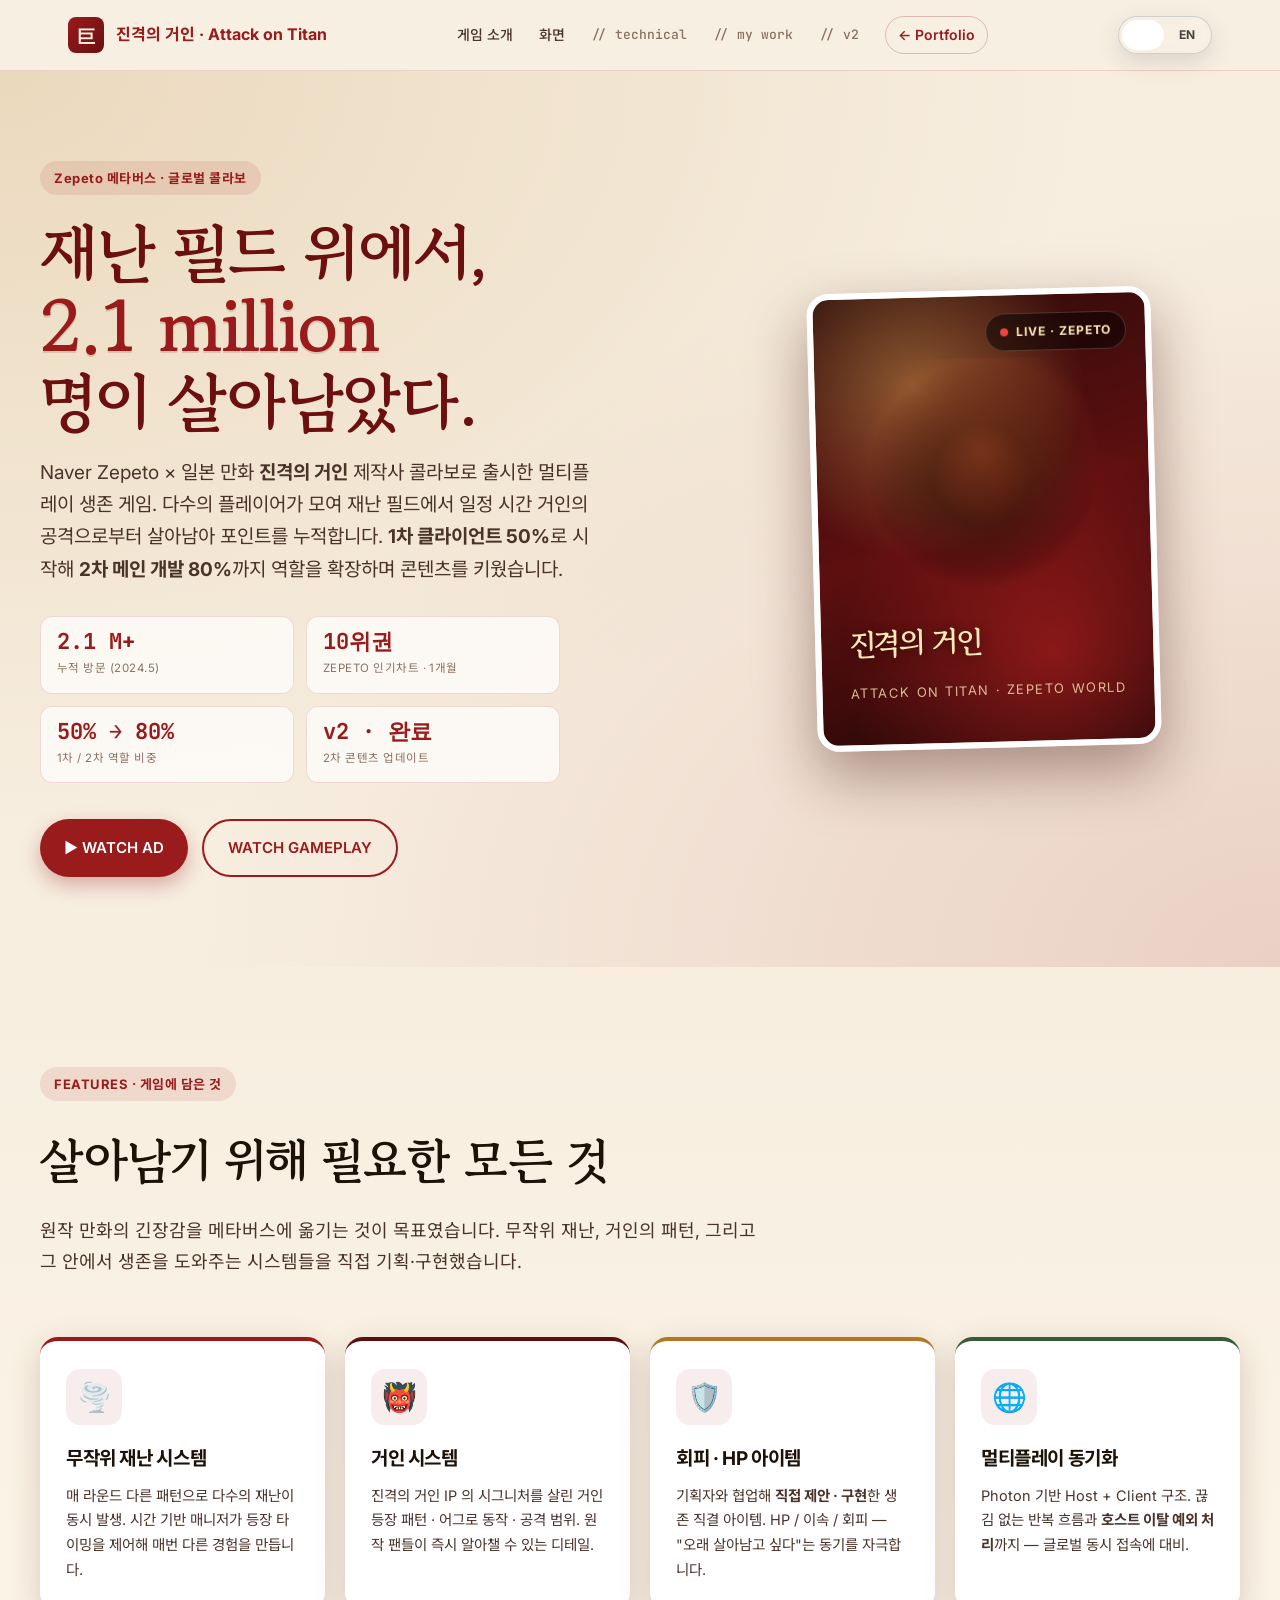
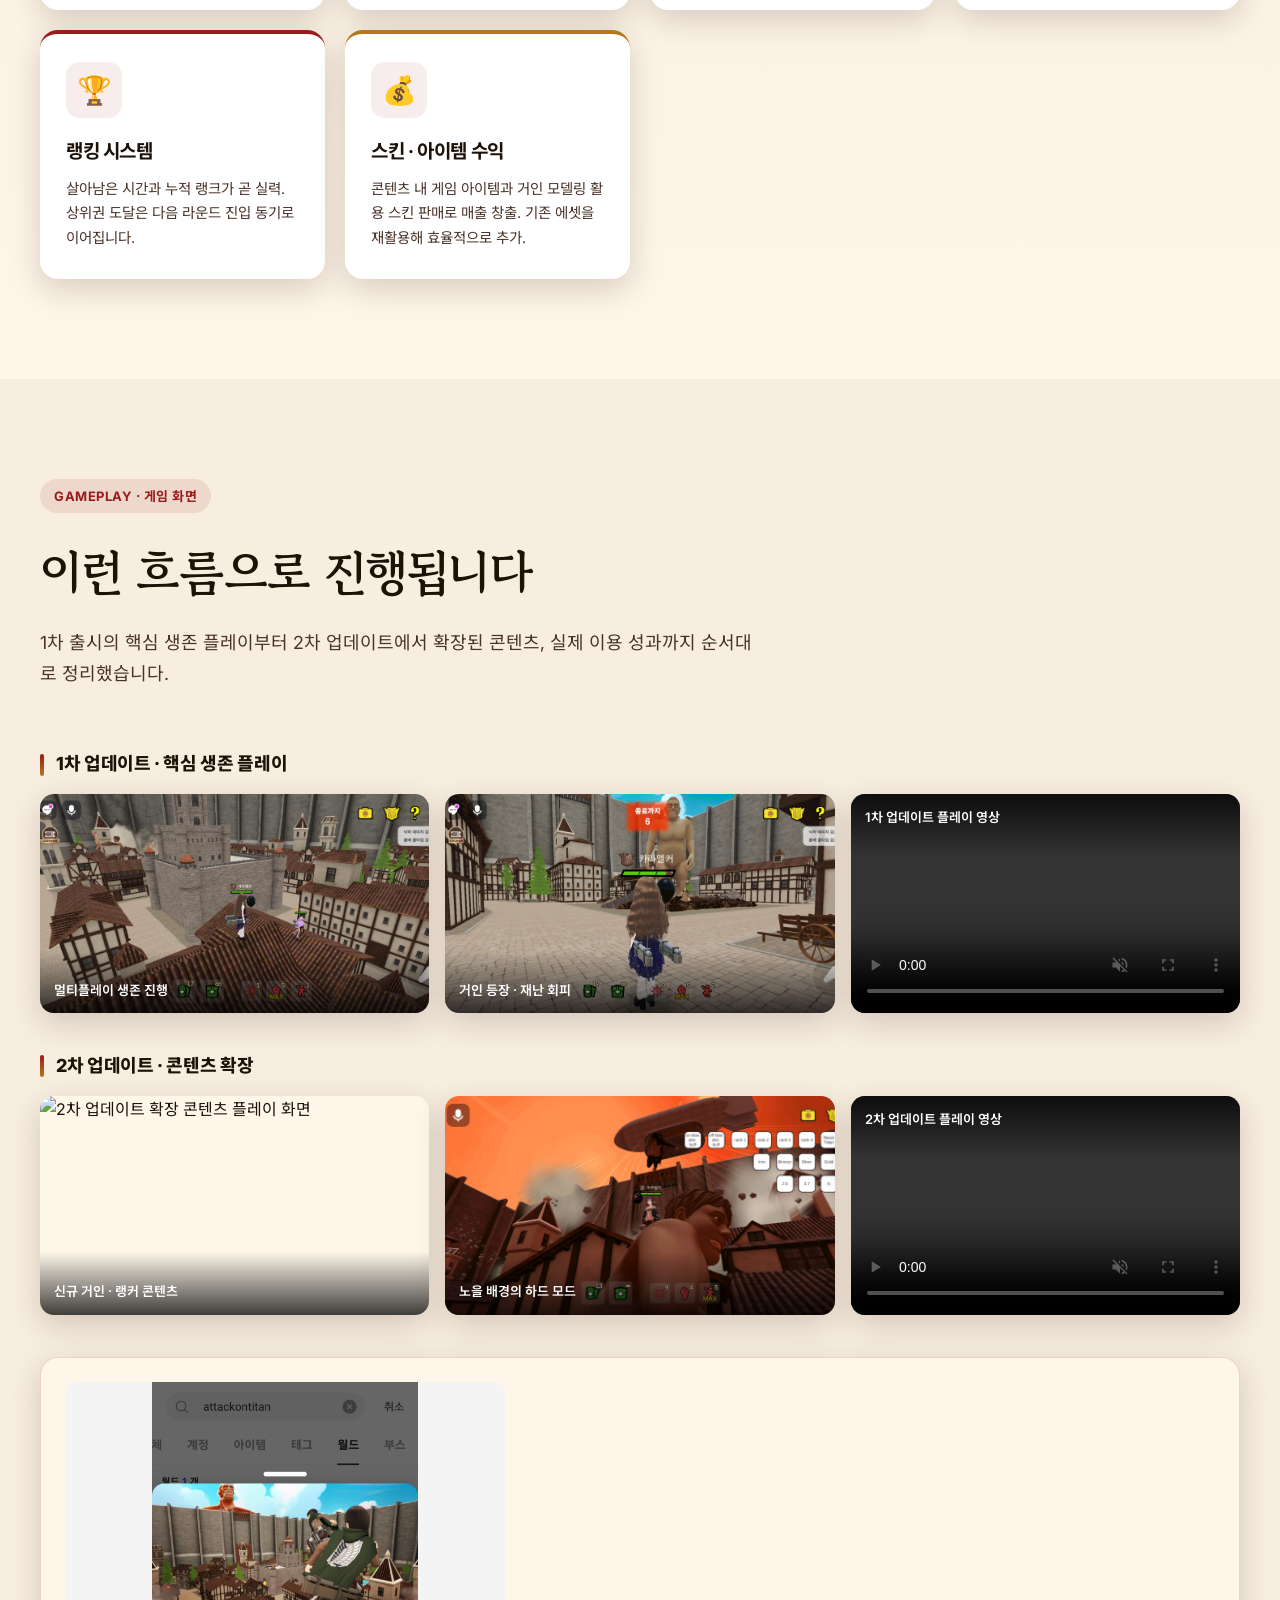
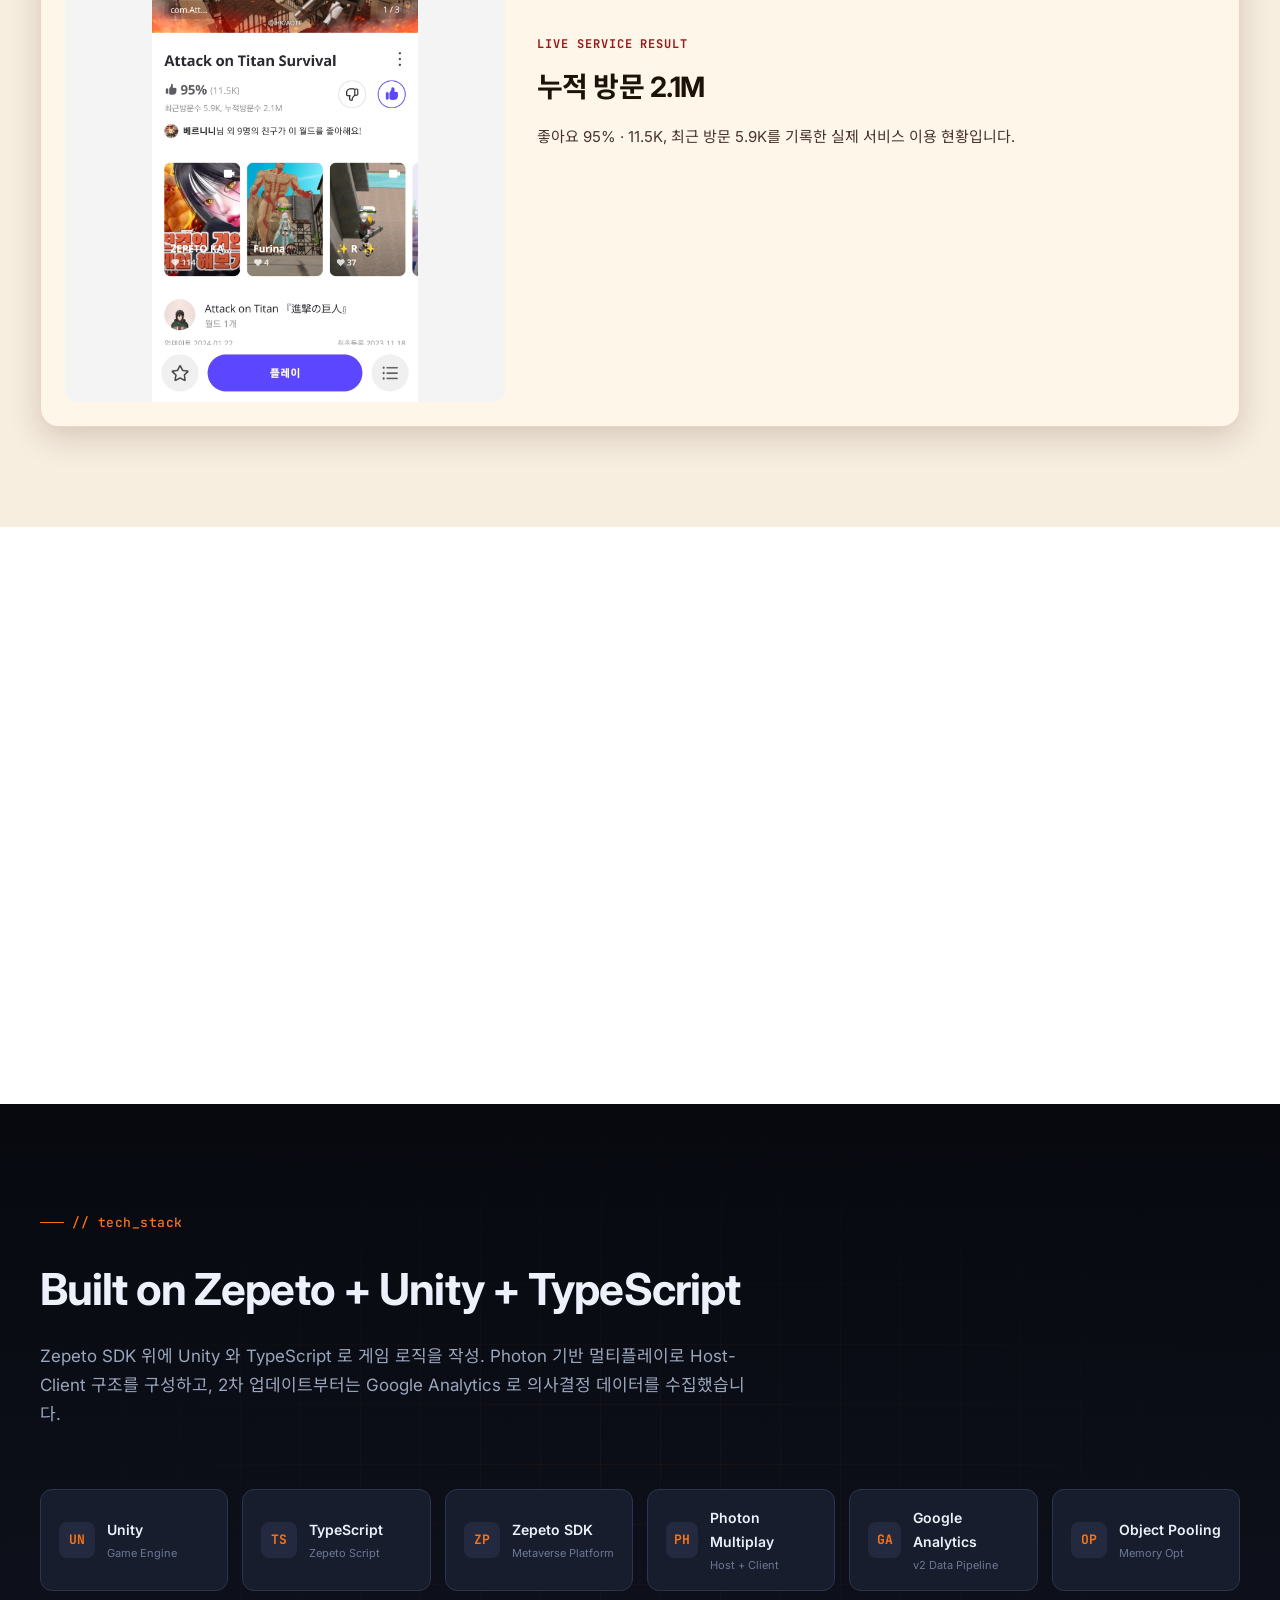
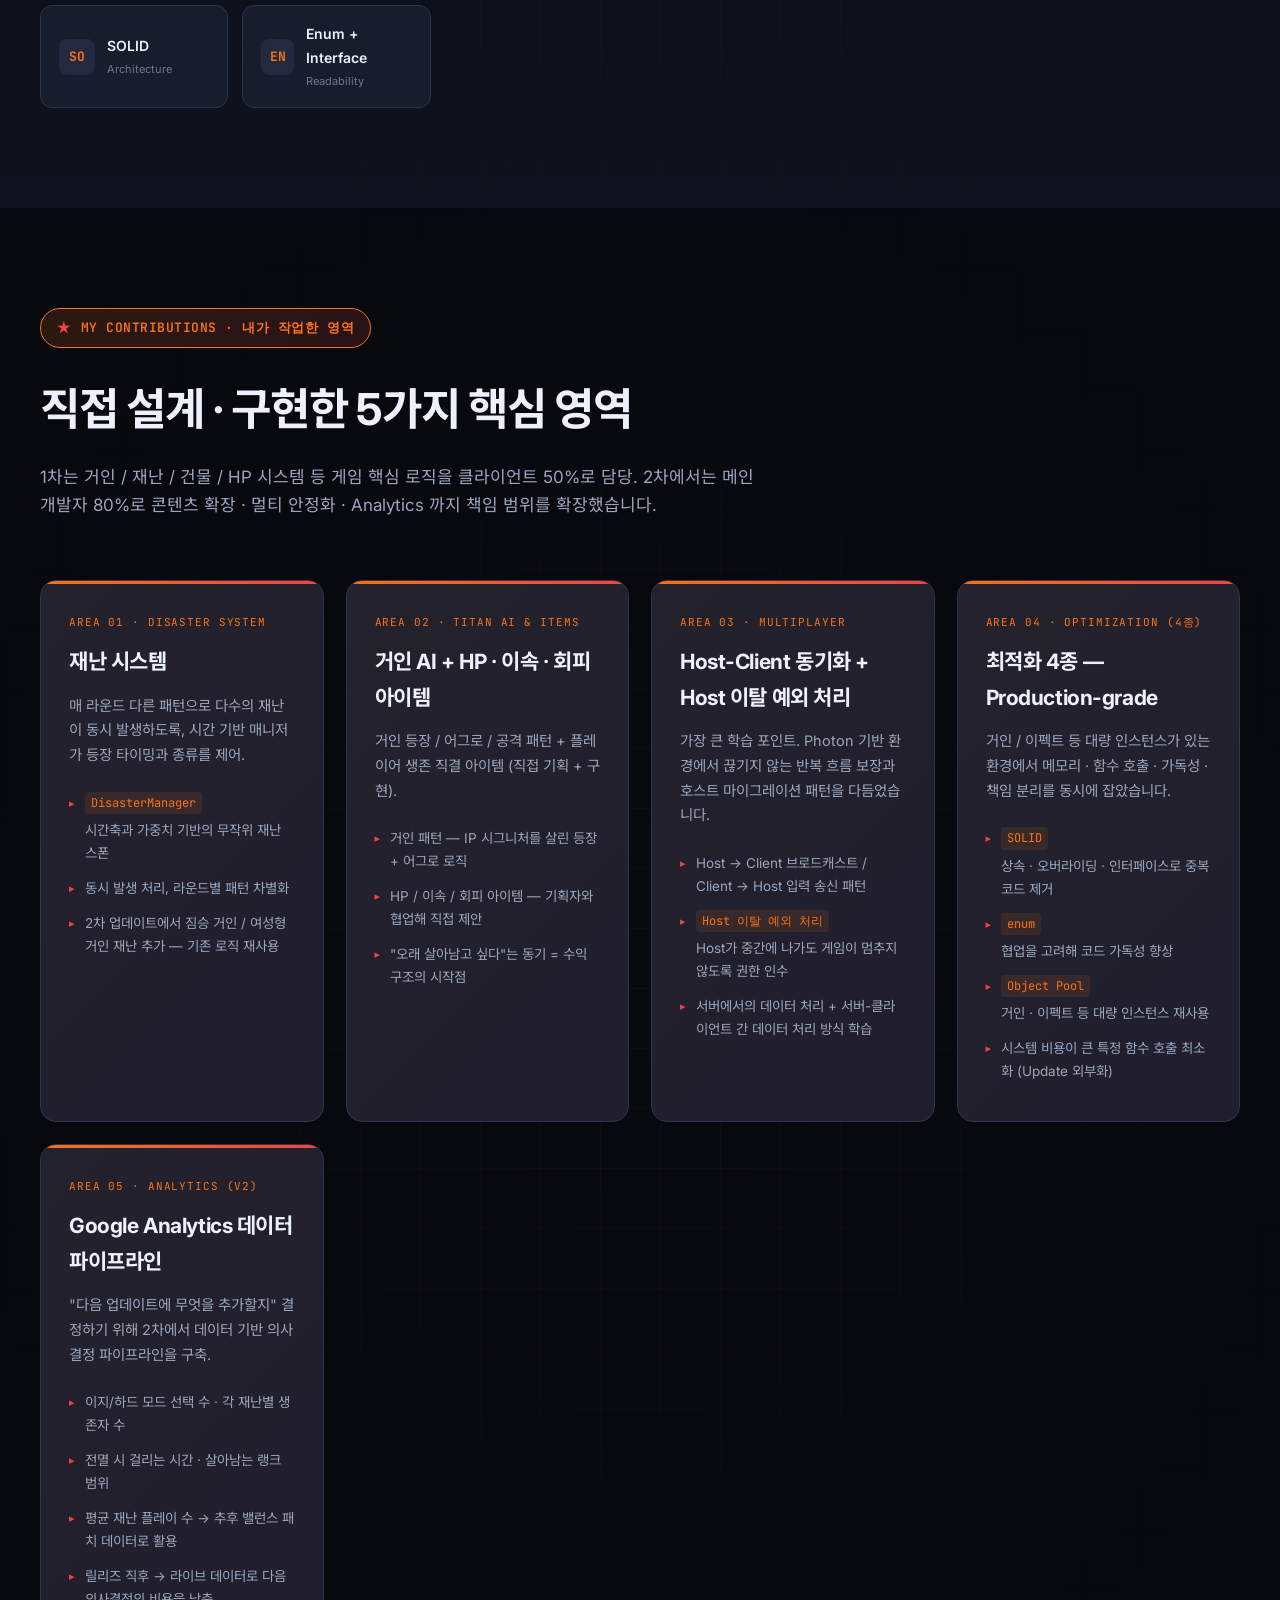
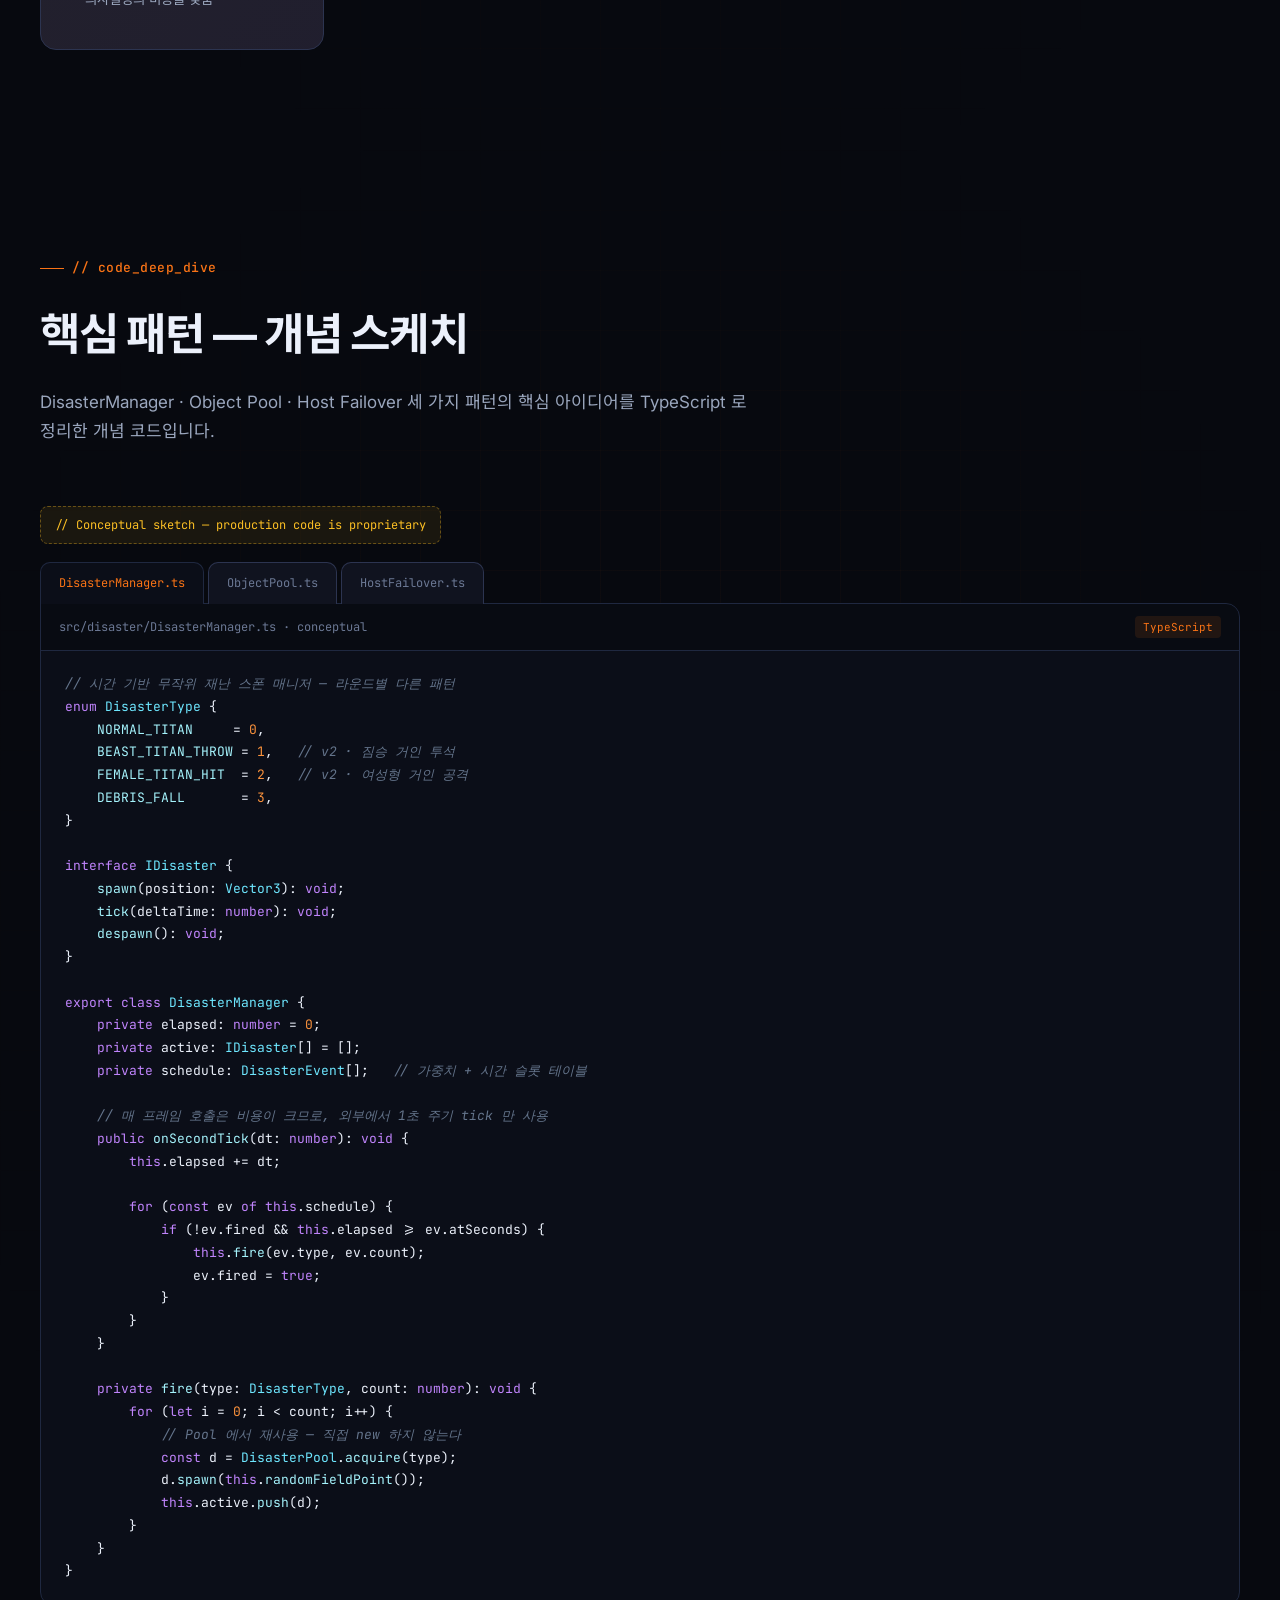
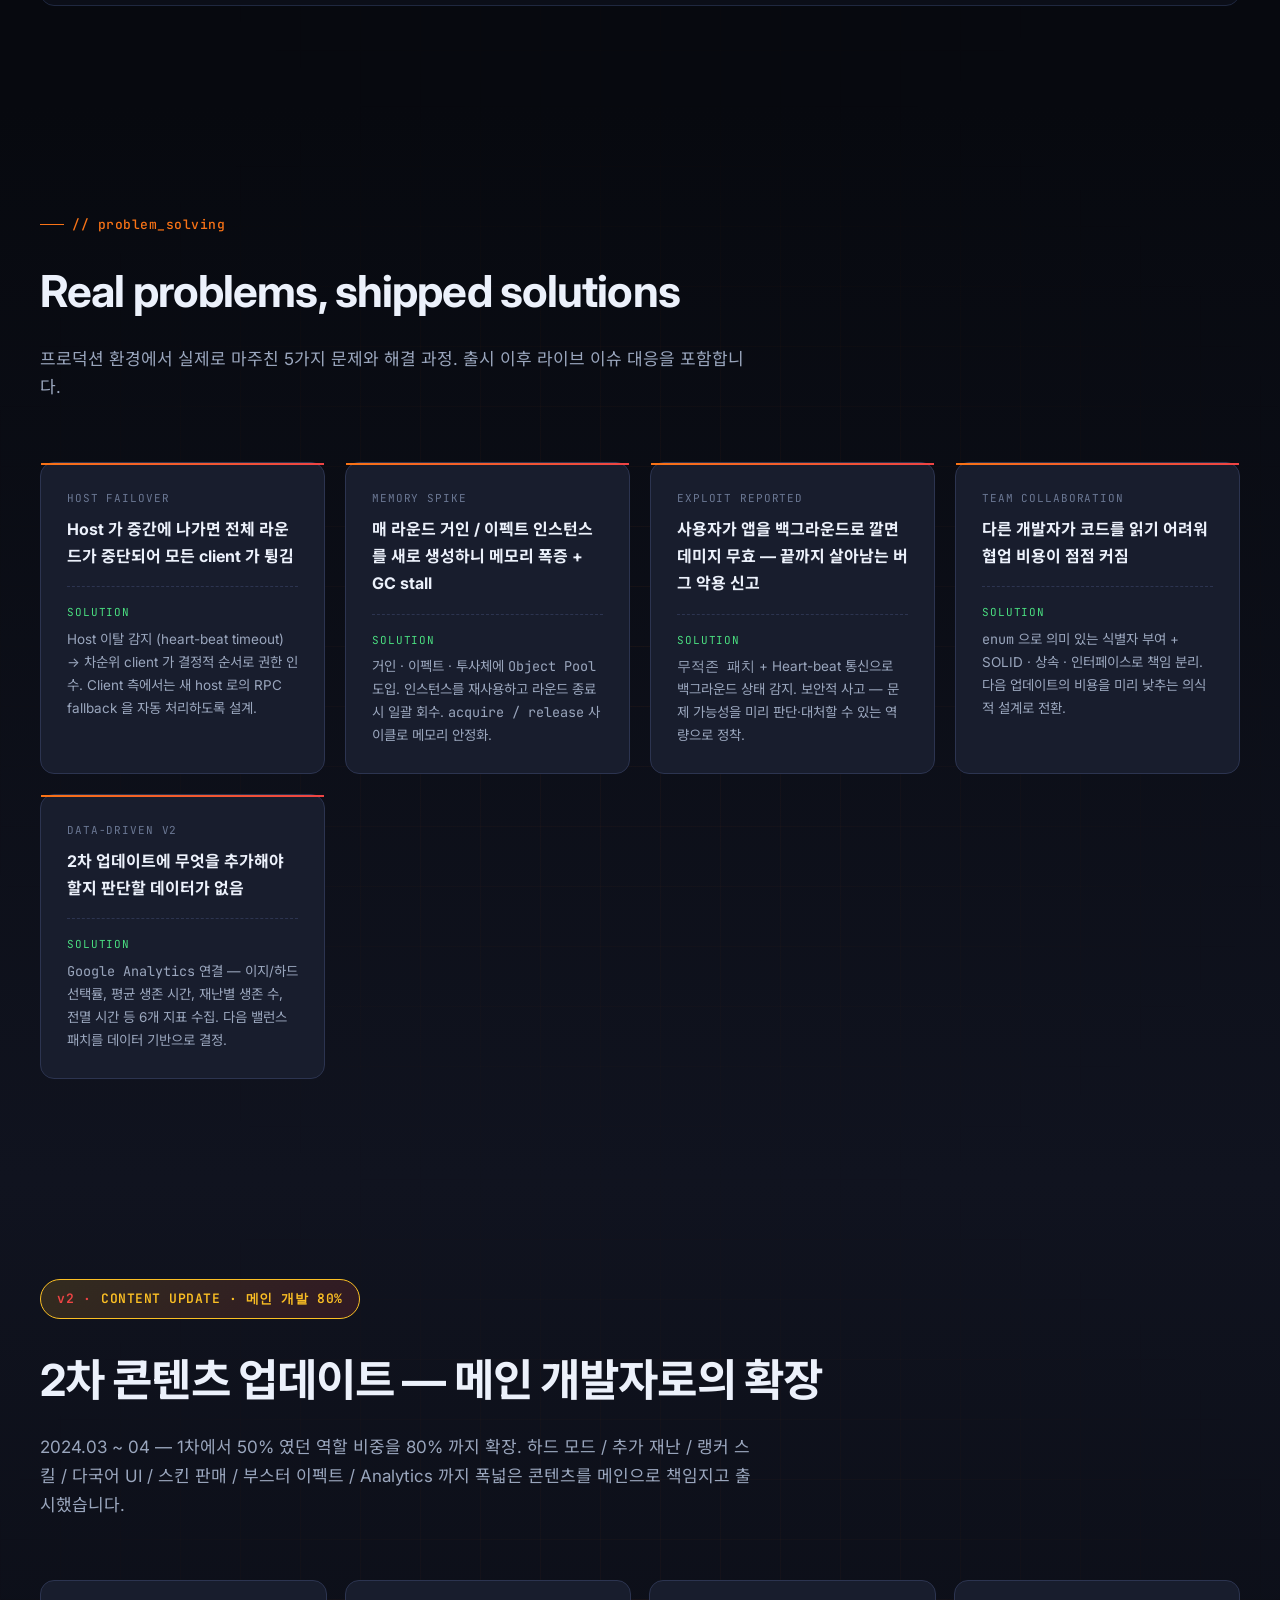
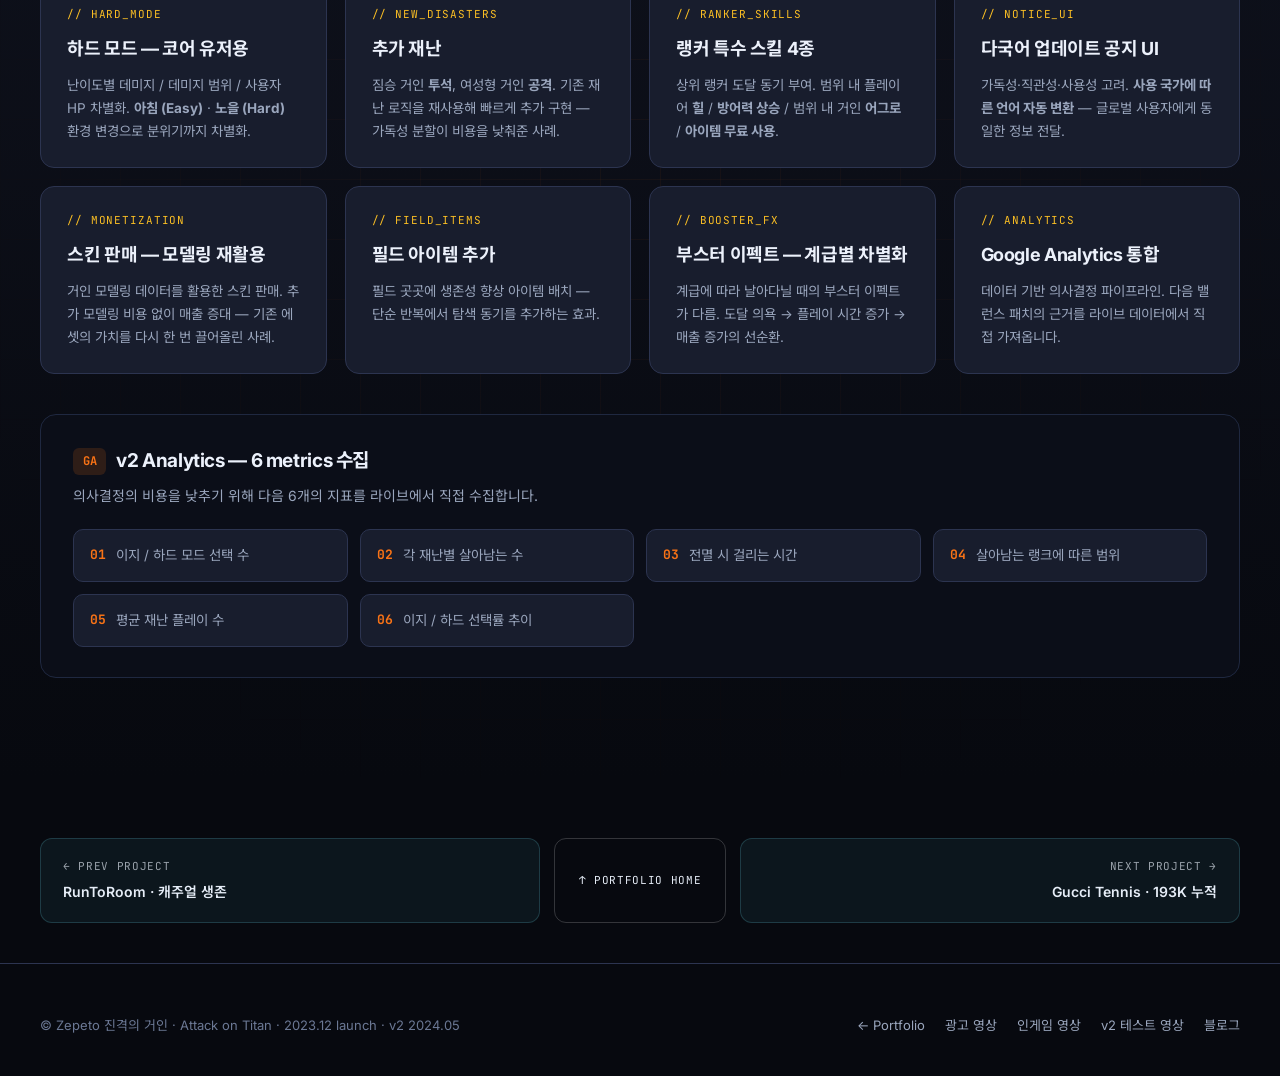
==== attack-on-titan/index.html @ 7024a14c "포트폴리오 프로젝트 페이지 및 미디어 업데이트" ====
<!DOCTYPE html>
<html lang="ko">
<head>
  <meta charset="UTF-8" />
  <meta name="viewport" content="width=device-width, initial-scale=1.0" />
  <title>Zepeto 진격의 거인 · Attack on Titan — Game Showcase &amp; Developer Portfolio</title>
  <meta name="description" content="Naver Zepeto 메타버스 플랫폼 × 진격의 거인 콜라보 멀티 생존 게임. 누적 방문 2.1M, 인기 차트 10위권 1개월. 1차 클라이언트 50% → 2차 메인 80% 개발 포트폴리오." />

  <link rel="preconnect" href="https://fonts.googleapis.com" />
  <link rel="preconnect" href="https://fonts.gstatic.com" crossorigin />
  <link href="https://fonts.googleapis.com/css2?family=Gowun+Batang:wght@400;700&family=Inter:wght@300;400;500;600;700;800&family=JetBrains+Mono:wght@400;500;700&family=Noto+Sans+KR:wght@300;400;500;700;900&display=swap" rel="stylesheet" />

  <style>
    /* ============================================================
       Theme tokens — 두 톤 (warm 게임소개 / dark 기술소개)
       Project accent: 진격의 거인 — 핏빛 크림슨 + 다크는 ember/amber + crimson
       ============================================================ */
    :root {
      /* Warm tone — Game introduction (cream + blood-red) */
      --w-bg: #f7eee0;
      --w-bg-soft: #efe1c8;
      --w-paper: #fdf6e9;
      --w-ink: #1d1208;
      --w-ink-soft: #4a342a;
      --w-ink-muted: #8a7163;
      --w-accent: #991b1b;
      --w-accent-deep: #6b0f0f;
      --w-gold: #b3781f;
      --w-gold-soft: #e6b96a;
      --w-shadow: 0 10px 32px rgba(60, 18, 10, 0.18);

      /* Dark tone — Technical (navy + ember/amber + crimson) */
      --d-bg-0: #07090f;
      --d-bg-1: #10131f;
      --d-bg-2: #181d2d;
      --d-bg-3: #232a3f;
      --d-line: #2c3450;
      --d-text: #ecf1fb;
      --d-text-dim: #9aa6bd;
      --d-text-muted: #6b7894;
      --d-accent: #f97316;       /* ember orange */
      --d-accent-2: #ef4444;     /* crimson */
      --d-accent-3: #fbbf24;     /* amber */
      --d-green: #4ade80;
      --d-amber: #fbbf24;
      --d-crimson: #dc2626;
      --d-code-bg: #0b0e18;
      --d-code-border: #1f2840;
      --d-shadow: 0 12px 40px rgba(0, 0, 0, 0.55);
    }

    * { box-sizing: border-box; }
    html { scroll-behavior: smooth; }
    body {
      margin: 0;
      font-family: "Inter", "Noto Sans KR", system-ui, sans-serif;
      line-height: 1.7;
      -webkit-font-smoothing: antialiased;
    }
    h1, h2, h3, h4 { letter-spacing: -0.02em; font-weight: 700; }
    code, pre { font-family: "JetBrains Mono", ui-monospace, monospace; }

    section { padding: 100px 28px; position: relative; }
    .container { max-width: 1200px; margin: 0 auto; }

    /* ============================================================
       WARM theme
       ============================================================ */
    .warm { background: var(--w-bg); color: var(--w-ink); }
    .warm .section-eyebrow {
      display: inline-block;
      padding: 6px 14px;
      background: rgba(153, 27, 27, 0.10);
      color: var(--w-accent);
      border-radius: 999px;
      font-size: 13px; font-weight: 700;
      margin-bottom: 18px;
      letter-spacing: 0.04em;
    }
    .warm h2.section-title {
      font-family: "Gowun Batang", "Noto Sans KR", serif;
      font-size: clamp(32px, 4vw, 48px);
      margin: 0 0 16px;
      color: var(--w-ink);
    }
    .warm .section-sub {
      font-size: 18px; color: var(--w-ink-soft);
      max-width: 720px;
      margin: 0 0 60px;
    }

    /* ============================================================
       DARK theme
       ============================================================ */
    .dark { background: var(--d-bg-0); color: var(--d-text); }
    .dark .section-eyebrow {
      display: inline-flex; align-items: center; gap: 8px;
      color: var(--d-accent);
      font-family: "JetBrains Mono", monospace;
      font-size: 13px; font-weight: 500;
      margin-bottom: 18px;
      letter-spacing: 0.04em;
    }
    .dark .section-eyebrow::before {
      content: ""; width: 24px; height: 1px; background: var(--d-accent);
    }
    .dark h2.section-title {
      font-size: clamp(28px, 3.5vw, 44px);
      margin: 0 0 16px;
      color: var(--d-text);
    }
    .dark .section-sub {
      font-size: 17px; color: var(--d-text-dim);
      max-width: 720px;
      margin: 0 0 60px;
    }

    /* Dark grid background */
    .dark::before {
      content: ""; position: absolute; inset: 0;
      background-image:
        linear-gradient(rgba(249, 115, 22, 0.05) 1px, transparent 1px),
        linear-gradient(90deg, rgba(249, 115, 22, 0.05) 1px, transparent 1px);
      background-size: 60px 60px;
      mask-image: radial-gradient(ellipse at center, black 0%, transparent 80%);
      pointer-events: none;
      z-index: 0;
    }
    .dark .container { position: relative; z-index: 1; }

    /* ============================================================
       NAV
       ============================================================ */
    header.nav {
      position: sticky; top: 0; z-index: 50;
      background: rgba(247, 238, 224, 0.92);
      backdrop-filter: blur(12px);
      border-bottom: 1px solid rgba(153, 27, 27, 0.14);
    }
    .nav-inner {
      max-width: 1200px; margin: 0 auto;
      padding: 16px 28px;
      display: flex; align-items: center; justify-content: space-between;
    }
    .brand {
      display: flex; align-items: center; gap: 12px;
      font-weight: 700; font-size: 16px;
      color: var(--w-accent); text-decoration: none;
    }
    .brand .logo-mark {
      width: 36px; height: 36px; border-radius: 8px;
      background: linear-gradient(135deg, var(--w-accent), var(--w-accent-deep));
      color: #fff7e8;
      display: flex; align-items: center; justify-content: center;
      font-family: "Gowun Batang", serif; font-weight: 700; font-size: 18px;
      letter-spacing: -0.04em;
    }
    .nav-links { display: flex; gap: 26px; align-items: center; }
    .nav-links a {
      color: var(--w-ink-soft); text-decoration: none;
      font-size: 14px; font-weight: 500;
      transition: color .15s;
    }
    .nav-links a:hover { color: var(--w-accent); }
    .nav-links a.tech { color: var(--w-ink-muted); font-family: "JetBrains Mono", monospace; font-size: 13px; }
    .nav-links a.back {
      color: var(--w-accent);
      font-weight: 600;
      padding: 6px 12px;
      border: 1px solid rgba(153, 27, 27, 0.25);
      border-radius: 999px;
    }
    .nav-links a.back:hover {
      background: var(--w-accent); color: white; border-color: var(--w-accent);
    }

    /* ============================================================
       HERO — warm
       ============================================================ */
    .hero {
      padding: 90px 28px 90px;
      background:
        radial-gradient(ellipse at top left, rgba(179, 120, 31, 0.18), transparent 60%),
        radial-gradient(ellipse at bottom right, rgba(153, 27, 27, 0.14), transparent 60%),
        var(--w-bg);
      overflow: hidden;
    }
    .hero-inner {
      max-width: 1200px; margin: 0 auto;
      display: grid; grid-template-columns: 1.1fr 0.9fr; gap: 60px; align-items: center;
    }
    .hero-eyebrow {
      display: inline-flex; align-items: center; gap: 8px;
      padding: 6px 14px;
      background: rgba(153, 27, 27, 0.10);
      color: var(--w-accent);
      border-radius: 999px;
      font-size: 13px; font-weight: 700;
      margin-bottom: 22px;
      letter-spacing: 0.04em;
    }
    .hero h1 {
      font-family: "Gowun Batang", serif;
      font-size: clamp(36px, 5.8vw, 64px);
      line-height: 1.08;
      margin: 0 0 22px;
      color: var(--w-accent-deep);
    }
    .hero h1 .accent { color: var(--w-gold); }
    .hero h1 .big {
      display: inline-block;
      font-size: 1.15em;
      color: var(--w-accent);
      text-shadow: 0 2px 0 rgba(107, 15, 15, 0.15);
    }
    .hero .lead {
      font-size: 19px; color: var(--w-ink-soft);
      max-width: 560px; margin: 0 0 30px;
    }
    .hero-metrics-inline {
      display: grid;
      grid-template-columns: repeat(2, 1fr);
      gap: 12px;
      max-width: 520px;
      margin: 0 0 36px;
    }
    .h-metric {
      background: rgba(255, 255, 255, 0.7);
      border: 1px solid rgba(153, 27, 27, 0.14);
      border-radius: 12px;
      padding: 14px 16px;
    }
    .h-metric .v {
      font-family: "JetBrains Mono", monospace;
      font-size: 22px; font-weight: 700;
      color: var(--w-accent);
      line-height: 1;
    }
    .h-metric .l {
      font-size: 11.5px;
      color: var(--w-ink-muted);
      margin-top: 6px;
      letter-spacing: 0.04em;
      text-transform: uppercase;
    }
    .hero-cta { display: flex; gap: 14px; flex-wrap: wrap; }
    .btn {
      display: inline-flex; align-items: center; gap: 8px;
      padding: 14px 24px;
      border-radius: 999px;
      font-size: 15px; font-weight: 600;
      text-decoration: none; cursor: pointer;
      transition: transform .15s, box-shadow .2s;
      border: none;
    }
    .btn-primary {
      background: var(--w-accent); color: white;
      box-shadow: 0 8px 20px rgba(153, 27, 27, 0.32);
    }
    .btn-primary:hover { transform: translateY(-2px); box-shadow: 0 12px 28px rgba(153, 27, 27, 0.42); }
    .btn-ghost {
      background: transparent; color: var(--w-accent);
      border: 2px solid var(--w-accent);
    }
    .btn-ghost:hover { background: var(--w-accent); color: white; }

    .hero-visual {
      max-width: 480px; margin: 0 auto;
      position: relative;
    }
    .hero-key {
      position: relative;
      aspect-ratio: 3 / 4;
      border-radius: 22px;
      overflow: hidden;
      box-shadow: 0 24px 60px rgba(60, 18, 10, 0.4);
      border: 6px solid white;
      transform: rotate(-1.5deg);
      background:
        radial-gradient(circle at 30% 20%, rgba(255, 200, 100, 0.4), transparent 40%),
        radial-gradient(circle at 70% 80%, rgba(220, 38, 38, 0.5), transparent 50%),
        linear-gradient(160deg, #2a0a0a, #5d0f0f 50%, #1a0606);
      transition: transform .3s;
      display: flex; align-items: flex-end;
      padding: 28px;
    }
    .hero-key:hover { transform: rotate(0); }
    .hero-key .key-overlay {
      color: #fdf2c8;
      font-family: "Gowun Batang", serif;
    }
    .hero-key .key-overlay .ko {
      font-size: 30px; font-weight: 700;
      letter-spacing: -0.04em;
      margin: 0 0 6px;
      color: #ffe9b8;
      text-shadow: 0 2px 12px rgba(0,0,0,0.6);
    }
    .hero-key .key-overlay .en {
      font-family: "Inter", sans-serif;
      font-size: 13px;
      color: rgba(255, 233, 184, 0.78);
      letter-spacing: 0.12em;
      text-transform: uppercase;
    }
    .hero-key .titan-silhouette {
      position: absolute;
      top: 14%; left: 50%;
      transform: translateX(-50%);
      width: 70%;
      aspect-ratio: 1;
      background:
        radial-gradient(circle at 50% 40%, rgba(255, 110, 50, 0.35), transparent 65%),
        radial-gradient(circle at 50% 50%, rgba(0, 0, 0, 0.6) 30%, transparent 70%);
      filter: blur(0.5px);
    }
    .hero-key .badge {
      position: absolute; top: 18px; right: 18px;
      background: rgba(0, 0, 0, 0.5);
      backdrop-filter: blur(6px);
      padding: 8px 14px; border-radius: 999px;
      display: flex; align-items: center; gap: 8px;
      font-weight: 700; font-size: 12px;
      color: #ffe9b8;
      letter-spacing: 0.08em;
      border: 1px solid rgba(255, 233, 184, 0.2);
    }
    .hero-key .badge .dot {
      width: 8px; height: 8px; border-radius: 50%;
      background: #ef4444;
      animation: pulse 1.6s infinite;
    }
    @keyframes pulse {
      0%, 100% { box-shadow: 0 0 0 3px rgba(239, 68, 68, 0.35); }
      50% { box-shadow: 0 0 0 10px rgba(239, 68, 68, 0); }
    }

    /* ============================================================
       FEATURES — warm
       ============================================================ */
    .features { background: linear-gradient(180deg, var(--w-bg), var(--w-paper)); }
    .feat-grid {
      display: grid;
      grid-template-columns: repeat(auto-fit, minmax(260px, 1fr));
      gap: 20px;
    }
    .feat-card {
      background: white;
      border-radius: 18px;
      padding: 28px 26px;
      box-shadow: var(--w-shadow);
      border-top: 4px solid var(--w-accent);
      transition: transform .2s;
    }
    .feat-card:nth-child(2) { border-top-color: #5d0f0f; }
    .feat-card:nth-child(3) { border-top-color: var(--w-gold); }
    .feat-card:nth-child(4) { border-top-color: #3a5b3a; }
    .feat-card:nth-child(5) { border-top-color: var(--w-accent); }
    .feat-card:nth-child(6) { border-top-color: var(--w-gold); }
    .feat-card:hover { transform: translateY(-4px); }
    .feat-icon {
      width: 56px; height: 56px; border-radius: 14px;
      background: rgba(153, 27, 27, 0.08);
      display: flex; align-items: center; justify-content: center;
      font-size: 28px;
      margin-bottom: 18px;
    }
    .feat-card h3 { margin: 0 0 8px; font-size: 19px; color: var(--w-ink); }
    .feat-card p { margin: 0; color: var(--w-ink-soft); font-size: 14.5px; }

    /* ============================================================
       GALLERY — warm
       ============================================================ */
    .gallery { background: var(--w-bg); }
    .gallery-grid {
      display: grid;
      grid-template-columns: repeat(3, 1fr);
      gap: 16px;
    }
    .gallery-phase + .gallery-phase { margin-top: 38px; }
    .gallery-phase-head {
      display: flex;
      align-items: center;
      gap: 12px;
      margin: 0 0 14px;
      color: var(--w-ink);
      font-size: 18px;
      font-weight: 800;
    }
    .gallery-phase-head::before {
      content: "";
      width: 4px;
      height: 22px;
      border-radius: 999px;
      background: linear-gradient(180deg, #991b1b, #b3781f);
    }
    .shot {
      margin: 0;
      border-radius: 14px;
      overflow: hidden;
      background: var(--w-paper);
      box-shadow: var(--w-shadow);
      position: relative;
      transition: transform .2s;
      aspect-ratio: 16 / 9;
    }
    .shot:hover { transform: translateY(-4px); }
    .shot img,
    .shot video {
      display: block;
      width: 100%;
      height: 100%;
      object-fit: cover;
    }
    .usage-result {
      display: grid;
      grid-template-columns: minmax(260px, 440px) 1fr;
      align-items: center;
      gap: 32px;
      margin-top: 42px;
      padding: 24px;
      border: 1px solid rgba(153, 27, 27, 0.16);
      border-radius: 18px;
      background: var(--w-paper);
      box-shadow: var(--w-shadow);
    }
    .usage-result img {
      display: block;
      width: 100%;
      max-height: 620px;
      object-fit: contain;
      border-radius: 12px;
      background: #f4f4f5;
    }
    .usage-result .result-label {
      margin-bottom: 10px;
      color: #991b1b;
      font-family: "JetBrains Mono", monospace;
      font-size: 12px;
      font-weight: 700;
      letter-spacing: .08em;
    }
    .usage-result h3 { margin: 0 0 12px; color: var(--w-ink); font-size: 28px; }
    .usage-result p { margin: 0; color: var(--w-ink-soft); font-size: 15px; }
    .placeholder {
      width: 100%; height: 100%;
      background:
        repeating-linear-gradient(45deg, rgba(153, 27, 27, 0.06) 0 10px, transparent 10px 20px),
        linear-gradient(135deg, #2a0a0a 0%, #5d0f0f 60%, #b3781f 100%);
      display: flex; align-items: center; justify-content: center;
      color: rgba(255, 233, 184, 0.55);
      font-family: "JetBrains Mono", monospace;
      font-size: 12px;
      letter-spacing: 0.06em;
      text-transform: uppercase;
    }
    .shot:nth-child(2) .placeholder { background:
        repeating-linear-gradient(45deg, rgba(0,0,0,0.06) 0 10px, transparent 10px 20px),
        linear-gradient(135deg, #5d0f0f 0%, #991b1b 50%, #b3781f 100%); }
    .shot:nth-child(3) .placeholder { background:
        repeating-linear-gradient(45deg, rgba(0,0,0,0.08) 0 10px, transparent 10px 20px),
        linear-gradient(160deg, #0a0606 0%, #2a0a0a 50%, #6b0f0f 100%); }
    .shot:nth-child(4) .placeholder { background:
        linear-gradient(135deg, #2a1a0a 0%, #5d2a0f 50%, #b3781f 100%); }
    .shot:nth-child(5) .placeholder { background:
        linear-gradient(160deg, #2a0a14 0%, #6b0f1f 40%, #ef4444 100%); }
    .shot:nth-child(6) .placeholder { background:
        radial-gradient(circle at 30% 30%, rgba(251, 191, 36, 0.4), transparent 50%),
        linear-gradient(135deg, #0a0a14 0%, #2a1a40 70%, #5d0f0f 100%); }
    .shot figcaption {
      position: absolute;
      bottom: 0; left: 0; right: 0;
      padding: 28px 14px 12px;
      background: linear-gradient(0deg, rgba(0, 0, 0, 0.75), transparent);
      color: white;
      font-size: 13px;
      font-weight: 600;
    }
    .shot.video-shot figcaption {
      top: 0;
      bottom: auto;
      padding: 12px 14px 28px;
      background: linear-gradient(180deg, rgba(0, 0, 0, 0.75), transparent);
      pointer-events: none;
    }

    /* ============================================================
       DIVIDER
       ============================================================ */
    .divider {
      background: linear-gradient(180deg, var(--w-paper) 0%, var(--d-bg-0) 100%);
      padding: 80px 28px;
      text-align: center;
      position: relative;
    }
    .divider .badge {
      display: inline-flex; align-items: center; gap: 12px;
      padding: 12px 24px;
      background: var(--d-bg-1);
      border: 1px solid var(--d-line);
      border-radius: 999px;
      color: var(--d-accent);
      font-family: "JetBrains Mono", monospace;
      font-size: 13px;
      font-weight: 500;
      letter-spacing: 0.05em;
      margin-bottom: 24px;
      box-shadow: 0 10px 30px rgba(0, 0, 0, 0.3);
    }
    .divider .badge::before {
      content: "▼"; color: var(--d-accent-2);
    }
    .divider h2 {
      font-size: clamp(32px, 4.5vw, 52px);
      margin: 0 0 12px;
      color: var(--d-text);
    }
    .divider h2 .gradient {
      background: linear-gradient(135deg, var(--d-accent), var(--d-accent-2));
      -webkit-background-clip: text;
      background-clip: text;
      -webkit-text-fill-color: transparent;
    }
    .divider p {
      color: var(--d-text-dim);
      font-size: 16px;
      max-width: 620px;
      margin: 0 auto;
    }

    /* ============================================================
       METRICS — dark
       ============================================================ */
    .metrics-bar {
      background: var(--d-bg-0);
      padding: 60px 28px 30px;
    }
    .hero-metrics {
      max-width: 1200px; margin: 0 auto;
      display: grid;
      grid-template-columns: repeat(6, 1fr);
      gap: 14px;
    }
    .metric {
      background: var(--d-bg-1);
      border: 1px solid var(--d-line);
      border-radius: 12px;
      padding: 22px 20px;
    }
    .metric .val {
      font-family: "JetBrains Mono", monospace;
      font-size: 24px; font-weight: 700;
      color: var(--d-accent);
      line-height: 1;
    }
    .metric.hero-val .val { color: var(--d-accent-2); font-size: 28px; }
    .metric .label {
      font-size: 11px;
      color: var(--d-text-muted);
      margin-top: 8px;
      text-transform: uppercase;
      letter-spacing: 0.06em;
    }

    /* ============================================================
       STACK — dark
       ============================================================ */
    .stack { background: linear-gradient(180deg, var(--d-bg-0), var(--d-bg-1)); }
    .stack-grid {
      display: grid;
      grid-template-columns: repeat(auto-fit, minmax(180px, 1fr));
      gap: 14px;
    }
    .stack-badge {
      display: flex; align-items: center; gap: 12px;
      padding: 16px 18px;
      background: var(--d-bg-2);
      border: 1px solid var(--d-line);
      border-radius: 12px;
      transition: border-color .15s, transform .15s;
    }
    .stack-badge:hover { border-color: var(--d-accent); transform: translateY(-2px); }
    .stack-badge .icon {
      width: 36px; height: 36px; border-radius: 8px;
      background: var(--d-bg-3);
      display: flex; align-items: center; justify-content: center;
      font-family: "JetBrains Mono", monospace;
      font-weight: 700; color: var(--d-accent);
      font-size: 13px;
    }
    .stack-badge .name { font-weight: 600; font-size: 14px; color: var(--d-text); }
    .stack-badge .role { font-size: 11px; color: var(--d-text-muted); margin-top: 2px; }

    /* ============================================================
       ARCHITECTURE / MY_WORK — dark (mine-style cards)
       ============================================================ */
    .arch { background: var(--d-bg-0); }
    .mine-banner {
      display: inline-flex; align-items: center; gap: 10px;
      padding: 8px 16px;
      background: linear-gradient(135deg, rgba(249, 115, 22, 0.15), rgba(239, 68, 68, 0.15));
      border: 1px solid var(--d-accent);
      border-radius: 999px;
      color: var(--d-accent);
      font-family: "JetBrains Mono", monospace;
      font-size: 13px; font-weight: 600;
      margin-bottom: 24px;
      letter-spacing: 0.04em;
    }
    .mine-banner::before { content: "★"; color: var(--d-accent-2); }
    .mine-grid {
      display: grid;
      grid-template-columns: repeat(auto-fit, minmax(280px, 1fr));
      gap: 22px;
    }
    .mine-card {
      background:
        linear-gradient(135deg, rgba(249, 115, 22, 0.05), rgba(239, 68, 68, 0.04)),
        var(--d-bg-2);
      border: 1px solid var(--d-line);
      border-radius: 16px;
      padding: 32px 28px;
      position: relative;
      overflow: hidden;
      transition: transform .2s, border-color .2s;
    }
    .mine-card:hover { transform: translateY(-6px); border-color: var(--d-accent); }
    .mine-card::before {
      content: "";
      position: absolute;
      top: 0; left: 0; right: 0;
      height: 3px;
      background: linear-gradient(90deg, var(--d-accent), var(--d-accent-2));
    }
    .mine-card .area-tag {
      font-family: "JetBrains Mono", monospace;
      font-size: 11px;
      color: var(--d-accent);
      letter-spacing: 0.08em;
      text-transform: uppercase;
      margin-bottom: 12px;
    }
    .mine-card h3 { margin: 0 0 14px; font-size: 21px; color: var(--d-text); }
    .mine-card .desc { margin: 0 0 18px; color: var(--d-text-dim); font-size: 14.5px; }
    .mine-card ul { list-style: none; padding: 0; margin: 0; }
    .mine-card ul li {
      padding: 6px 0;
      color: var(--d-text-dim);
      font-size: 13.5px;
      display: flex; gap: 10px; align-items: flex-start;
    }
    .mine-card ul li::before {
      content: "▸";
      color: var(--d-accent-2);
      flex-shrink: 0; margin-top: 2px;
      font-size: 11px;
    }
    .mine-card ul li code {
      color: var(--d-accent);
      background: rgba(249, 115, 22, 0.10);
      padding: 1px 6px;
      border-radius: 4px;
      font-size: 12px;
    }
    .mine-card .stacked-copy {
      display: flex;
      min-width: 0;
      flex-direction: column;
      align-items: flex-start;
      gap: 5px;
    }

    /* ============================================================
       CODE SHOWCASE — dark
       ============================================================ */
    .codeshow { background: var(--d-bg-0); }
    .code-disclaimer {
      display: inline-block;
      margin-bottom: 18px;
      padding: 8px 14px;
      background: rgba(251, 191, 36, 0.08);
      border: 1px dashed rgba(251, 191, 36, 0.35);
      border-radius: 8px;
      color: var(--d-amber);
      font-family: "JetBrains Mono", monospace;
      font-size: 12px;
    }
    .code-tabs {
      display: flex; gap: 4px;
      margin-bottom: -1px;
      flex-wrap: wrap;
    }
    .code-tab {
      padding: 10px 18px;
      background: var(--d-bg-1);
      border: 1px solid var(--d-line);
      border-bottom: none;
      border-radius: 10px 10px 0 0;
      font-family: "JetBrains Mono", monospace;
      font-size: 12px;
      color: var(--d-text-muted);
      cursor: pointer;
    }
    .code-tab.active {
      background: var(--d-code-bg);
      color: var(--d-accent);
      border-color: var(--d-code-border);
    }
    .code-block {
      background: var(--d-code-bg);
      border: 1px solid var(--d-code-border);
      border-radius: 0 14px 14px 14px;
      overflow: hidden;
    }
    .code-header {
      display: flex; align-items: center; justify-content: space-between;
      padding: 12px 18px;
      border-bottom: 1px solid var(--d-code-border);
      background: rgba(0, 0, 0, 0.25);
    }
    .code-header .file { font-family: "JetBrains Mono", monospace; font-size: 12px; color: var(--d-text-muted); }
    .code-header .lang {
      font-family: "JetBrains Mono", monospace; font-size: 11px;
      color: var(--d-accent); padding: 2px 8px;
      background: rgba(249, 115, 22, 0.10); border-radius: 4px;
    }
    pre.code {
      margin: 0; padding: 22px 24px;
      font-size: 13px; line-height: 1.75;
      overflow-x: auto;
      color: var(--d-text);
    }
    pre.code .kw { color: #c084fc; }
    pre.code .ty { color: #6ee7ff; }
    pre.code .st { color: #fbbf24; }
    pre.code .cm { color: #64748b; font-style: italic; }
    pre.code .fn { color: #a5f3fc; }
    pre.code .nu { color: #fb923c; }
    .code-pane { display: none; }
    .code-pane.active { display: block; }

    /* ============================================================
       CHALLENGES — dark
       ============================================================ */
    .challenges { background: linear-gradient(180deg, var(--d-bg-0), var(--d-bg-1)); }
    .chall-grid {
      display: grid;
      grid-template-columns: repeat(auto-fit, minmax(280px, 1fr));
      gap: 20px;
    }
    .chall {
      background: var(--d-bg-2);
      border: 1px solid var(--d-line);
      border-radius: 14px;
      padding: 26px;
      position: relative;
    }
    .chall::before {
      content: ""; position: absolute;
      top: 0; left: 0; right: 0; height: 2px;
      background: linear-gradient(90deg, var(--d-accent), var(--d-accent-2));
    }
    .chall .label { font-family: "JetBrains Mono", monospace; font-size: 11px; color: var(--d-text-muted); letter-spacing: 0.08em; text-transform: uppercase; }
    .chall .problem { font-weight: 700; font-size: 16px; margin: 8px 0 16px; color: var(--d-text); }
    .chall .solution { font-size: 13.5px; color: var(--d-text-dim); padding-top: 16px; border-top: 1px dashed var(--d-line); }
    .chall .solution-label { font-family: "JetBrains Mono", monospace; font-size: 11px; color: var(--d-green); letter-spacing: 0.08em; text-transform: uppercase; margin-bottom: 6px; }

    /* ============================================================
       V2 UPDATE SECTION — dark
       ============================================================ */
    .v2 {
      background: linear-gradient(180deg, var(--d-bg-1), var(--d-bg-0));
      position: relative;
    }
    .v2-banner {
      display: inline-flex; align-items: center; gap: 10px;
      padding: 8px 16px;
      background: linear-gradient(135deg, rgba(251, 191, 36, 0.15), rgba(239, 68, 68, 0.15));
      border: 1px solid var(--d-accent-3);
      border-radius: 999px;
      color: var(--d-accent-3);
      font-family: "JetBrains Mono", monospace;
      font-size: 13px; font-weight: 600;
      margin-bottom: 24px;
      letter-spacing: 0.04em;
    }
    .v2-banner::before { content: "v2 ·"; color: var(--d-accent-2); }
    .v2-grid {
      display: grid;
      grid-template-columns: repeat(auto-fit, minmax(280px, 1fr));
      gap: 18px;
    }
    .v2-card {
      background: var(--d-bg-2);
      border: 1px solid var(--d-line);
      border-radius: 14px;
      padding: 24px 26px;
      transition: transform .2s, border-color .2s;
    }
    .v2-card:hover { transform: translateY(-4px); border-color: var(--d-accent-3); }
    .v2-card .v2-tag {
      font-family: "JetBrains Mono", monospace;
      font-size: 11px;
      color: var(--d-accent-3);
      letter-spacing: 0.08em;
      text-transform: uppercase;
      margin-bottom: 10px;
    }
    .v2-card h3 { margin: 0 0 10px; font-size: 18px; color: var(--d-text); }
    .v2-card p { margin: 0; font-size: 13.5px; color: var(--d-text-dim); }

    .ga-block {
      margin-top: 40px;
      background: var(--d-code-bg);
      border: 1px solid var(--d-code-border);
      border-radius: 16px;
      padding: 30px 32px;
    }
    .ga-block h3 {
      margin: 0 0 6px;
      font-size: 19px;
      color: var(--d-text);
      display: flex; align-items: center; gap: 10px;
    }
    .ga-block h3::before {
      content: "GA"; font-family: "JetBrains Mono", monospace;
      font-size: 12px; padding: 3px 10px;
      background: rgba(249, 115, 22, 0.15);
      color: var(--d-accent);
      border-radius: 6px;
    }
    .ga-block .ga-sub {
      color: var(--d-text-dim); font-size: 14px;
      margin: 0 0 22px;
    }
    .ga-list {
      display: grid;
      grid-template-columns: repeat(auto-fit, minmax(220px, 1fr));
      gap: 12px;
      list-style: none; padding: 0; margin: 0;
    }
    .ga-list li {
      background: var(--d-bg-2);
      border: 1px solid var(--d-line);
      border-radius: 10px;
      padding: 14px 16px;
      font-size: 13.5px;
      color: var(--d-text-dim);
      display: flex; align-items: flex-start; gap: 10px;
    }
    .ga-list li .num {
      font-family: "JetBrains Mono", monospace;
      color: var(--d-accent);
      font-weight: 700;
      font-size: 13px;
    }

    /* ============================================================
       FOOTER
       ============================================================ */
    footer {
      background: var(--d-bg-0);
      border-top: 1px solid var(--d-line);
      padding: 50px 28px 40px;
    }
    .foot-inner {
      max-width: 1200px; margin: 0 auto;
      display: flex; justify-content: space-between; align-items: center;
      flex-wrap: wrap; gap: 20px;
    }
    .foot-inner p { margin: 0; font-size: 13px; color: var(--d-text-muted); }
    .foot-links { display: flex; gap: 20px; flex-wrap: wrap; }
    .foot-links a { color: var(--d-text-dim); text-decoration: none; font-size: 13px; }
    .foot-links a:hover { color: var(--d-accent); }

    /* ============================================================
       Reveal
       ============================================================ */
    .reveal { opacity: 0; transform: translateY(20px); transition: opacity .7s, transform .7s; }
    .reveal.visible { opacity: 1; transform: none; }

    /* ============================================================
       Responsive
       ============================================================ */
    @media (max-width: 1000px) {
      .hero-metrics { grid-template-columns: repeat(3, 1fr); }
    }
    @media (max-width: 900px) {
      .nav-links { gap: 14px; }
      .nav-links a:not(.back) { display: none; }
      .hero-inner { grid-template-columns: 1fr; gap: 40px; }
      .hero-visual { max-width: 360px; }
      .hero-metrics-inline { grid-template-columns: 1fr 1fr; }
      .hero-metrics { grid-template-columns: repeat(2, 1fr); }
      .gallery-grid { grid-template-columns: 1fr 1fr; }
      .usage-result { grid-template-columns: 1fr; }
      section { padding: 70px 22px; }
    }
    @media (max-width: 560px) {
      .gallery-grid { grid-template-columns: 1fr; }
      .hero-metrics { grid-template-columns: 1fr; }
    }
  </style>
  <link rel="stylesheet" href="../assets/language-toggle.css" />
</head>
<body>

  <!-- ============================================================
       NAV
       ============================================================ -->
  <header class="nav">
    <div class="nav-inner">
      <a href="#top" class="brand">
        <span class="logo-mark">巨</span>
        진격의 거인 · Attack on Titan
      </a>
      <nav class="nav-links">
        <a href="#features">게임 소개</a>
        <a href="#gallery">화면</a>
        <a href="#technical" class="tech">// technical</a>
        <a href="#mine" class="tech">// my work</a>
        <a href="#v2" class="tech">// v2</a>
        <a href="../index.html" class="back">← Portfolio</a>
      </nav>
    </div>
  </header>


  <!-- ════════════════════════════════════════════════════════════
       PART 1 — GAME INTRODUCTION (warm theme)
       ════════════════════════════════════════════════════════════ -->

  <!-- ============================================================
       HERO
       ============================================================ -->
  <section class="warm hero" id="top">
    <div class="hero-inner">
      <div>
        <span class="hero-eyebrow">Zepeto 메타버스 · 글로벌 콜라보</span>
        <h1>재난 필드 위에서,<br /><span class="big">2.1 million</span><br />명이 살아남았다.</h1>
        <p class="lead">
          Naver Zepeto × 일본 만화 <strong>진격의 거인</strong> 제작사 콜라보로 출시한
          멀티플레이 생존 게임. 다수의 플레이어가 모여 재난 필드에서 일정 시간 거인의
          공격으로부터 살아남아 포인트를 누적합니다. <strong>1차 클라이언트 50%</strong>로 시작해
          <strong>2차 메인 개발 80%</strong>까지 역할을 확장하며 콘텐츠를 키웠습니다.
        </p>

        <div class="hero-metrics-inline">
          <div class="h-metric"><div class="v">2.1 M+</div><div class="l">누적 방문 (2024.5)</div></div>
          <div class="h-metric"><div class="v">10위권</div><div class="l">Zepeto 인기차트 · 1개월</div></div>
          <div class="h-metric"><div class="v">50% → 80%</div><div class="l">1차 / 2차 역할 비중</div></div>
          <div class="h-metric"><div class="v">v2 · 완료</div><div class="l">2차 콘텐츠 업데이트</div></div>
        </div>

        <div class="hero-cta">
          <a class="btn btn-primary" href="https://tv.kakao.com/v/443091340" target="_blank" rel="noopener">▶ WATCH AD</a>
          <a class="btn btn-ghost" href="https://tv.kakao.com/v/446597577" target="_blank" rel="noopener">WATCH GAMEPLAY</a>
        </div>
      </div>
      <div class="hero-visual">
        <div class="hero-key">
          <div class="titan-silhouette"></div>
          <div class="badge"><span class="dot"></span> LIVE · ZEPETO</div>
          <div class="key-overlay">
            <p class="ko">진격의 거인</p>
            <p class="en">Attack on Titan · Zepeto World</p>
          </div>
        </div>
      </div>
    </div>
  </section>

  <!-- ============================================================
       FEATURES — 1차 콘텐츠 중심
       ============================================================ -->
  <section class="warm features reveal" id="features">
    <div class="container">
      <span class="section-eyebrow">FEATURES · 게임에 담은 것</span>
      <h2 class="section-title">살아남기 위해 필요한 모든 것</h2>
      <p class="section-sub">
        원작 만화의 긴장감을 메타버스에 옮기는 것이 목표였습니다.
        무작위 재난, 거인의 패턴, 그리고 그 안에서 생존을 도와주는 시스템들을 직접 기획·구현했습니다.
      </p>

      <div class="feat-grid">
        <div class="feat-card">
          <div class="feat-icon">🌪️</div>
          <h3>무작위 재난 시스템</h3>
          <p>매 라운드 다른 패턴으로 다수의 재난이 동시 발생. 시간 기반 매니저가 등장 타이밍을 제어해 매번 다른 경험을 만듭니다.</p>
        </div>
        <div class="feat-card">
          <div class="feat-icon">👹</div>
          <h3>거인 시스템</h3>
          <p>진격의 거인 IP 의 시그니처를 살린 거인 등장 패턴 · 어그로 동작 · 공격 범위. 원작 팬들이 즉시 알아챌 수 있는 디테일.</p>
        </div>
        <div class="feat-card">
          <div class="feat-icon">🛡️</div>
          <h3>회피 · HP 아이템</h3>
          <p>기획자와 협업해 <strong>직접 제안 · 구현</strong>한 생존 직결 아이템. HP / 이속 / 회피 — "오래 살아남고 싶다"는 동기를 자극합니다.</p>
        </div>
        <div class="feat-card">
          <div class="feat-icon">🌐</div>
          <h3>멀티플레이 동기화</h3>
          <p>Photon 기반 Host + Client 구조. 끊김 없는 반복 흐름과 <strong>호스트 이탈 예외 처리</strong>까지 — 글로벌 동시 접속에 대비.</p>
        </div>
        <div class="feat-card">
          <div class="feat-icon">🏆</div>
          <h3>랭킹 시스템</h3>
          <p>살아남은 시간과 누적 랭크가 곧 실력. 상위권 도달은 다음 라운드 진입 동기로 이어집니다.</p>
        </div>
        <div class="feat-card">
          <div class="feat-icon">💰</div>
          <h3>스킨 · 아이템 수익</h3>
          <p>콘텐츠 내 게임 아이템과 거인 모델링 활용 스킨 판매로 매출 창출. 기존 에셋을 재활용해 효율적으로 추가.</p>
        </div>
      </div>
    </div>
  </section>

  <!-- ============================================================
       GALLERY — 게임 화면
       ============================================================ -->
  <section class="warm gallery reveal" id="gallery">
    <div class="container">
      <span class="section-eyebrow">GAMEPLAY · 게임 화면</span>
      <h2 class="section-title">이런 흐름으로 진행됩니다</h2>
      <p class="section-sub">
        1차 출시의 핵심 생존 플레이부터 2차 업데이트에서 확장된 콘텐츠, 실제 이용 성과까지 순서대로 정리했습니다.
      </p>

      <div class="gallery-phase">
        <h3 class="gallery-phase-head">1차 업데이트 · 핵심 생존 플레이</h3>
        <div class="gallery-grid">
          <figure class="shot">
            <img src="assets/attack-update1-1.jpg" alt="1차 업데이트 멀티플레이 생존 화면" loading="lazy" />
            <figcaption>멀티플레이 생존 진행</figcaption>
          </figure>
          <figure class="shot">
            <img src="assets/attack-update1-2.jpg" alt="1차 업데이트 거인 조우 화면" loading="lazy" />
            <figcaption>거인 등장 · 재난 회피</figcaption>
          </figure>
          <figure class="shot video-shot">
            <video src="assets/attack-update1-3.mp4" controls muted playsinline preload="metadata" aria-label="1차 업데이트 플레이 영상"></video>
            <figcaption>1차 업데이트 플레이 영상</figcaption>
          </figure>
        </div>
      </div>

      <div class="gallery-phase">
        <h3 class="gallery-phase-head">2차 업데이트 · 콘텐츠 확장</h3>
        <div class="gallery-grid">
          <figure class="shot">
            <img src="assets/attack-update2-1.png" alt="2차 업데이트 확장 콘텐츠 플레이 화면" loading="lazy" />
            <figcaption>신규 거인 · 랭커 콘텐츠</figcaption>
          </figure>
          <figure class="shot">
            <img src="assets/attack-update2-2.png" alt="2차 업데이트 하드 모드 화면" loading="lazy" />
            <figcaption>노을 배경의 하드 모드</figcaption>
          </figure>
          <figure class="shot video-shot">
            <video src="assets/attack-update2-3.mp4" controls muted playsinline preload="metadata" aria-label="2차 업데이트 플레이 영상"></video>
            <figcaption>2차 업데이트 플레이 영상</figcaption>
          </figure>
        </div>
      </div>

      <article class="usage-result">
        <img src="assets/attack-usage.png" alt="ZEPETO 진격의 거인 서바이벌 이용 현황 페이지" loading="lazy" />
        <div>
          <div class="result-label">LIVE SERVICE RESULT</div>
          <h3>누적 방문 2.1M</h3>
          <p>좋아요 95% · 11.5K, 최근 방문 5.9K를 기록한 실제 서비스 이용 현황입니다.</p>
        </div>
      </article>
    </div>
  </section>


  <!-- ════════════════════════════════════════════════════════════
       DIVIDER — perspective shift
       ════════════════════════════════════════════════════════════ -->
  <section class="divider reveal" id="technical">
    <div class="badge">PERSPECTIVE · TECHNICAL DEEP-DIVE</div>
    <h2>이제 <span class="gradient">기술 관점</span>에서 살펴봅니다</h2>
    <p>여기서부터는 개발자 관점의 기술 스택, 직접 구현한 영역, 그리고 멀티플레이 환경에서 마주친 문제와 해결 과정을 소개합니다.</p>
  </section>


  <!-- ════════════════════════════════════════════════════════════
       PART 2 — TECHNICAL (dark theme)
       ════════════════════════════════════════════════════════════ -->

  <!-- ============================================================
       METRICS BAR
       ============================================================ -->
  <section class="dark metrics-bar reveal">
    <div class="hero-metrics">
      <div class="metric hero-val"><div class="val">2.1 M+</div><div class="label">누적 방문 (2024.5)</div></div>
      <div class="metric hero-val"><div class="val">10위권</div><div class="label">Zepeto 차트 · 1개월</div></div>
      <div class="metric"><div class="val">Unity · TS</div><div class="label">엔진 + 언어</div></div>
      <div class="metric"><div class="val">Zepeto SDK</div><div class="label">메타버스 플랫폼</div></div>
      <div class="metric"><div class="val">50% / 80%</div><div class="label">1차 클라이언트 / 2차 메인</div></div>
      <div class="metric"><div class="val">GA · v2</div><div class="label">Analytics 통합</div></div>
    </div>
  </section>

  <!-- ============================================================
       STACK
       ============================================================ -->
  <section class="dark stack reveal">
    <div class="container">
      <span class="section-eyebrow">// tech_stack</span>
      <h2 class="section-title">Built on Zepeto + Unity + TypeScript</h2>
      <p class="section-sub">
        Zepeto SDK 위에 Unity 와 TypeScript 로 게임 로직을 작성. Photon 기반 멀티플레이로
        Host-Client 구조를 구성하고, 2차 업데이트부터는 Google Analytics 로 의사결정 데이터를 수집했습니다.
      </p>

      <div class="stack-grid">
        <div class="stack-badge"><div class="icon">UN</div><div><div class="name">Unity</div><div class="role">Game Engine</div></div></div>
        <div class="stack-badge"><div class="icon">TS</div><div><div class="name">TypeScript</div><div class="role">Zepeto Script</div></div></div>
        <div class="stack-badge"><div class="icon">ZP</div><div><div class="name">Zepeto SDK</div><div class="role">Metaverse Platform</div></div></div>
        <div class="stack-badge"><div class="icon">PH</div><div><div class="name">Photon Multiplay</div><div class="role">Host + Client</div></div></div>
        <div class="stack-badge"><div class="icon">GA</div><div><div class="name">Google Analytics</div><div class="role">v2 Data Pipeline</div></div></div>
        <div class="stack-badge"><div class="icon">OP</div><div><div class="name">Object Pooling</div><div class="role">Memory Opt</div></div></div>
        <div class="stack-badge"><div class="icon">SO</div><div><div class="name">SOLID</div><div class="role">Architecture</div></div></div>
        <div class="stack-badge"><div class="icon">EN</div><div><div class="name">Enum + Interface</div><div class="role">Readability</div></div></div>
      </div>
    </div>
  </section>

  <!-- ============================================================
       ARCHITECTURE / MY_WORK
       ============================================================ -->
  <section class="dark arch reveal" id="mine">
    <div class="container">
      <div class="mine-banner">MY CONTRIBUTIONS · 내가 작업한 영역</div>
      <h2 class="section-title">직접 설계 · 구현한 5가지 핵심 영역</h2>
      <p class="section-sub">
        1차는 거인 / 재난 / 건물 / HP 시스템 등 게임 핵심 로직을 클라이언트 50%로 담당.
        2차에서는 메인 개발자 80%로 콘텐츠 확장 · 멀티 안정화 · Analytics 까지 책임 범위를 확장했습니다.
      </p>

      <div class="mine-grid">

        <div class="mine-card">
          <div class="area-tag">AREA 01 · DISASTER SYSTEM</div>
          <h3>재난 시스템</h3>
          <p class="desc">
            매 라운드 다른 패턴으로 다수의 재난이 동시 발생하도록, 시간 기반 매니저가 등장 타이밍과 종류를 제어.
          </p>
          <ul>
            <li><span class="stacked-copy"><code>DisasterManager</code><span>시간축과 가중치 기반의 무작위 재난 스폰</span></span></li>
            <li>동시 발생 처리, 라운드별 패턴 차별화</li>
            <li>2차 업데이트에서 짐승 거인 / 여성형 거인 재난 추가 — 기존 로직 재사용</li>
          </ul>
        </div>

        <div class="mine-card">
          <div class="area-tag">AREA 02 · TITAN AI &amp; ITEMS</div>
          <h3>거인 AI + HP · 이속 · 회피 아이템</h3>
          <p class="desc">
            거인 등장 / 어그로 / 공격 패턴 + 플레이어 생존 직결 아이템 (직접 기획 + 구현).
          </p>
          <ul>
            <li>거인 패턴 — IP 시그니처를 살린 등장 + 어그로 로직</li>
            <li>HP / 이속 / 회피 아이템 — 기획자와 협업해 직접 제안</li>
            <li>"오래 살아남고 싶다"는 동기 = 수익 구조의 시작점</li>
          </ul>
        </div>

        <div class="mine-card">
          <div class="area-tag">AREA 03 · MULTIPLAYER</div>
          <h3>Host-Client 동기화 + Host 이탈 예외 처리</h3>
          <p class="desc">
            가장 큰 학습 포인트. Photon 기반 환경에서 끊기지 않는 반복 흐름 보장과 호스트 마이그레이션 패턴을 다듬었습니다.
          </p>
          <ul>
            <li>Host → Client 브로드캐스트 / Client → Host 입력 송신 패턴</li>
            <li><span class="stacked-copy"><code>Host 이탈 예외 처리</code><span>Host가 중간에 나가도 게임이 멈추지 않도록 권한 인수</span></span></li>
            <li>서버에서의 데이터 처리 + 서버-클라이언트 간 데이터 처리 방식 학습</li>
          </ul>
        </div>

        <div class="mine-card">
          <div class="area-tag">AREA 04 · OPTIMIZATION (4종)</div>
          <h3>최적화 4종 — Production-grade</h3>
          <p class="desc">
            거인 / 이펙트 등 대량 인스턴스가 있는 환경에서 메모리 · 함수 호출 · 가독성 · 책임 분리를 동시에 잡았습니다.
          </p>
          <ul>
            <li><span class="stacked-copy"><code>SOLID</code><span>상속 · 오버라이딩 · 인터페이스로 중복 코드 제거</span></span></li>
            <li><span class="stacked-copy"><code>enum</code><span>협업을 고려해 코드 가독성 향상</span></span></li>
            <li><span class="stacked-copy"><code>Object Pool</code><span>거인 · 이펙트 등 대량 인스턴스 재사용</span></span></li>
            <li>시스템 비용이 큰 특정 함수 호출 최소화 (Update 외부화)</li>
          </ul>
        </div>

        <div class="mine-card">
          <div class="area-tag">AREA 05 · ANALYTICS (v2)</div>
          <h3>Google Analytics 데이터 파이프라인</h3>
          <p class="desc">
            "다음 업데이트에 무엇을 추가할지" 결정하기 위해 2차에서 데이터 기반 의사결정 파이프라인을 구축.
          </p>
          <ul>
            <li>이지/하드 모드 선택 수 · 각 재난별 생존자 수</li>
            <li>전멸 시 걸리는 시간 · 살아남는 랭크 범위</li>
            <li>평균 재난 플레이 수 → 추후 밸런스 패치 데이터로 활용</li>
            <li>릴리즈 직후 → 라이브 데이터로 다음 의사결정의 비용을 낮춤</li>
          </ul>
        </div>

      </div>
    </div>
  </section>

  <!-- ============================================================
       CODE DEEP DIVE
       ============================================================ -->
  <section class="dark codeshow reveal" id="code">
    <div class="container">
      <span class="section-eyebrow">// code_deep_dive</span>
      <h2 class="section-title">핵심 패턴 — 개념 스케치</h2>
      <p class="section-sub">
        DisasterManager · Object Pool · Host Failover 세 가지 패턴의 핵심 아이디어를 TypeScript 로 정리한 개념 코드입니다.
      </p>
      <div class="code-disclaimer">// Conceptual sketch — production code is proprietary</div>

      <div class="code-tabs">
        <div class="code-tab active" data-tab="0">DisasterManager.ts</div>
        <div class="code-tab" data-tab="1">ObjectPool.ts</div>
        <div class="code-tab" data-tab="2">HostFailover.ts</div>
      </div>

      <div class="code-pane active">
        <div class="code-block">
          <div class="code-header">
            <span class="file">src/disaster/DisasterManager.ts · conceptual</span>
            <span class="lang">TypeScript</span>
          </div>
<pre class="code"><span class="cm">// 시간 기반 무작위 재난 스폰 매니저 — 라운드별 다른 패턴</span>
<span class="kw">enum</span> <span class="ty">DisasterType</span> {
    <span class="fn">NORMAL_TITAN</span>     = <span class="nu">0</span>,
    <span class="fn">BEAST_TITAN_THROW</span> = <span class="nu">1</span>,   <span class="cm">// v2 · 짐승 거인 투석</span>
    <span class="fn">FEMALE_TITAN_HIT</span>  = <span class="nu">2</span>,   <span class="cm">// v2 · 여성형 거인 공격</span>
    <span class="fn">DEBRIS_FALL</span>       = <span class="nu">3</span>,
}

<span class="kw">interface</span> <span class="ty">IDisaster</span> {
    <span class="fn">spawn</span>(position: <span class="ty">Vector3</span>): <span class="kw">void</span>;
    <span class="fn">tick</span>(deltaTime: <span class="kw">number</span>): <span class="kw">void</span>;
    <span class="fn">despawn</span>(): <span class="kw">void</span>;
}

<span class="kw">export class</span> <span class="ty">DisasterManager</span> {
    <span class="kw">private</span> elapsed: <span class="kw">number</span> = <span class="nu">0</span>;
    <span class="kw">private</span> active: <span class="ty">IDisaster</span>[] = [];
    <span class="kw">private</span> schedule: <span class="ty">DisasterEvent</span>[];   <span class="cm">// 가중치 + 시간 슬롯 테이블</span>

    <span class="cm">// 매 프레임 호출은 비용이 크므로, 외부에서 1초 주기 tick 만 사용</span>
    <span class="kw">public</span> <span class="fn">onSecondTick</span>(dt: <span class="kw">number</span>): <span class="kw">void</span> {
        <span class="kw">this</span>.elapsed += dt;

        <span class="kw">for</span> (<span class="kw">const</span> ev <span class="kw">of</span> <span class="kw">this</span>.schedule) {
            <span class="kw">if</span> (!ev.fired &amp;&amp; <span class="kw">this</span>.elapsed &gt;= ev.atSeconds) {
                <span class="kw">this</span>.<span class="fn">fire</span>(ev.type, ev.count);
                ev.fired = <span class="kw">true</span>;
            }
        }
    }

    <span class="kw">private</span> <span class="fn">fire</span>(type: <span class="ty">DisasterType</span>, count: <span class="kw">number</span>): <span class="kw">void</span> {
        <span class="kw">for</span> (<span class="kw">let</span> i = <span class="nu">0</span>; i &lt; count; i++) {
            <span class="cm">// Pool 에서 재사용 — 직접 new 하지 않는다</span>
            <span class="kw">const</span> d = <span class="ty">DisasterPool</span>.<span class="fn">acquire</span>(type);
            d.<span class="fn">spawn</span>(<span class="kw">this</span>.<span class="fn">randomFieldPoint</span>());
            <span class="kw">this</span>.active.<span class="fn">push</span>(d);
        }
    }
}</pre>
        </div>
      </div>

      <div class="code-pane">
        <div class="code-block">
          <div class="code-header">
            <span class="file">src/pool/ObjectPool.ts · conceptual</span>
            <span class="lang">TypeScript</span>
          </div>
<pre class="code"><span class="cm">// 거인 / 이펙트 등 대량 인스턴스 — Pool 로 메모리 폭증 방지</span>
<span class="kw">export class</span> <span class="ty">ObjectPool</span>&lt;<span class="ty">T</span> <span class="kw">extends</span> <span class="ty">IPoolable</span>&gt; {

    <span class="kw">private</span> available: <span class="ty">T</span>[] = [];
    <span class="kw">private</span> inUse: <span class="ty">Set</span>&lt;<span class="ty">T</span>&gt; = <span class="kw">new</span> <span class="ty">Set</span>();

    <span class="kw">constructor</span>(
        <span class="kw">private</span> factory: () =&gt; <span class="ty">T</span>,
        <span class="kw">private</span> initial: <span class="kw">number</span> = <span class="nu">16</span>
    ) {
        <span class="kw">for</span> (<span class="kw">let</span> i = <span class="nu">0</span>; i &lt; initial; i++) {
            <span class="kw">this</span>.available.<span class="fn">push</span>(factory());
        }
    }

    <span class="kw">public</span> <span class="fn">acquire</span>(): <span class="ty">T</span> {
        <span class="kw">const</span> obj = <span class="kw">this</span>.available.<span class="fn">pop</span>() ?? <span class="kw">this</span>.factory();
        obj.<span class="fn">onAcquire</span>();          <span class="cm">// 상태 초기화 — Awake 가 아니라 reuse</span>
        <span class="kw">this</span>.inUse.<span class="fn">add</span>(obj);
        <span class="kw">return</span> obj;
    }

    <span class="kw">public</span> <span class="fn">release</span>(obj: <span class="ty">T</span>): <span class="kw">void</span> {
        <span class="kw">if</span> (!<span class="kw">this</span>.inUse.<span class="fn">has</span>(obj)) <span class="kw">return</span>;   <span class="cm">// 중복 release 차단</span>
        obj.<span class="fn">onRelease</span>();          <span class="cm">// 비활성화 — Destroy 가 아니라 disable</span>
        <span class="kw">this</span>.inUse.<span class="fn">delete</span>(obj);
        <span class="kw">this</span>.available.<span class="fn">push</span>(obj);
    }

    <span class="cm">// 라운드 종료 시 일괄 회수 — 거인 / 이펙트 / 투사체 모두 한 번에</span>
    <span class="kw">public</span> <span class="fn">releaseAll</span>(): <span class="kw">void</span> {
        <span class="kw">this</span>.inUse.<span class="fn">forEach</span>(obj =&gt; <span class="kw">this</span>.<span class="fn">release</span>(obj));
    }
}</pre>
        </div>
      </div>

      <div class="code-pane">
        <div class="code-block">
          <div class="code-header">
            <span class="file">src/multiplay/HostFailover.ts · conceptual</span>
            <span class="lang">TypeScript</span>
          </div>
<pre class="code"><span class="cm">// Host 가 중간에 이탈하면 다른 client 가 권한을 인수해 게임을 이어간다</span>
<span class="kw">enum</span> <span class="ty">PeerRole</span> { <span class="fn">HOST</span> = <span class="nu">0</span>, <span class="fn">CLIENT</span> = <span class="nu">1</span> }

<span class="kw">export class</span> <span class="ty">HostFailover</span> {

    <span class="kw">private</span> role: <span class="ty">PeerRole</span> = <span class="ty">PeerRole</span>.CLIENT;
    <span class="kw">private</span> peers: <span class="ty">Map</span>&lt;<span class="kw">string</span>, <span class="ty">PeerInfo</span>&gt; = <span class="kw">new</span> <span class="ty">Map</span>();
    <span class="kw">private</span> lastHeartbeat: <span class="kw">number</span> = <span class="ty">Date</span>.<span class="fn">now</span>();

    <span class="kw">public</span> <span class="fn">onHeartbeat</span>(peerId: <span class="kw">string</span>, ts: <span class="kw">number</span>): <span class="kw">void</span> {
        <span class="kw">const</span> p = <span class="kw">this</span>.peers.<span class="fn">get</span>(peerId);
        <span class="kw">if</span> (p) p.lastSeen = ts;
        <span class="kw">if</span> (peerId === <span class="kw">this</span>.<span class="fn">getHostId</span>()) <span class="kw">this</span>.lastHeartbeat = ts;
    }

    <span class="cm">// Host 가 N 초 동안 응답 없으면 이탈로 간주, 차순위 client 가 인수</span>
    <span class="kw">public</span> <span class="fn">tick</span>(): <span class="kw">void</span> {
        <span class="kw">const</span> now = <span class="ty">Date</span>.<span class="fn">now</span>();
        <span class="kw">if</span> (now - <span class="kw">this</span>.lastHeartbeat &gt; <span class="nu">5000</span>) {
            <span class="kw">this</span>.<span class="fn">electNewHost</span>();
        }
    }

    <span class="kw">private</span> <span class="fn">electNewHost</span>(): <span class="kw">void</span> {
        <span class="cm">// peer.id 사전순 최소 = 차순위 host — 모든 client 가 같은 결과 도출</span>
        <span class="kw">const</span> sorted = [...<span class="kw">this</span>.peers.<span class="fn">keys</span>()].<span class="fn">sort</span>();
        <span class="kw">const</span> next = sorted[<span class="nu">0</span>];

        <span class="kw">if</span> (next === <span class="kw">this</span>.<span class="fn">myId</span>()) {
            <span class="kw">this</span>.role = <span class="ty">PeerRole</span>.HOST;
            <span class="ty">GameState</span>.<span class="fn">resumeAsHost</span>();   <span class="cm">// 라운드 상태 복원 후 진행</span>
        } <span class="kw">else</span> {
            <span class="ty">RPC</span>.<span class="fn">listenTo</span>(next);              <span class="cm">// client 는 새 host 구독</span>
        }
    }
}</pre>
        </div>
      </div>
    </div>
  </section>

  <!-- ============================================================
       CHALLENGES
       ============================================================ -->
  <section class="dark challenges reveal" id="challenges">
    <div class="container">
      <span class="section-eyebrow">// problem_solving</span>
      <h2 class="section-title">Real problems, shipped solutions</h2>
      <p class="section-sub">
        프로덕션 환경에서 실제로 마주친 5가지 문제와 해결 과정. 출시 이후 라이브 이슈 대응을 포함합니다.
      </p>

      <div class="chall-grid">
        <div class="chall">
          <div class="label">Host Failover</div>
          <div class="problem">Host 가 중간에 나가면 전체 라운드가 중단되어 모든 client 가 튕김</div>
          <div class="solution">
            <div class="solution-label">solution</div>
            Host 이탈 감지 (heart-beat timeout) → 차순위 client 가 결정적 순서로 권한 인수. Client 측에서는 새 host 로의 RPC fallback 을 자동 처리하도록 설계.
          </div>
        </div>

        <div class="chall">
          <div class="label">Memory Spike</div>
          <div class="problem">매 라운드 거인 / 이펙트 인스턴스를 새로 생성하니 메모리 폭증 + GC stall</div>
          <div class="solution">
            <div class="solution-label">solution</div>
            거인 · 이펙트 · 투사체에 <code>Object Pool</code> 도입. 인스턴스를 재사용하고 라운드 종료 시 일괄 회수. <code>acquire / release</code> 사이클로 메모리 안정화.
          </div>
        </div>

        <div class="chall">
          <div class="label">Exploit Reported</div>
          <div class="problem">사용자가 앱을 백그라운드로 깔면 데미지 무효 — 끝까지 살아남는 버그 악용 신고</div>
          <div class="solution">
            <div class="solution-label">solution</div>
            <code>무적존 패치</code> + Heart-beat 통신으로 백그라운드 상태 감지. 보안적 사고 — 문제 가능성을 미리 판단·대처할 수 있는 역량으로 정착.
          </div>
        </div>

        <div class="chall">
          <div class="label">Team Collaboration</div>
          <div class="problem">다른 개발자가 코드를 읽기 어려워 협업 비용이 점점 커짐</div>
          <div class="solution">
            <div class="solution-label">solution</div>
            <code>enum</code> 으로 의미 있는 식별자 부여 + SOLID · 상속 · 인터페이스로 책임 분리. 다음 업데이트의 비용을 미리 낮추는 의식적 설계로 전환.
          </div>
        </div>

        <div class="chall">
          <div class="label">Data-Driven v2</div>
          <div class="problem">2차 업데이트에 무엇을 추가해야 할지 판단할 데이터가 없음</div>
          <div class="solution">
            <div class="solution-label">solution</div>
            <code>Google Analytics</code> 연결 — 이지/하드 선택률, 평균 생존 시간, 재난별 생존 수, 전멸 시간 등 6개 지표 수집. 다음 밸런스 패치를 데이터 기반으로 결정.
          </div>
        </div>
      </div>
    </div>
  </section>

  <!-- ============================================================
       V2 UPDATE — 2차 콘텐츠 (메인 80%)
       ============================================================ -->
  <section class="dark v2 reveal" id="v2">
    <div class="container">
      <div class="v2-banner">CONTENT UPDATE · 메인 개발 80%</div>
      <h2 class="section-title">2차 콘텐츠 업데이트 — 메인 개발자로의 확장</h2>
      <p class="section-sub">
        2024.03 ~ 04 — 1차에서 50% 였던 역할 비중을 80% 까지 확장. 하드 모드 / 추가 재난 / 랭커 스킬 / 다국어 UI /
        스킨 판매 / 부스터 이펙트 / Analytics 까지 폭넓은 콘텐츠를 메인으로 책임지고 출시했습니다.
      </p>

      <div class="v2-grid">
        <div class="v2-card">
          <div class="v2-tag">// hard_mode</div>
          <h3>하드 모드 — 코어 유저용</h3>
          <p>난이도별 데미지 / 데미지 범위 / 사용자 HP 차별화. <strong>아침 (Easy)</strong> · <strong>노을 (Hard)</strong> 환경 변경으로 분위기까지 차별화.</p>
        </div>
        <div class="v2-card">
          <div class="v2-tag">// new_disasters</div>
          <h3>추가 재난</h3>
          <p>짐승 거인 <strong>투석</strong>, 여성형 거인 <strong>공격</strong>. 기존 재난 로직을 재사용해 빠르게 추가 구현 — 가독성 분할이 비용을 낮춰준 사례.</p>
        </div>
        <div class="v2-card">
          <div class="v2-tag">// ranker_skills</div>
          <h3>랭커 특수 스킬 4종</h3>
          <p>상위 랭커 도달 동기 부여. 범위 내 플레이어 <strong>힐</strong> / <strong>방어력 상승</strong> / 범위 내 거인 <strong>어그로</strong> / <strong>아이템 무료 사용</strong>.</p>
        </div>
        <div class="v2-card">
          <div class="v2-tag">// notice_ui</div>
          <h3>다국어 업데이트 공지 UI</h3>
          <p>가독성·직관성·사용성 고려. <strong>사용 국가에 따른 언어 자동 변환</strong> — 글로벌 사용자에게 동일한 정보 전달.</p>
        </div>
        <div class="v2-card">
          <div class="v2-tag">// monetization</div>
          <h3>스킨 판매 — 모델링 재활용</h3>
          <p>거인 모델링 데이터를 활용한 스킨 판매. 추가 모델링 비용 없이 매출 증대 — 기존 에셋의 가치를 다시 한 번 끌어올린 사례.</p>
        </div>
        <div class="v2-card">
          <div class="v2-tag">// field_items</div>
          <h3>필드 아이템 추가</h3>
          <p>필드 곳곳에 생존성 향상 아이템 배치 — 단순 반복에서 탐색 동기를 추가하는 효과.</p>
        </div>
        <div class="v2-card">
          <div class="v2-tag">// booster_fx</div>
          <h3>부스터 이펙트 — 계급별 차별화</h3>
          <p>계급에 따라 날아다닐 때의 부스터 이펙트가 다름. 도달 의욕 → 플레이 시간 증가 → 매출 증가의 선순환.</p>
        </div>
        <div class="v2-card">
          <div class="v2-tag">// analytics</div>
          <h3>Google Analytics 통합</h3>
          <p>데이터 기반 의사결정 파이프라인. 다음 밸런스 패치의 근거를 라이브 데이터에서 직접 가져옵니다.</p>
        </div>
      </div>

      <div class="ga-block">
        <h3>v2 Analytics — 6 metrics 수집</h3>
        <p class="ga-sub">의사결정의 비용을 낮추기 위해 다음 6개의 지표를 라이브에서 직접 수집합니다.</p>
        <ul class="ga-list">
          <li><span class="num">01</span>이지 / 하드 모드 선택 수</li>
          <li><span class="num">02</span>각 재난별 살아남는 수</li>
          <li><span class="num">03</span>전멸 시 걸리는 시간</li>
          <li><span class="num">04</span>살아남는 랭크에 따른 범위</li>
          <li><span class="num">05</span>평균 재난 플레이 수</li>
          <li><span class="num">06</span>이지 / 하드 선택률 추이</li>
        </ul>
      </div>
    </div>
  </section>

  <!-- ===== Project Navigation (prev / home / next) ===== -->
<nav style="width:100%;margin:0;padding:60px max(28px,calc((100% - 1200px)/2)) 40px;display:grid;grid-template-columns:1fr auto 1fr;gap:14px;font-family:'Inter','Noto Sans KR',sans-serif;background:var(--d-bg-0);" aria-label="Project navigation">
    <a href="../run-to-room/" style="display:flex;flex-direction:column;gap:4px;padding:18px 22px;border-radius:12px;text-decoration:none;color:#e6edf7;background:rgba(110,231,255,0.06);border:1px solid rgba(110,231,255,0.18);transition:all .2s;">
      <span style="font-family:'JetBrains Mono',monospace;font-size:11px;opacity:0.65;letter-spacing:0.06em;text-transform:uppercase;">← PREV PROJECT</span>
      <span style="font-size:14px;font-weight:600;">RunToRoom · 캐주얼 생존</span>
    </a>
    <a href="../index.html" style="display:flex;justify-content:center;align-items:center;padding:18px 24px;border-radius:12px;text-decoration:none;color:#e6edf7;background:transparent;border:1px solid rgba(255,255,255,0.18);transition:all .2s;">
      <span style="font-family:'JetBrains Mono',monospace;font-size:11px;letter-spacing:0.06em;text-transform:uppercase;">↑ PORTFOLIO HOME</span>
    </a>
    <a href="../gucci-tennis/" style="display:flex;flex-direction:column;gap:4px;padding:18px 22px;border-radius:12px;text-decoration:none;color:#e6edf7;background:rgba(110,231,255,0.06);border:1px solid rgba(110,231,255,0.18);transition:all .2s;text-align:right;align-items:flex-end;">
      <span style="font-family:'JetBrains Mono',monospace;font-size:11px;opacity:0.65;letter-spacing:0.06em;text-transform:uppercase;">NEXT PROJECT →</span>
      <span style="font-size:14px;font-weight:600;">Gucci Tennis · 193K 누적</span>
    </a>
  </nav>

  <!-- ============================================================
       FOOTER
       ============================================================ -->
  <footer>
    <div class="foot-inner">
      <p>© Zepeto 진격의 거인 · Attack on Titan · 2023.12 launch · v2 2024.05</p>
      <div class="foot-links">
        <a href="../index.html">← Portfolio</a>
        <a href="https://tv.kakao.com/v/443091340" target="_blank" rel="noopener">광고 영상</a>
        <a href="https://tv.kakao.com/v/446597577" target="_blank" rel="noopener">인게임 영상</a>
        <a href="https://tv.kakao.com/v/446597125" target="_blank" rel="noopener">v2 테스트 영상</a>
        <a href="https://88-it.tistory.com/378" target="_blank" rel="noopener">블로그</a>
      </div>
    </div>
  </footer>

  <script>
    // Reveal on scroll
    const io = new IntersectionObserver((entries) => {
      entries.forEach(e => {
        if (e.isIntersecting) { e.target.classList.add('visible'); io.unobserve(e.target); }
      });
    }, { threshold: 0.1 });
    document.querySelectorAll('.reveal').forEach(el => io.observe(el));

    // Code tabs
    const tabs = document.querySelectorAll('.code-tab');
    const panes = document.querySelectorAll('.code-pane');
    tabs.forEach(t => t.addEventListener('click', () => {
      const i = +t.dataset.tab;
      tabs.forEach(x => x.classList.toggle('active', +x.dataset.tab === i));
      panes.forEach((p, idx) => p.classList.toggle('active', idx === i));
    }));
  </script>
  <script src="../assets/language-toggle.js" defer></script>
</body>
</html>
---- assets/language-toggle.css ----
.language-toggle {
  display: inline-flex;
  align-items: center;
  gap: 2px;
  padding: 3px;
  border: 1px solid rgba(127, 140, 160, 0.34);
  border-radius: 999px;
  background: rgba(255, 255, 255, 0.1);
  box-shadow: 0 8px 24px rgba(0, 0, 0, 0.12);
  backdrop-filter: blur(12px);
  flex: 0 0 auto;
}

.language-toggle button {
  min-width: 42px;
  height: 30px;
  padding: 0 10px;
  border: 0;
  border-radius: 999px;
  background: transparent;
  color: currentColor;
  cursor: pointer;
  font: 700 12px/1 "Inter", "Noto Sans KR", system-ui, sans-serif;
  letter-spacing: 0;
  opacity: 0.72;
  transition: background-color 0.18s ease, color 0.18s ease, opacity 0.18s ease, transform 0.18s ease;
}

.language-toggle button:hover {
  opacity: 1;
  transform: translateY(-1px);
}

.language-toggle button.is-active {
  background: currentColor;
  color: #fff;
  opacity: 1;
}

body[data-lang="en"] .language-toggle button[data-lang-value="en"],
body[data-lang="ko"] .language-toggle button[data-lang-value="ko"] {
  background: currentColor;
  color: #fff;
  opacity: 1;
}

.language-toggle.is-floating {
  position: fixed;
  top: 16px;
  right: 16px;
  z-index: 1000;
  color: #111827;
  background: rgba(255, 255, 255, 0.92);
}

.language-toggle-status {
  position: fixed;
  right: 16px;
  bottom: 16px;
  z-index: 1000;
  max-width: min(320px, calc(100vw - 32px));
  padding: 10px 14px;
  border: 1px solid rgba(127, 140, 160, 0.28);
  border-radius: 8px;
  background: rgba(15, 23, 42, 0.88);
  color: #fff;
  font: 600 12px/1.45 "Inter", "Noto Sans KR", system-ui, sans-serif;
  box-shadow: 0 14px 36px rgba(0, 0, 0, 0.24);
  opacity: 0;
  pointer-events: none;
  transform: translateY(8px);
  transition: opacity 0.18s ease, transform 0.18s ease;
}

.language-toggle-status.is-visible {
  opacity: 1;
  transform: translateY(0);
}

.nav-tools,
.nav-inner {
  gap: max(12px, var(--lang-toggle-gap, 12px));
}

@media (max-width: 720px) {
  .language-toggle {
    order: 20;
  }

  .language-toggle button {
    min-width: 38px;
    height: 28px;
    padding: 0 8px;
    font-size: 11px;
  }
}
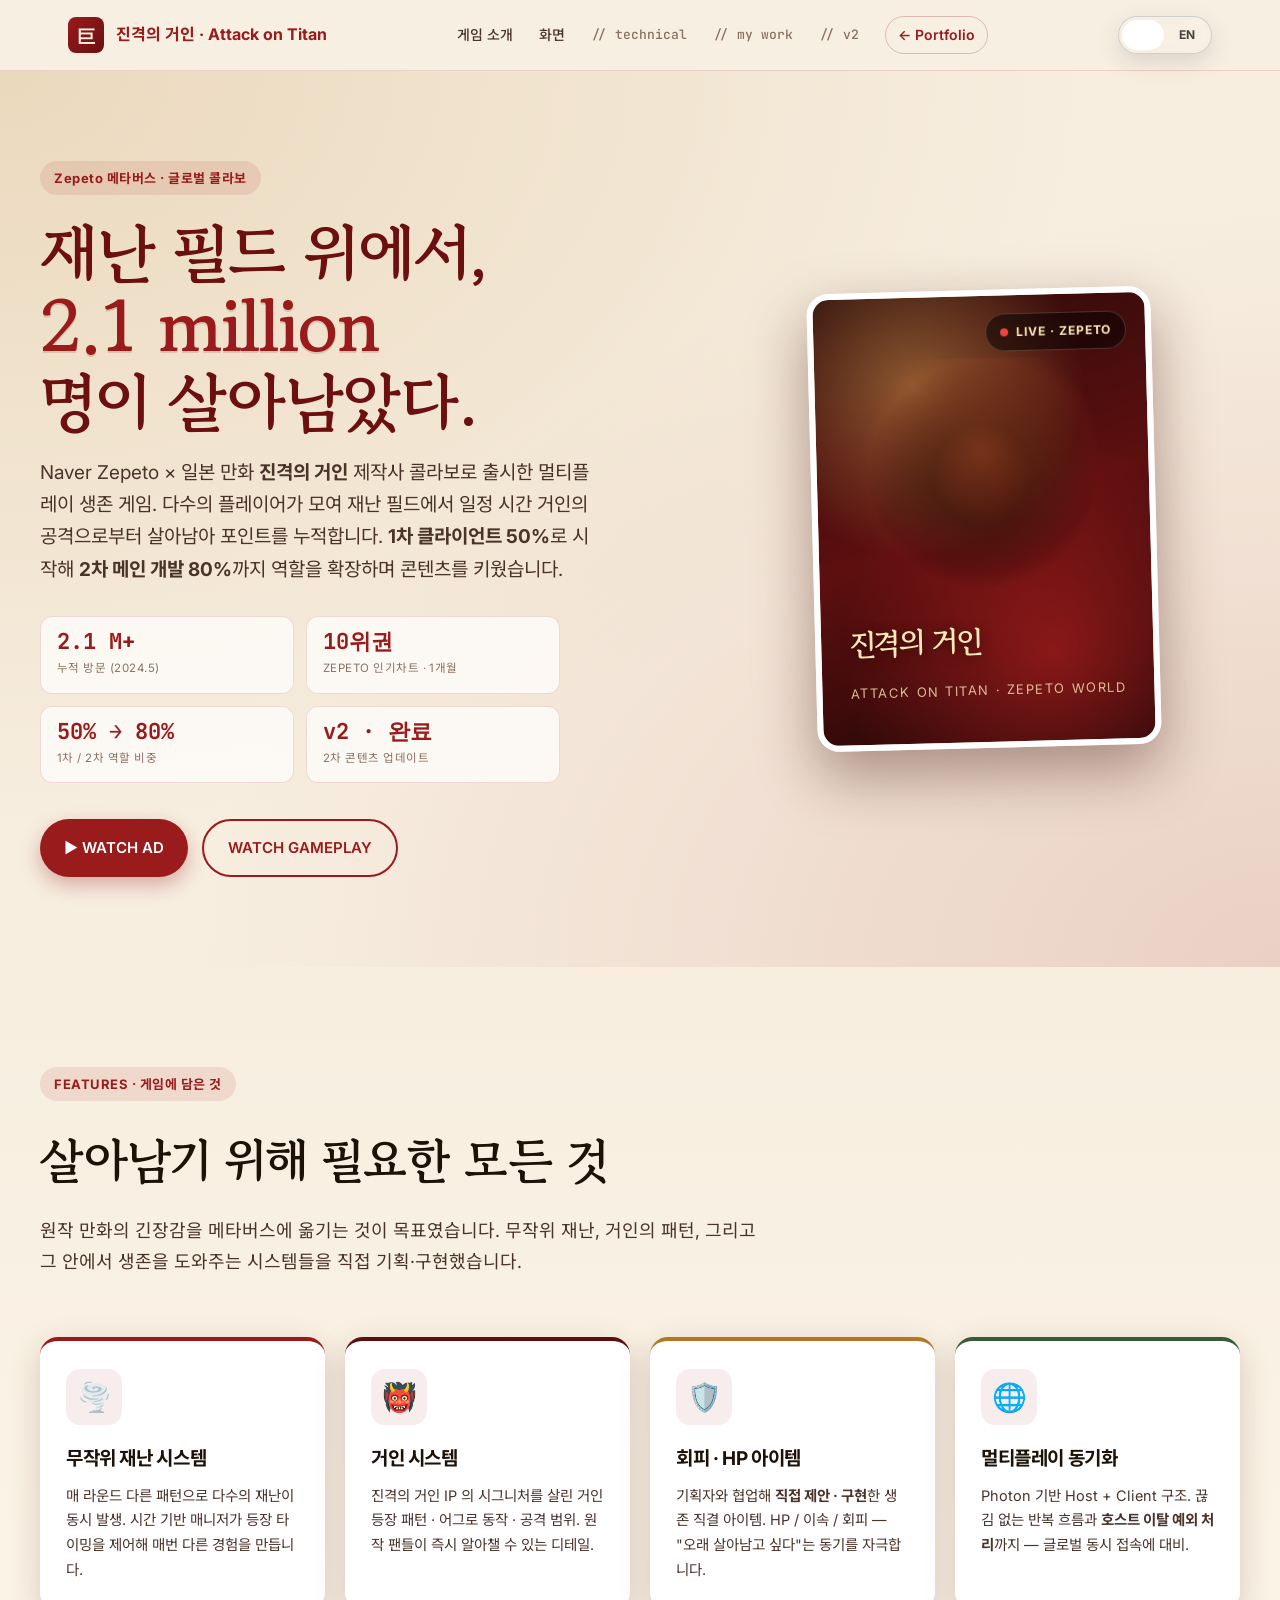
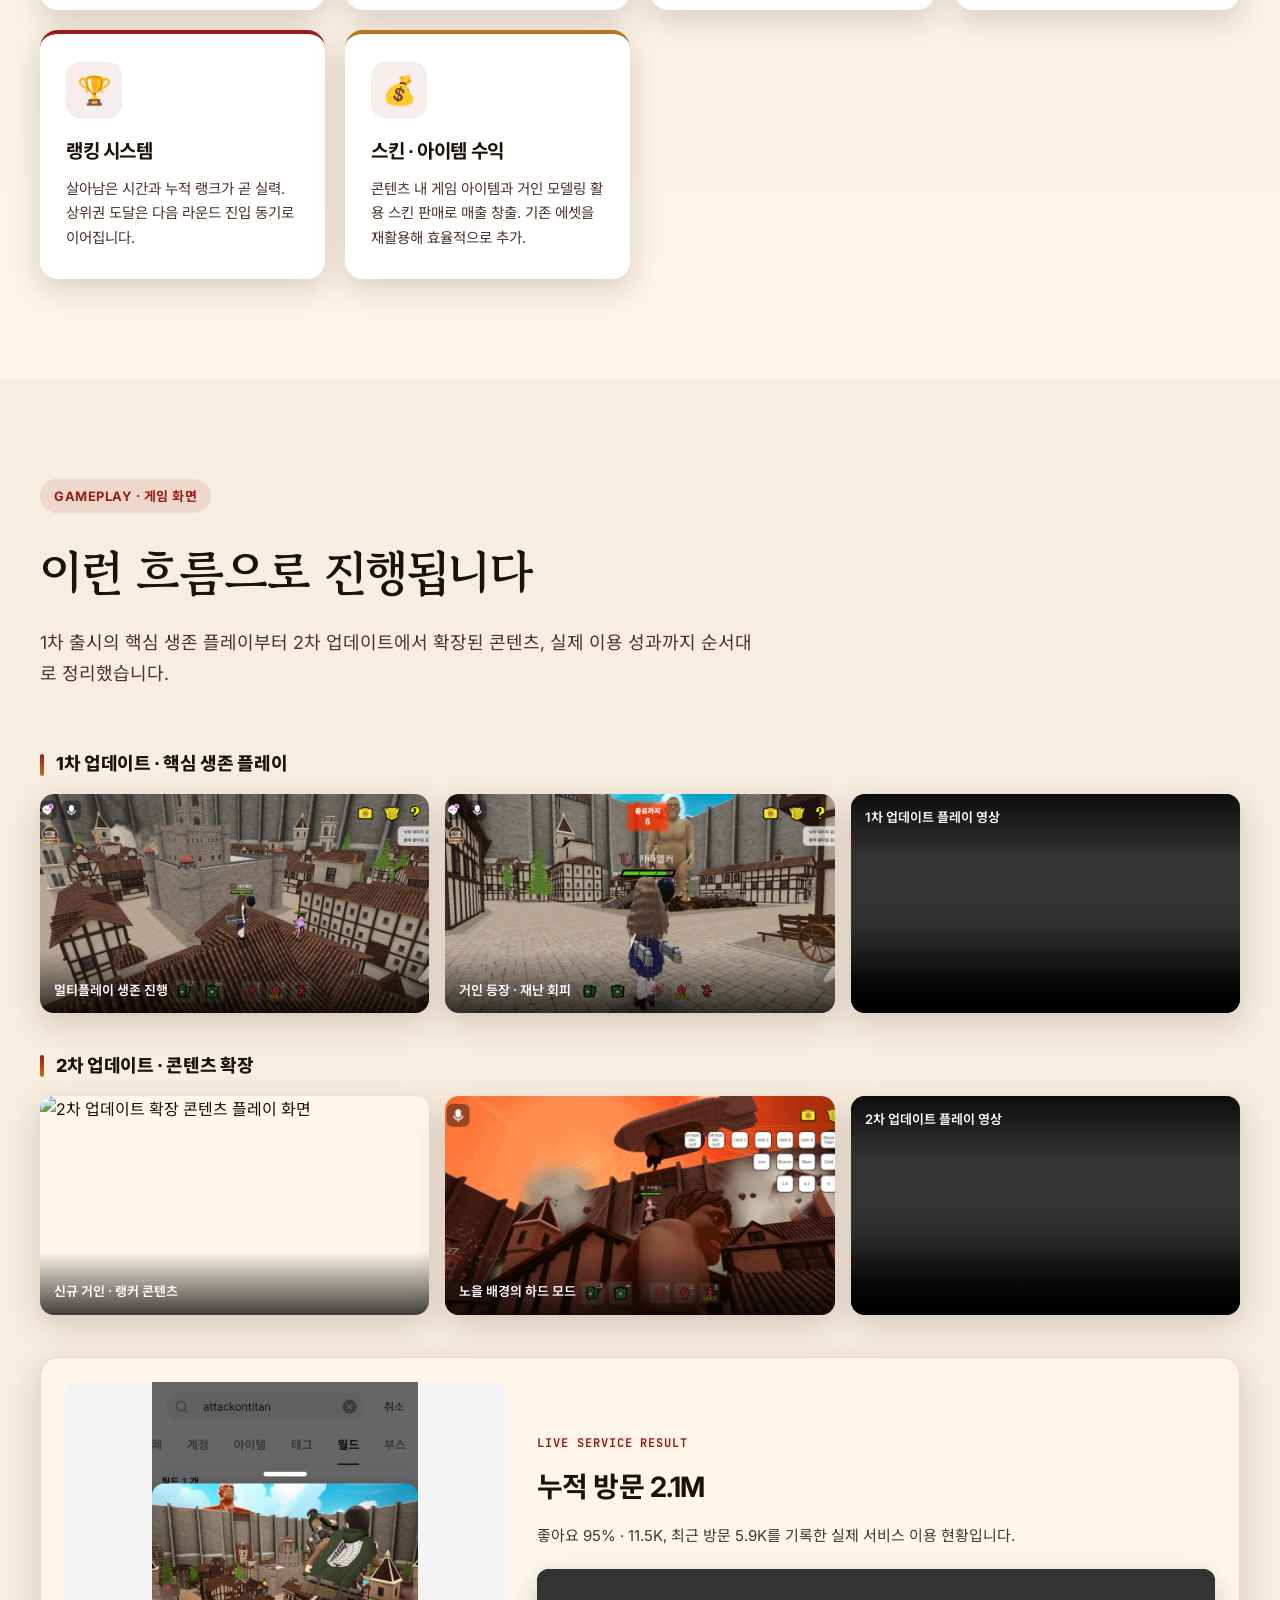
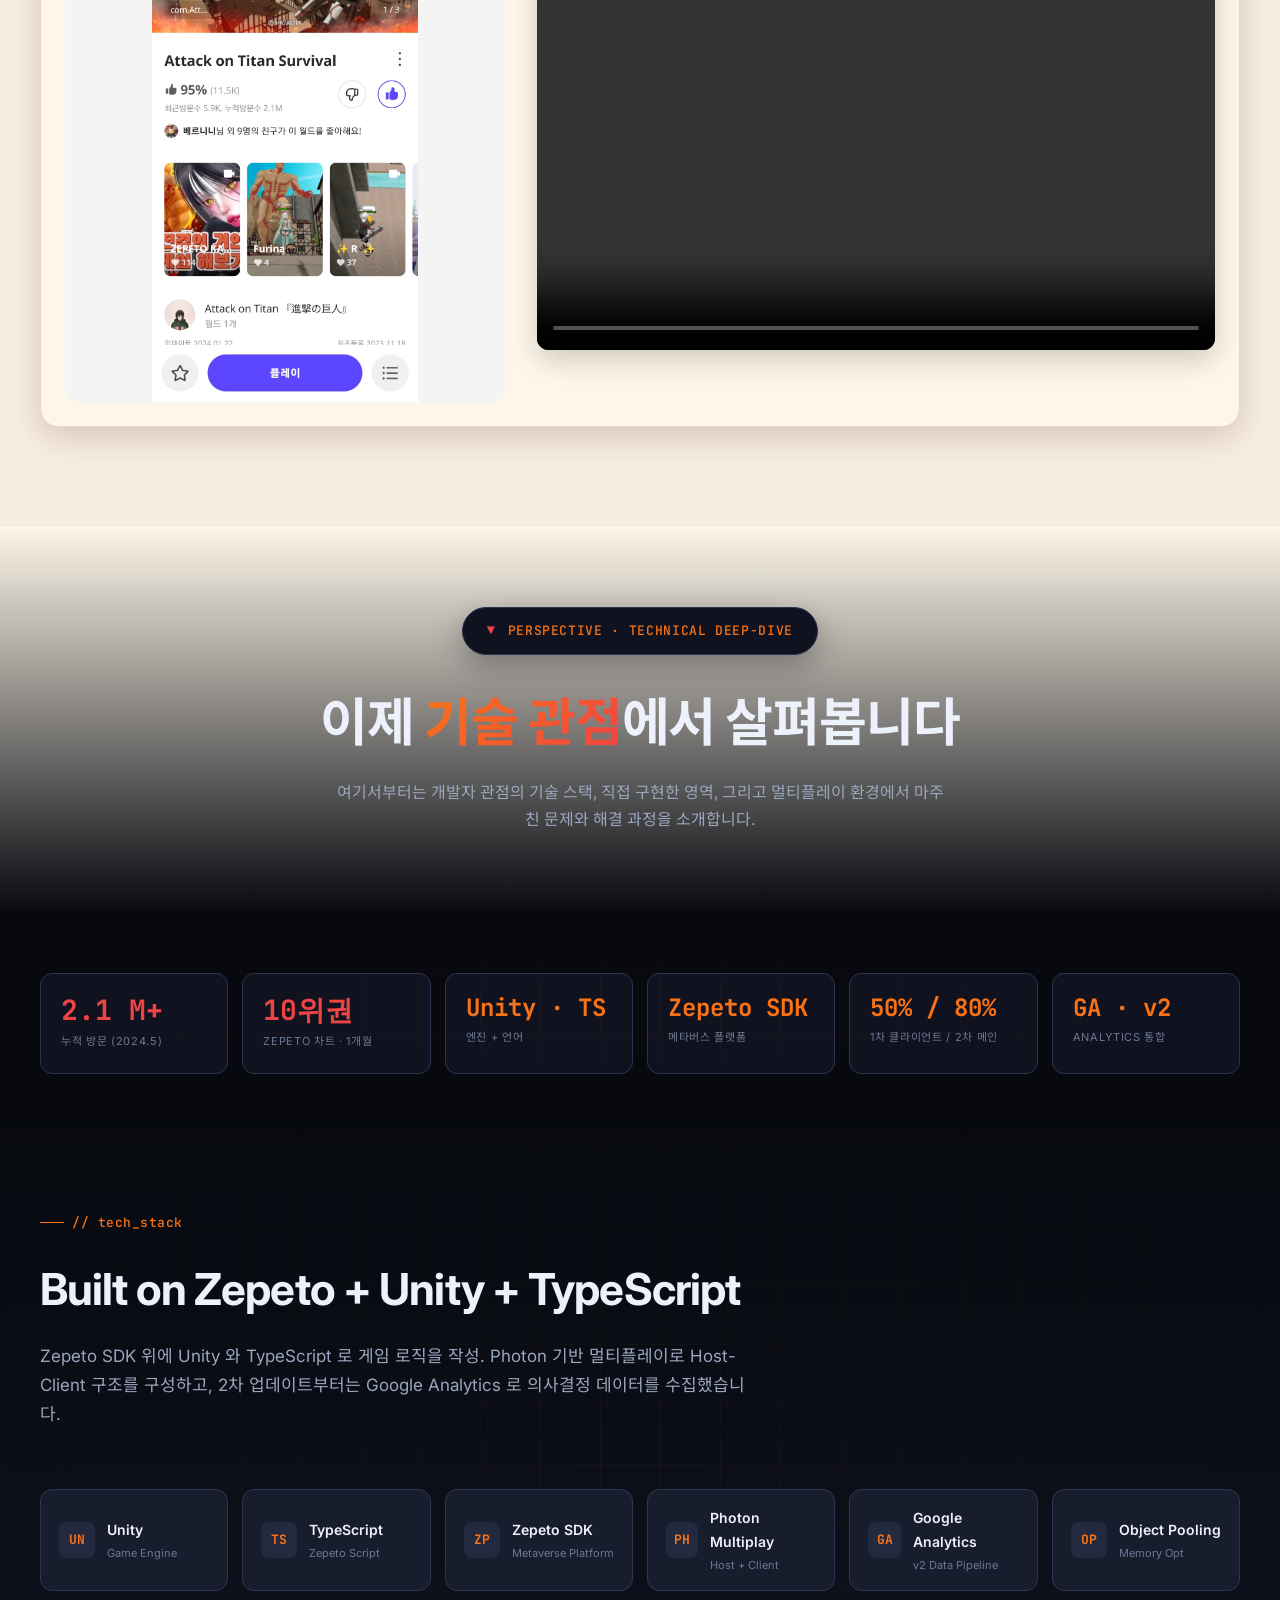
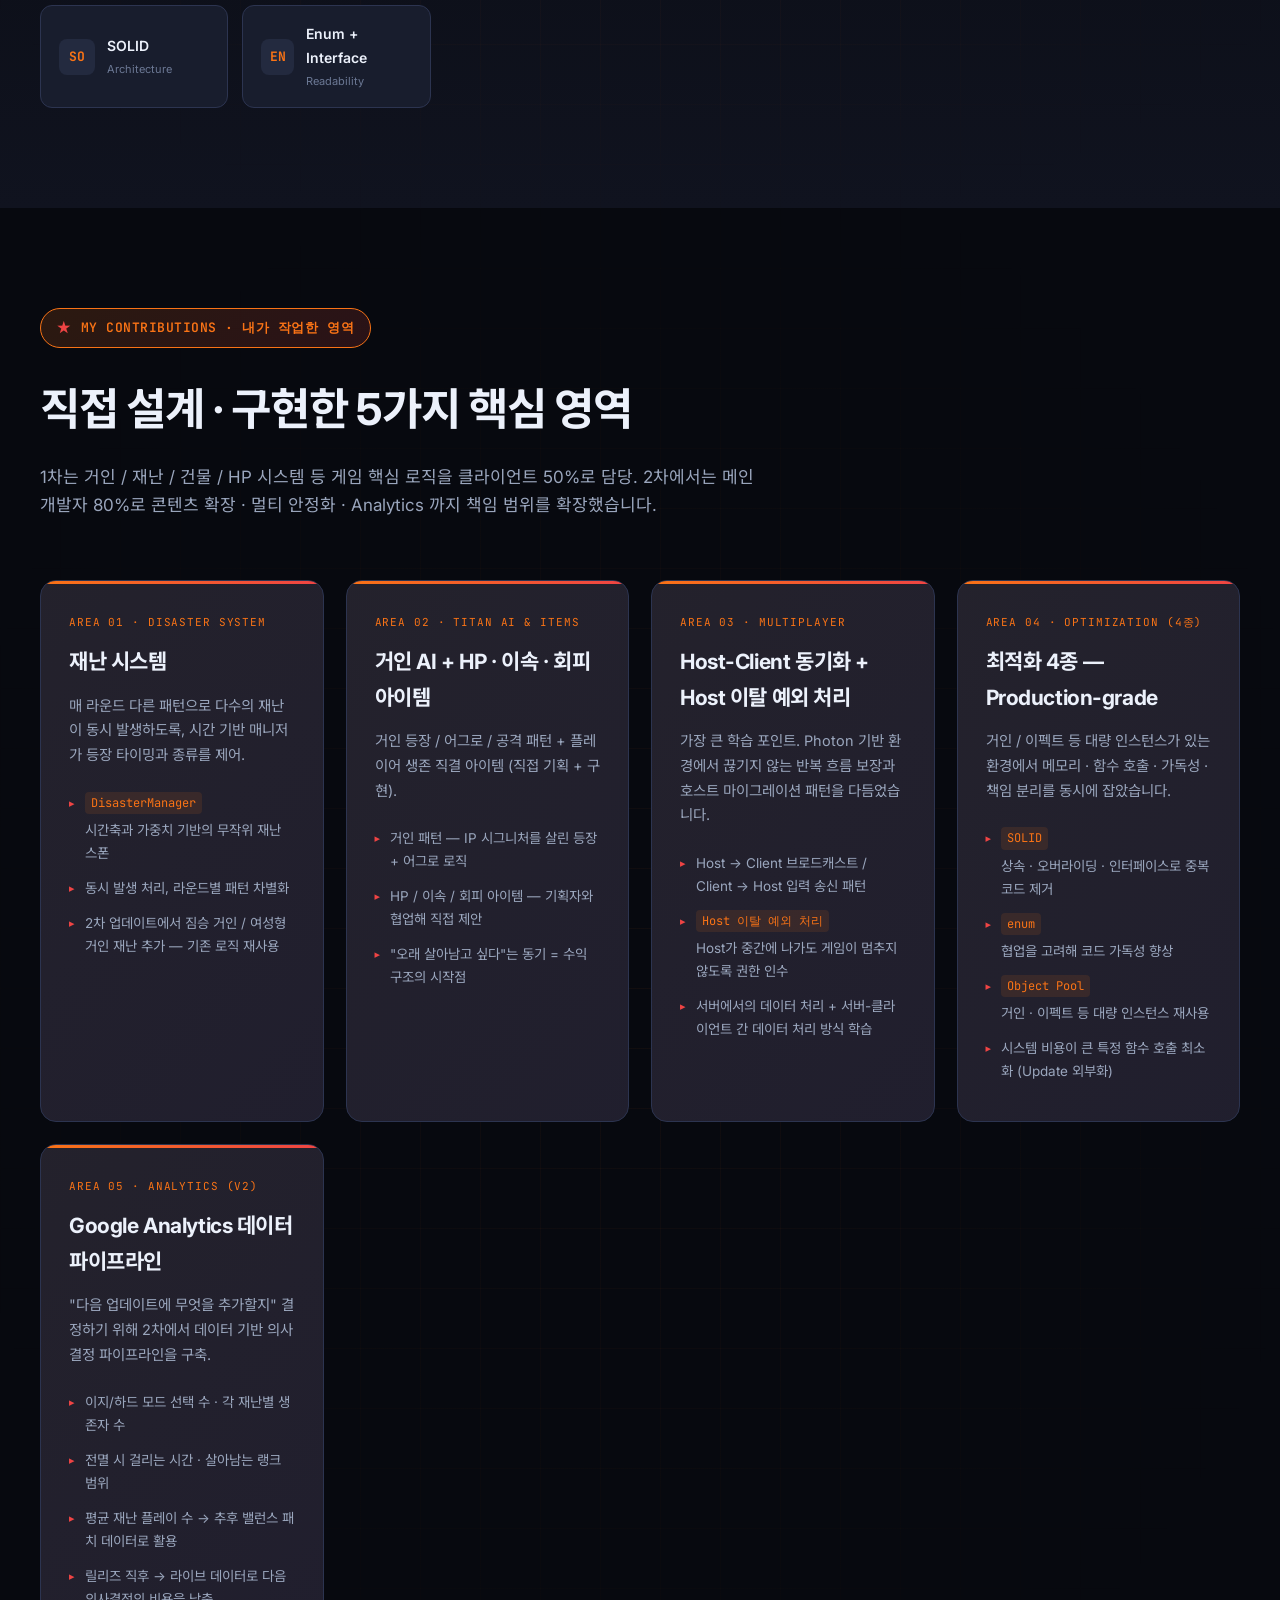
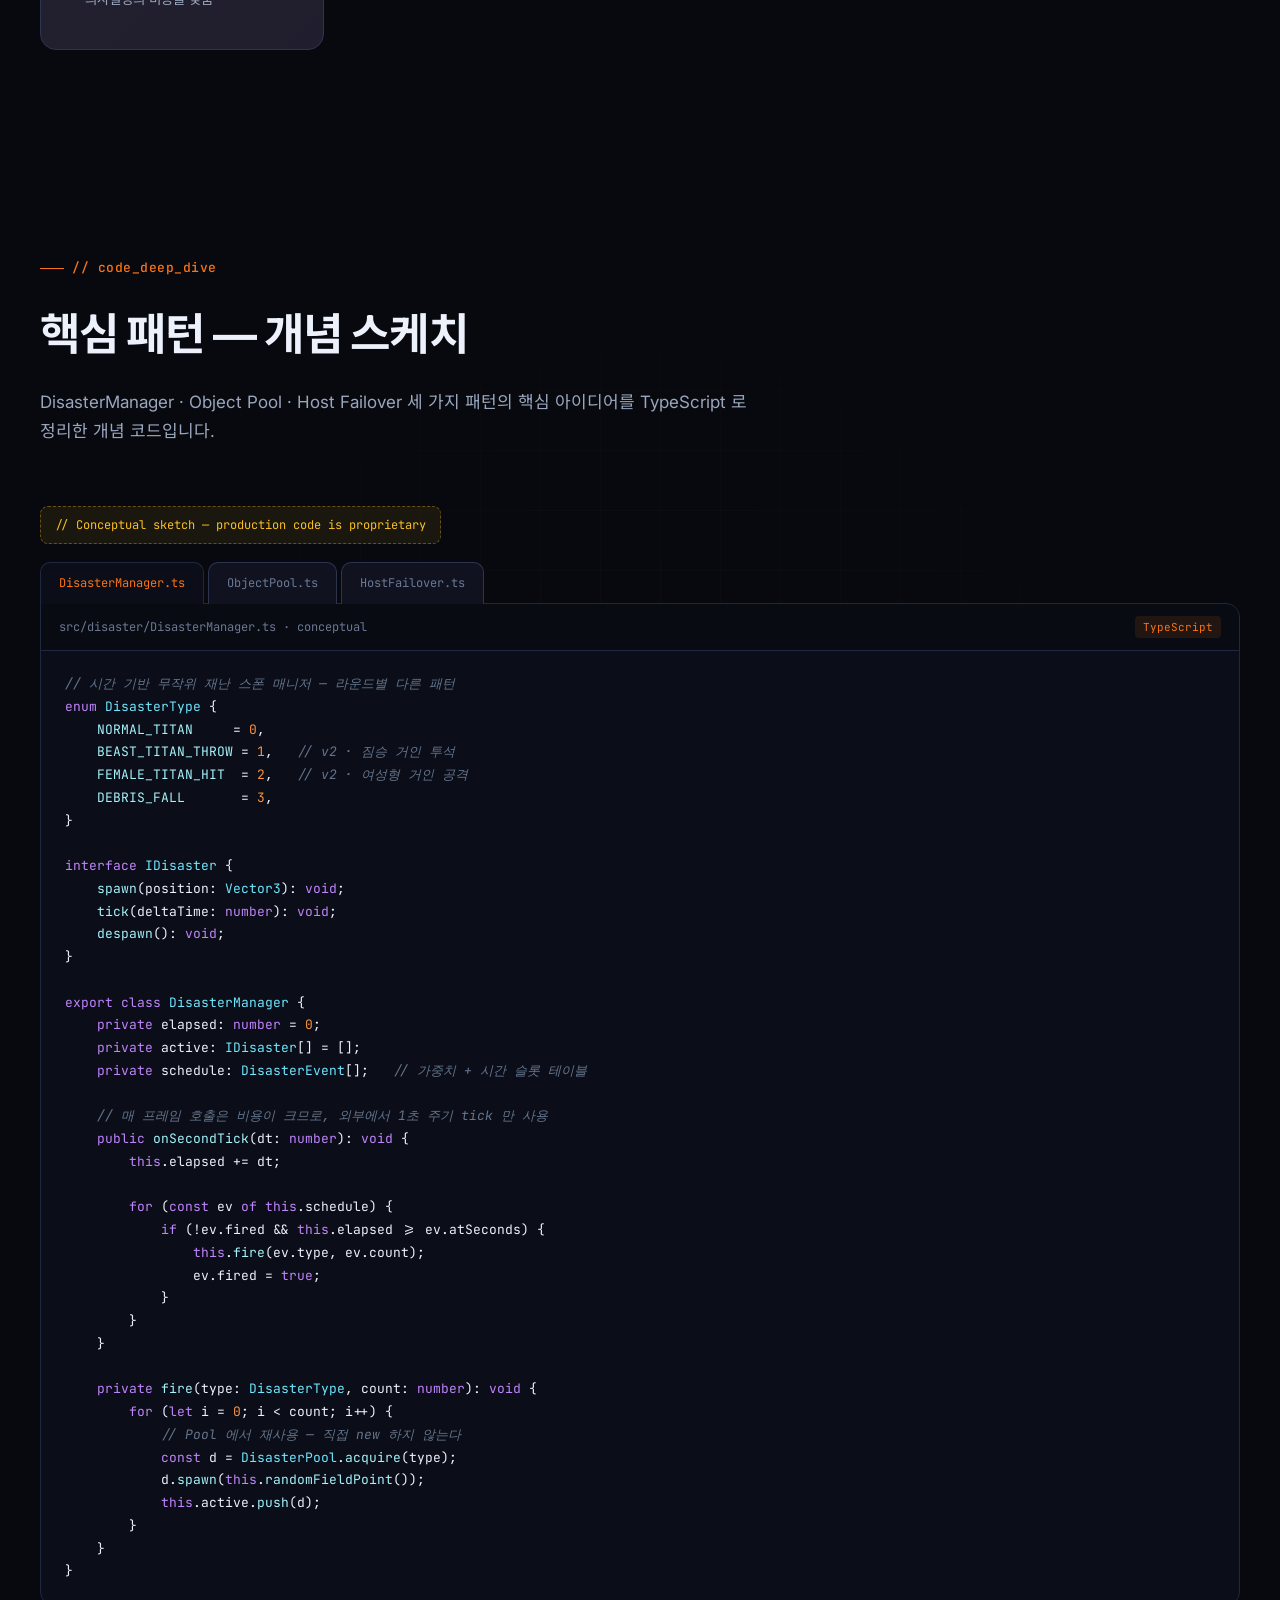
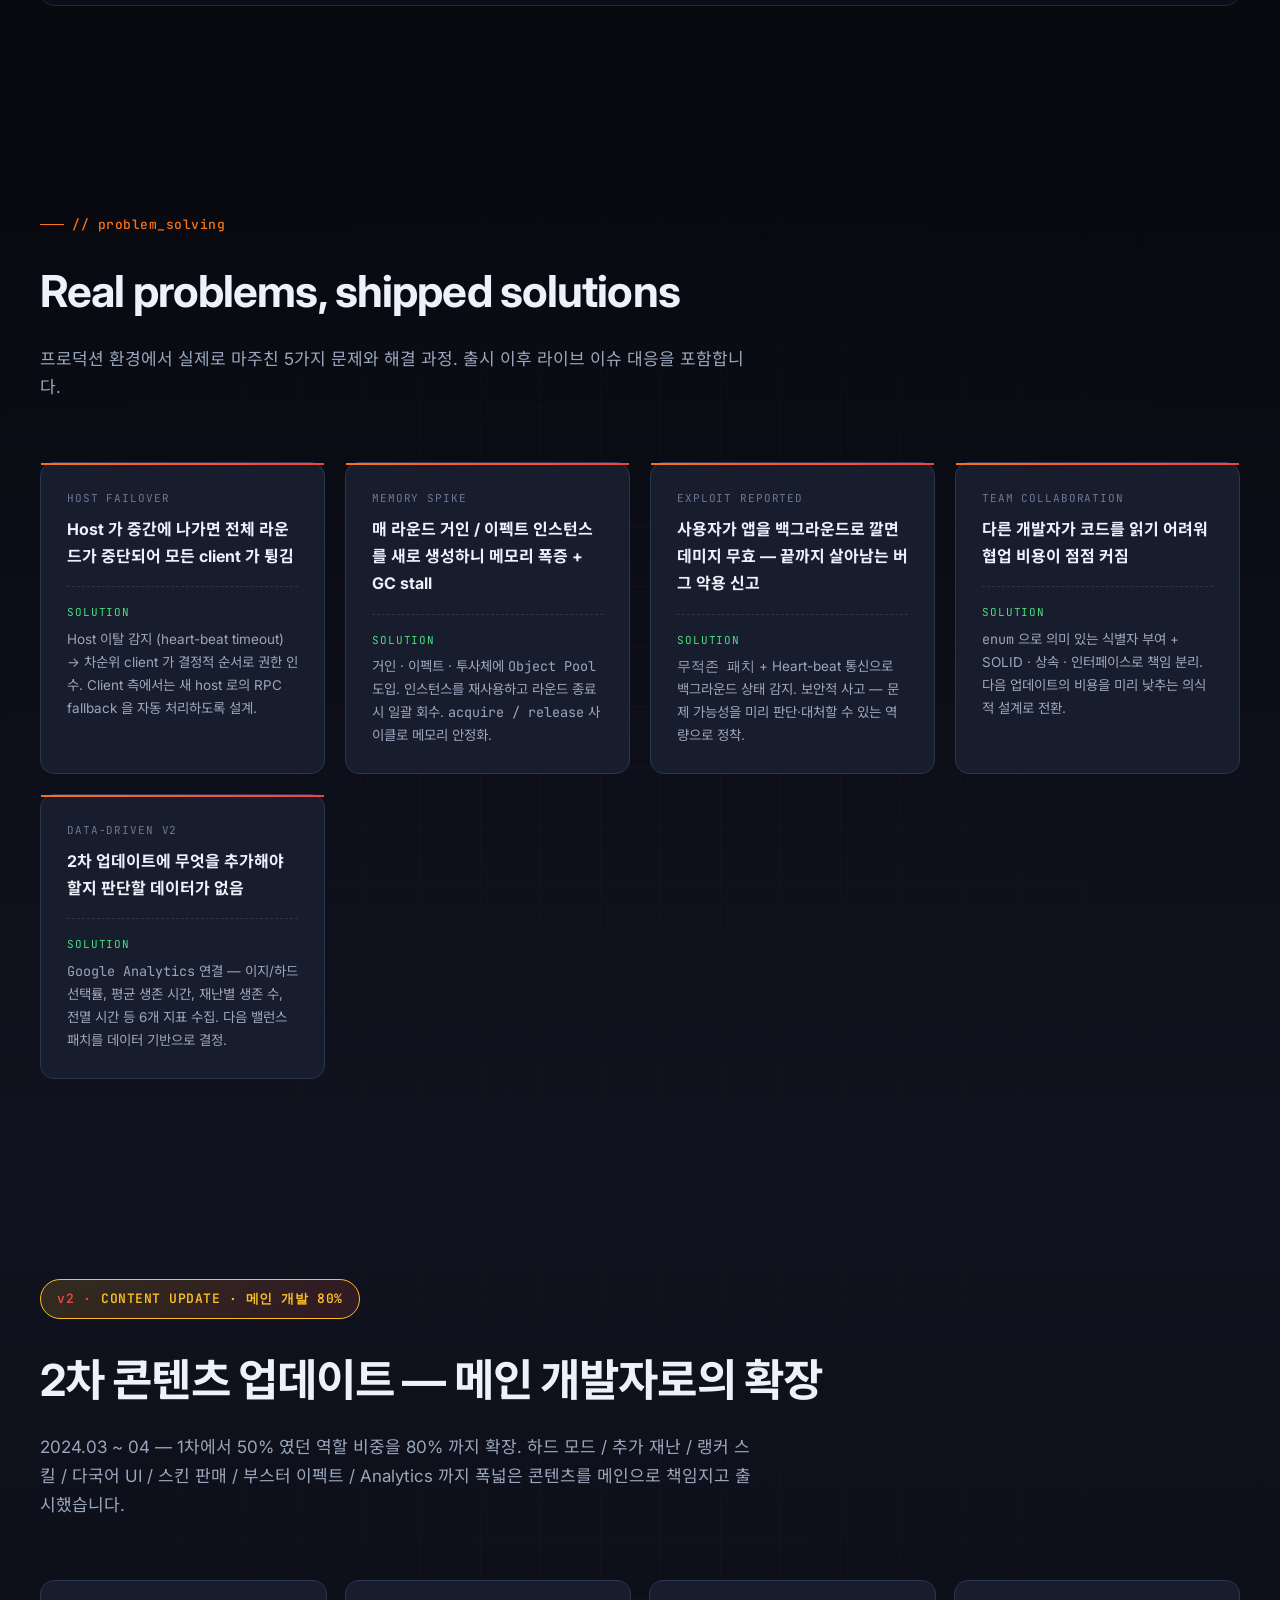
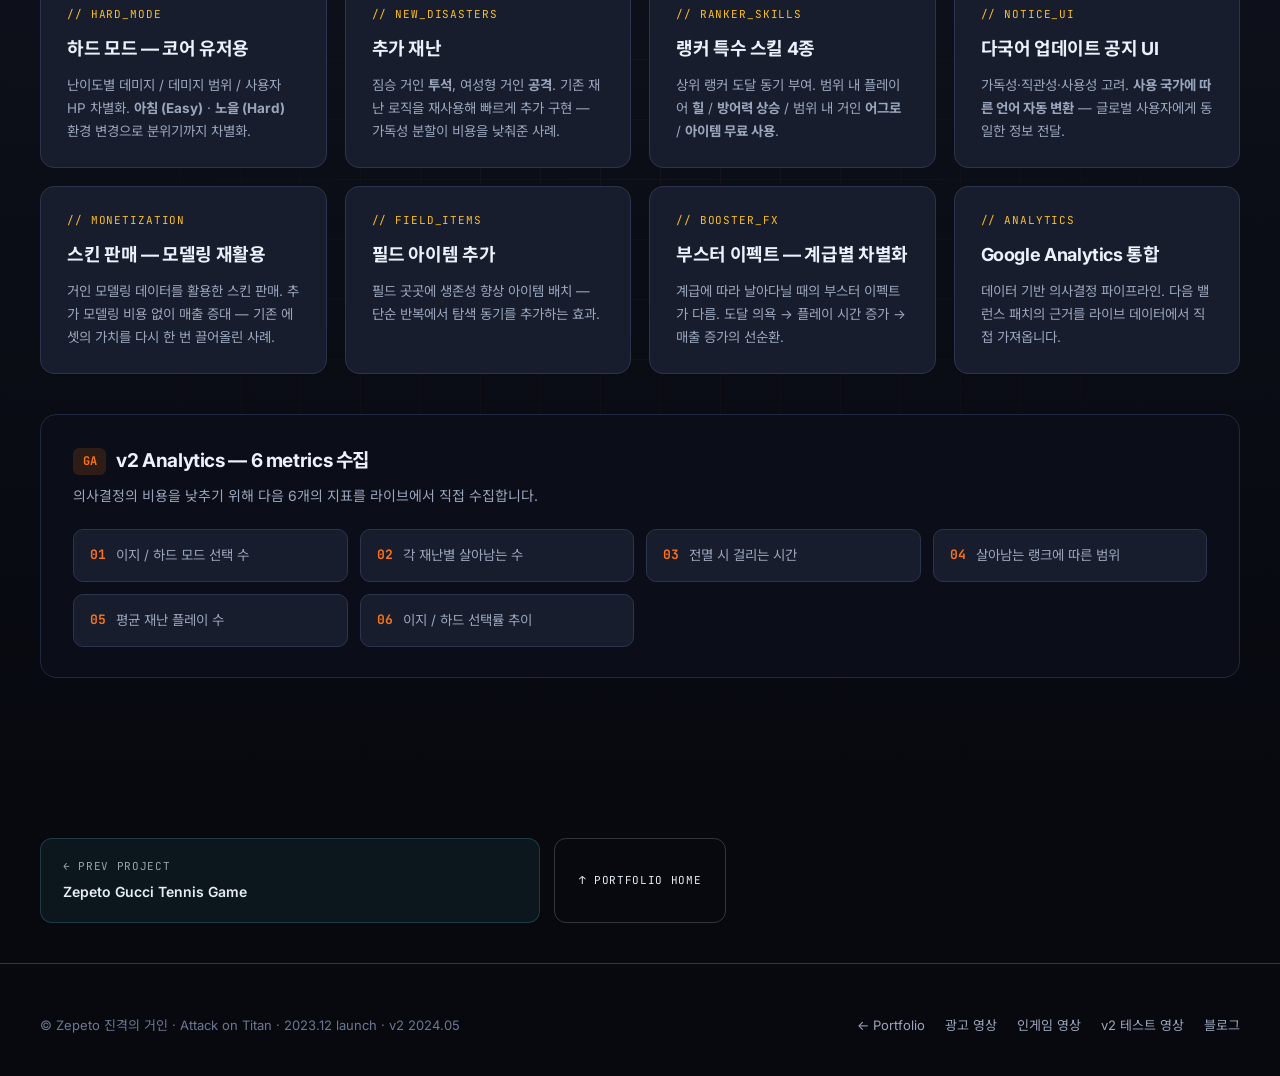
==== commit e9ef91ca: "프로젝트 탐색 순서와 콘텐츠 보강" ====
--- a/attack-on-titan/index.html
+++ b/attack-on-titan/index.html
@@ -442,6 +442,16 @@
     }
     .usage-result h3 { margin: 0 0 12px; color: var(--w-ink); font-size: 28px; }
     .usage-result p { margin: 0; color: var(--w-ink-soft); font-size: 15px; }
+    .usage-result video {
+      display: block;
+      width: 100%;
+      margin-top: 20px;
+      aspect-ratio: 16 / 9;
+      object-fit: cover;
+      border-radius: 12px;
+      background: #090909;
+      box-shadow: 0 10px 28px rgba(0, 0, 0, 0.18);
+    }
     .placeholder {
       width: 100%; height: 100%;
       background:
@@ -1070,6 +1080,7 @@
           <div class="result-label">LIVE SERVICE RESULT</div>
           <h3>누적 방문 2.1M</h3>
           <p>좋아요 95% · 11.5K, 최근 방문 5.9K를 기록한 실제 서비스 이용 현황입니다.</p>
+          <video src="assets/attack-promotion.mp4" controls muted playsinline preload="metadata" aria-label="진격의 거인 프로모션 영상"></video>
         </div>
       </article>
     </div>
@@ -1503,17 +1514,14 @@
 
   <!-- ===== Project Navigation (prev / home / next) ===== -->
 <nav style="width:100%;margin:0;padding:60px max(28px,calc((100% - 1200px)/2)) 40px;display:grid;grid-template-columns:1fr auto 1fr;gap:14px;font-family:'Inter','Noto Sans KR',sans-serif;background:var(--d-bg-0);" aria-label="Project navigation">
-    <a href="../run-to-room/" style="display:flex;flex-direction:column;gap:4px;padding:18px 22px;border-radius:12px;text-decoration:none;color:#e6edf7;background:rgba(110,231,255,0.06);border:1px solid rgba(110,231,255,0.18);transition:all .2s;">
+    <a href="../gucci-tennis/" style="display:flex;flex-direction:column;gap:4px;padding:18px 22px;border-radius:12px;text-decoration:none;color:#e6edf7;background:rgba(110,231,255,0.06);border:1px solid rgba(110,231,255,0.18);transition:all .2s;">
       <span style="font-family:'JetBrains Mono',monospace;font-size:11px;opacity:0.65;letter-spacing:0.06em;text-transform:uppercase;">← PREV PROJECT</span>
-      <span style="font-size:14px;font-weight:600;">RunToRoom · 캐주얼 생존</span>
+      <span style="font-size:14px;font-weight:600;">Zepeto Gucci Tennis Game</span>
     </a>
     <a href="../index.html" style="display:flex;justify-content:center;align-items:center;padding:18px 24px;border-radius:12px;text-decoration:none;color:#e6edf7;background:transparent;border:1px solid rgba(255,255,255,0.18);transition:all .2s;">
       <span style="font-family:'JetBrains Mono',monospace;font-size:11px;letter-spacing:0.06em;text-transform:uppercase;">↑ PORTFOLIO HOME</span>
     </a>
-    <a href="../gucci-tennis/" style="display:flex;flex-direction:column;gap:4px;padding:18px 22px;border-radius:12px;text-decoration:none;color:#e6edf7;background:rgba(110,231,255,0.06);border:1px solid rgba(110,231,255,0.18);transition:all .2s;text-align:right;align-items:flex-end;">
-      <span style="font-family:'JetBrains Mono',monospace;font-size:11px;opacity:0.65;letter-spacing:0.06em;text-transform:uppercase;">NEXT PROJECT →</span>
-      <span style="font-size:14px;font-weight:600;">Gucci Tennis · 193K 누적</span>
-    </a>
+    <a href="#" style="visibility:hidden;pointer-events:none;display:flex;flex-direction:column;gap:4px;padding:18px 22px;border-radius:12px;"><span></span><span></span></a>
   </nav>
 
   <!-- ============================================================
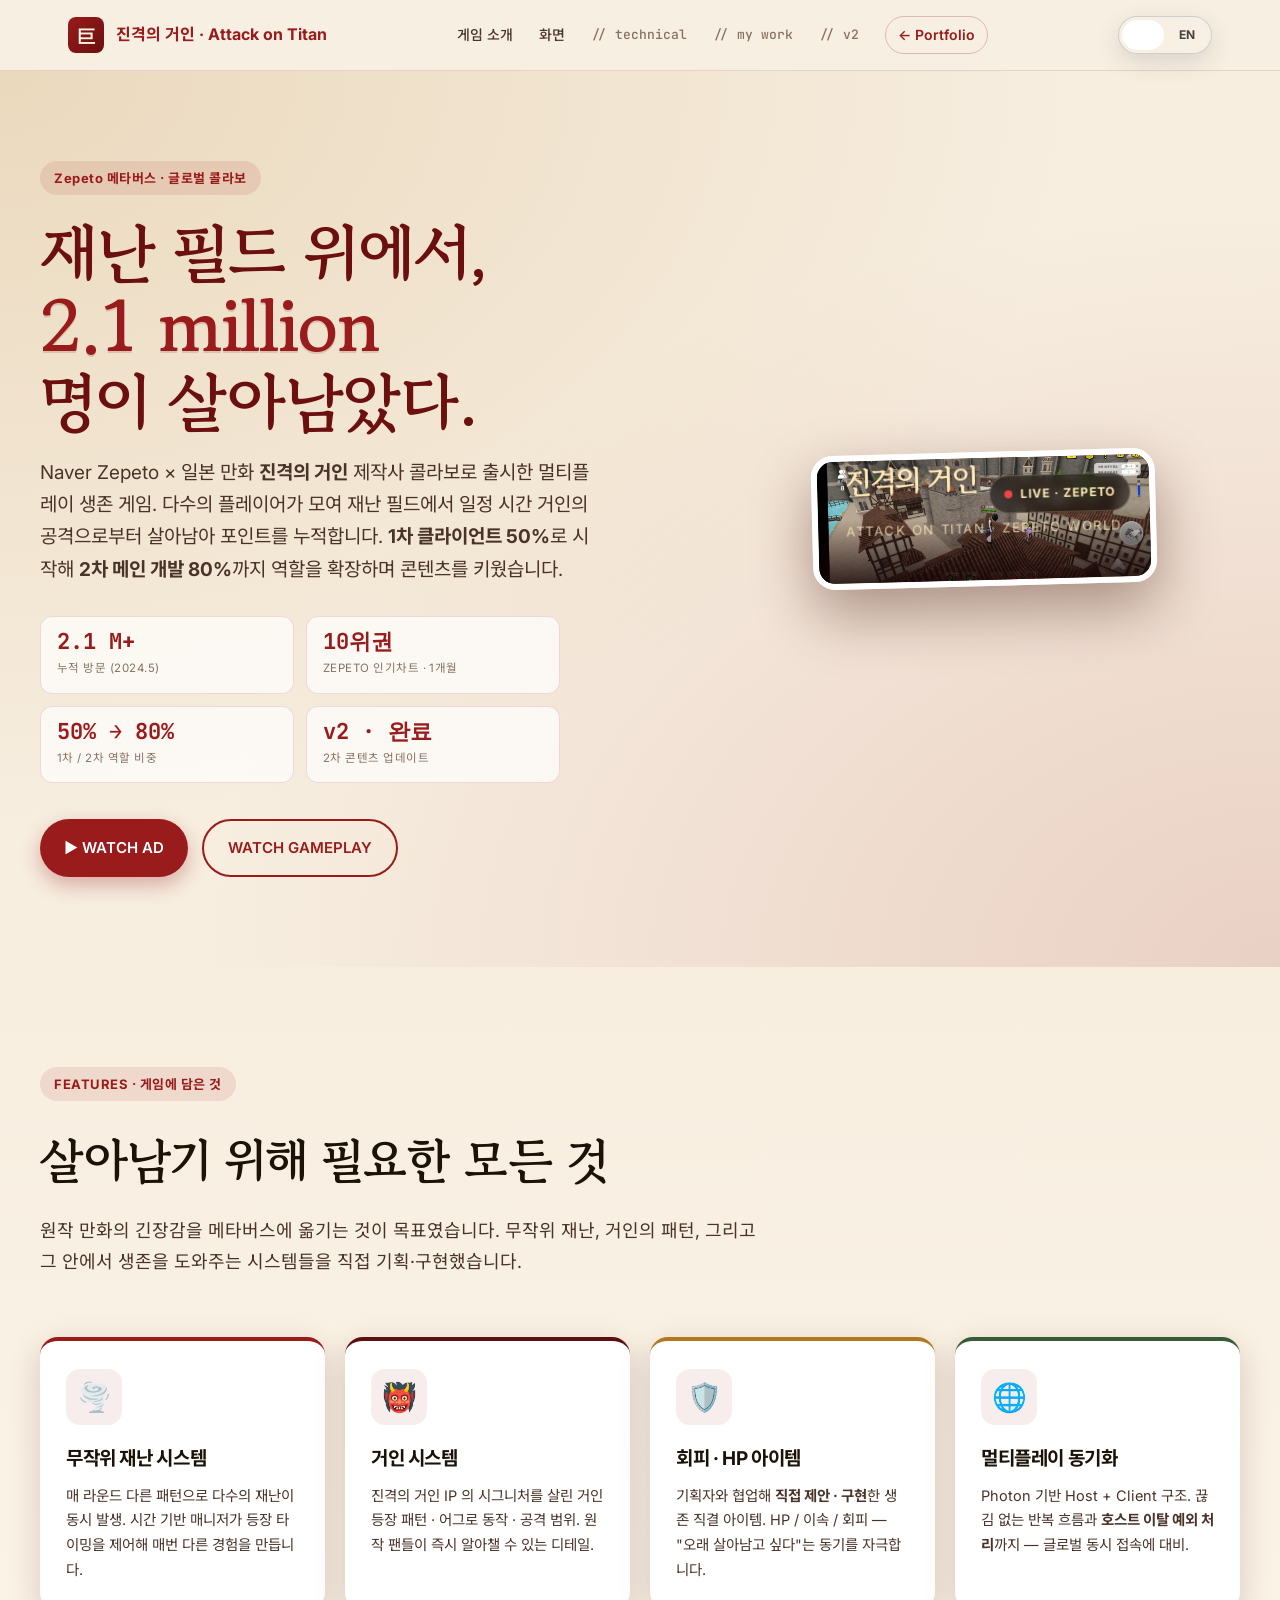
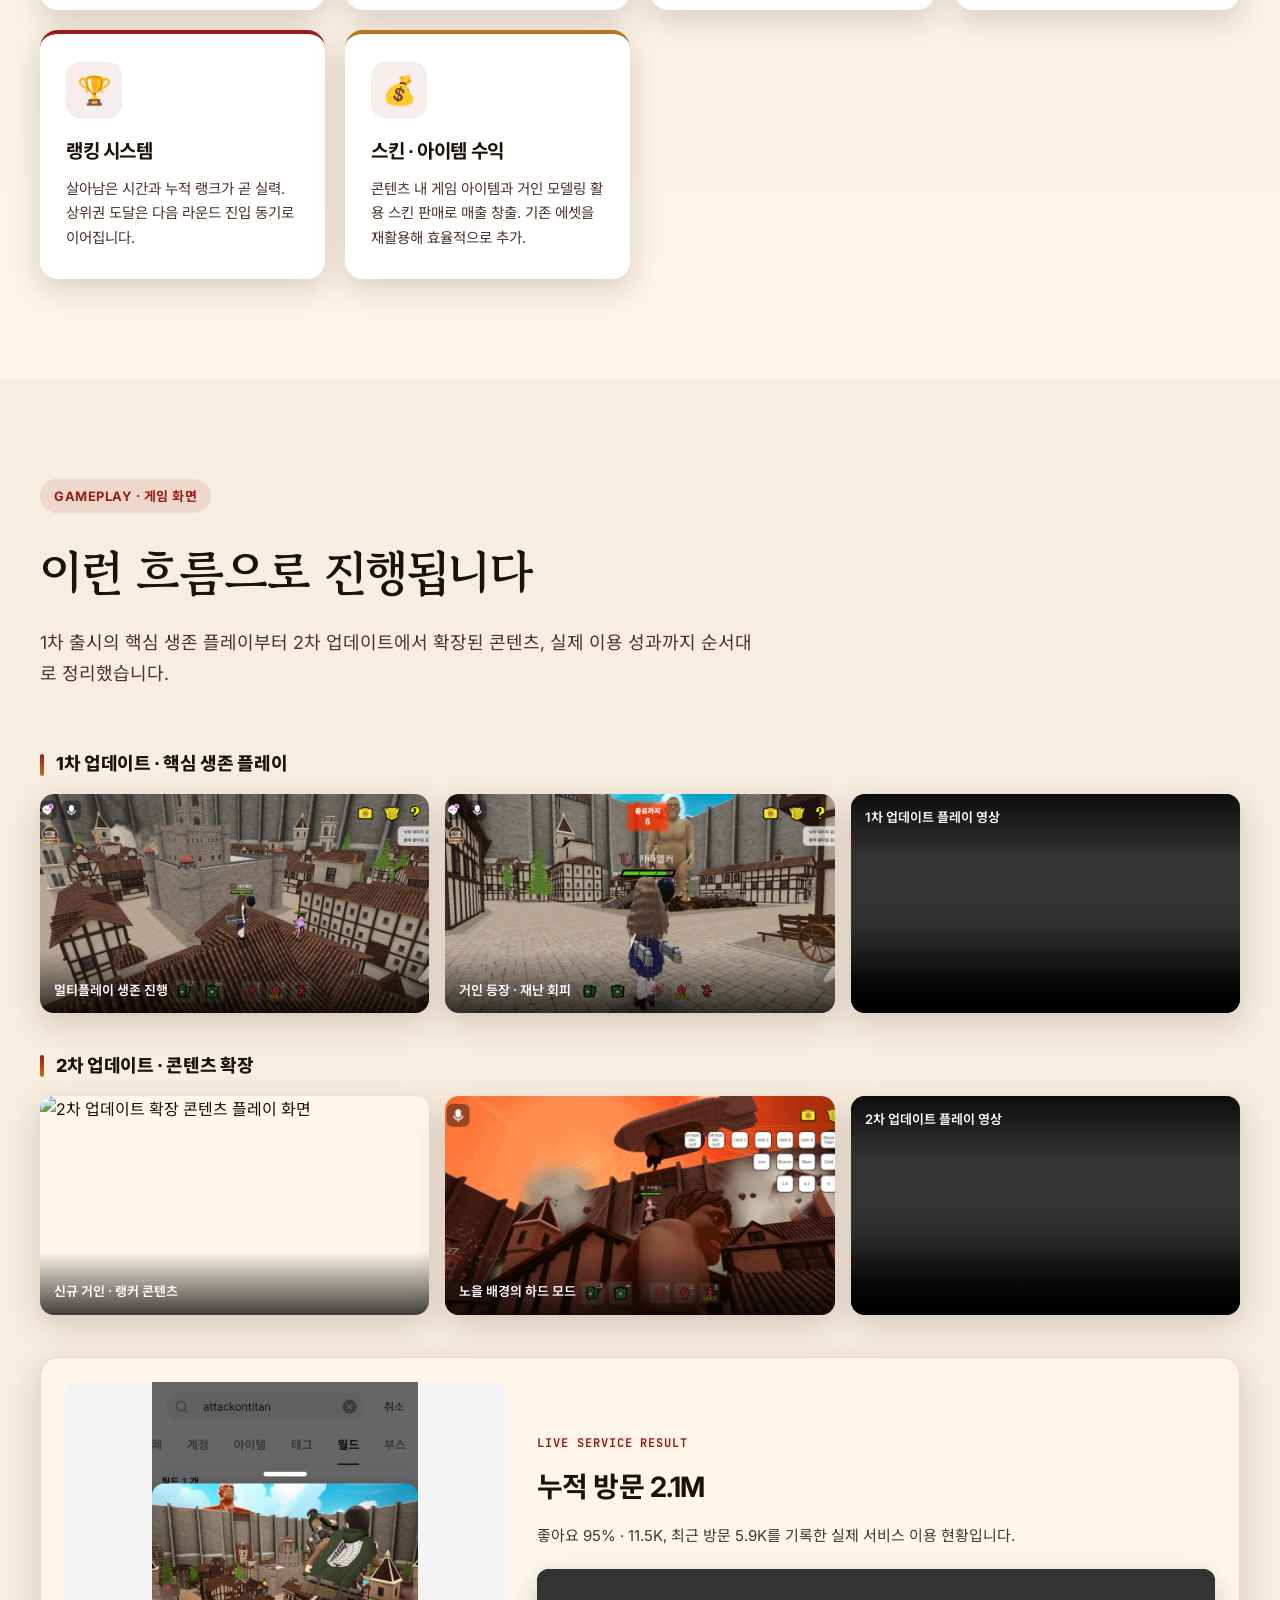
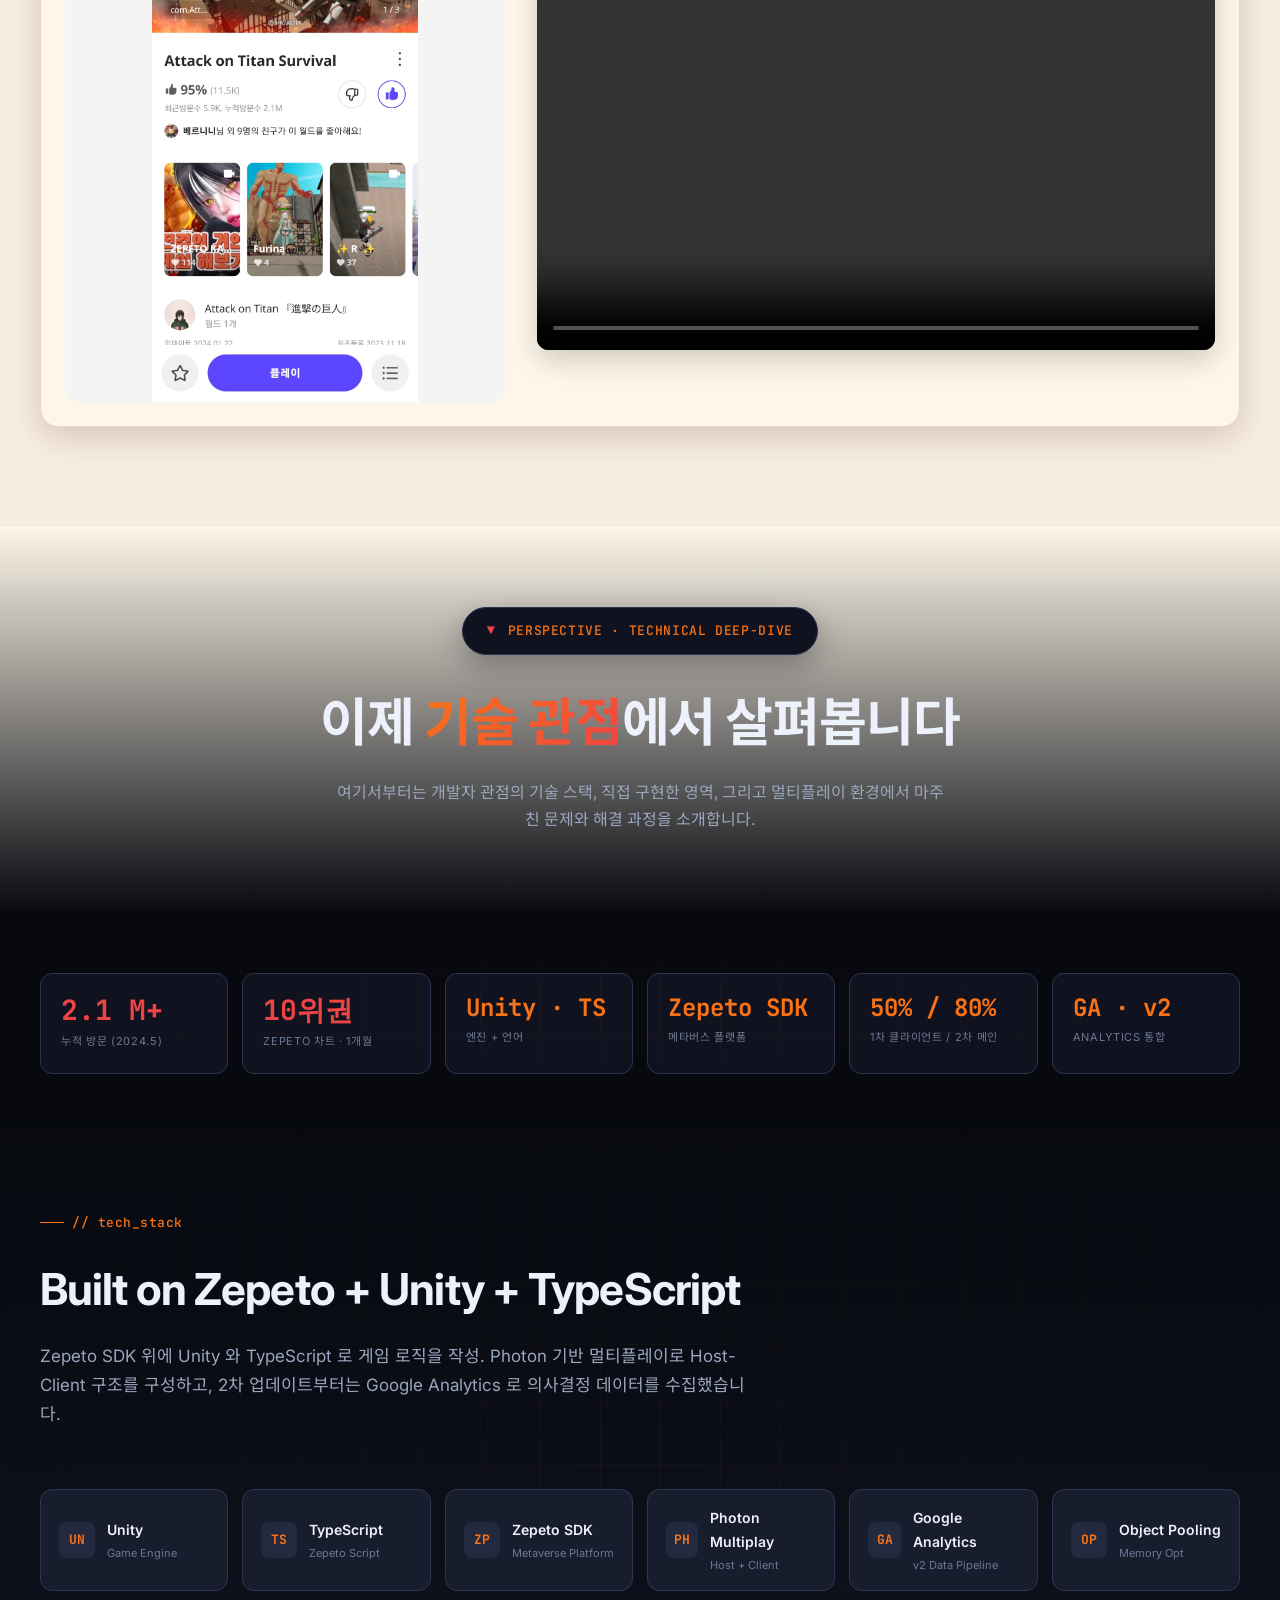
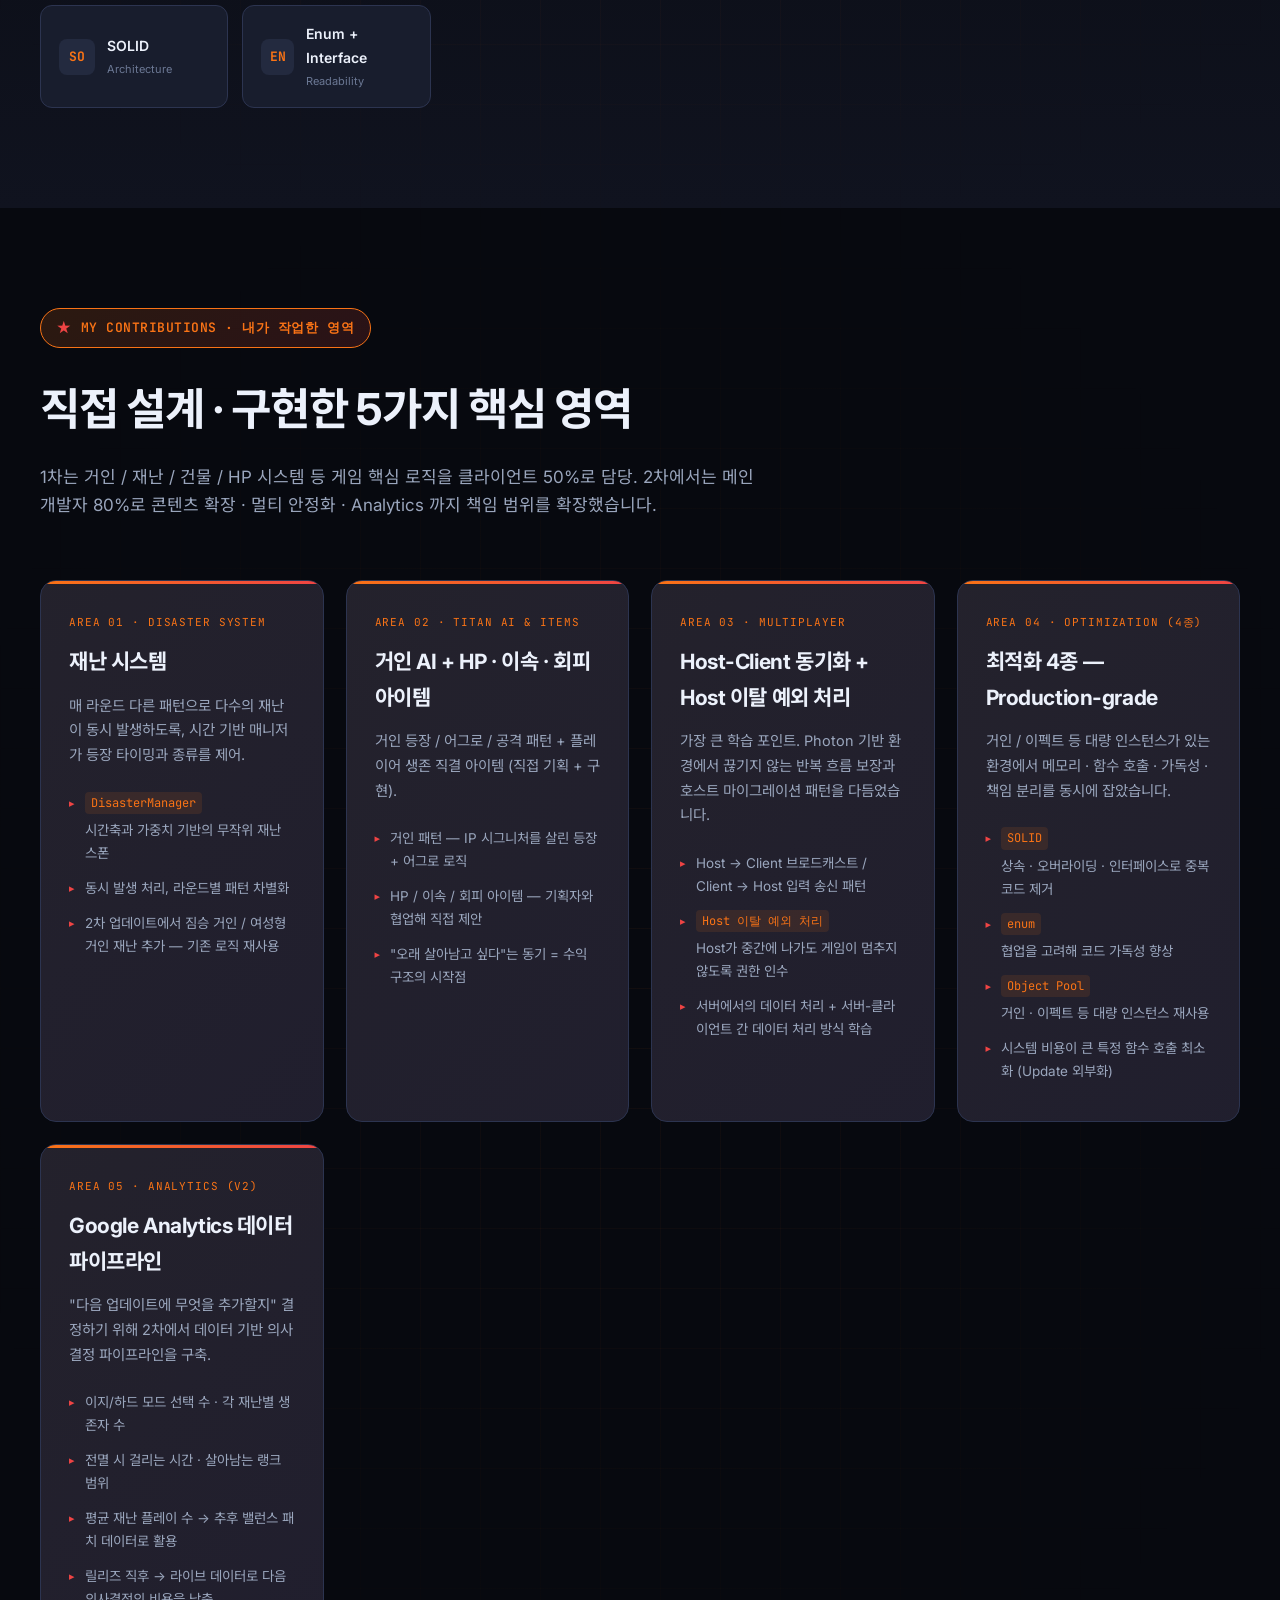
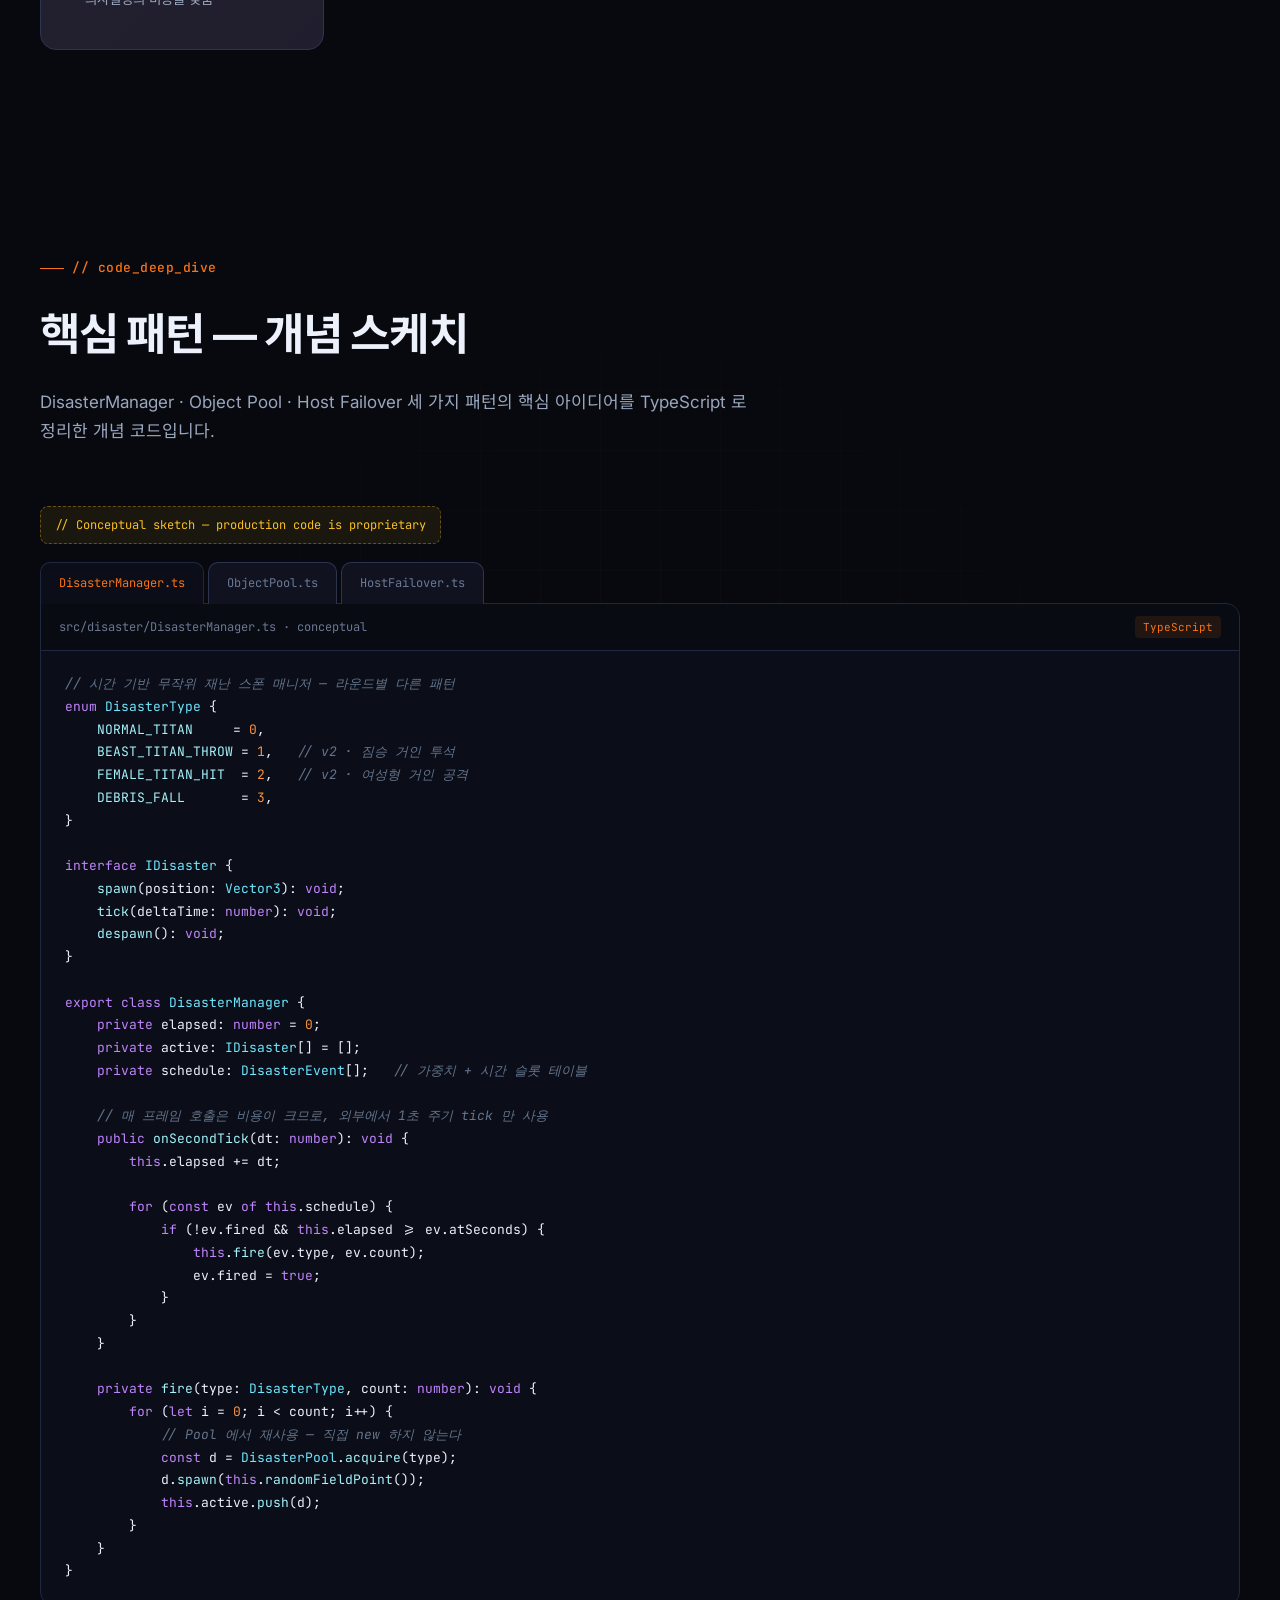
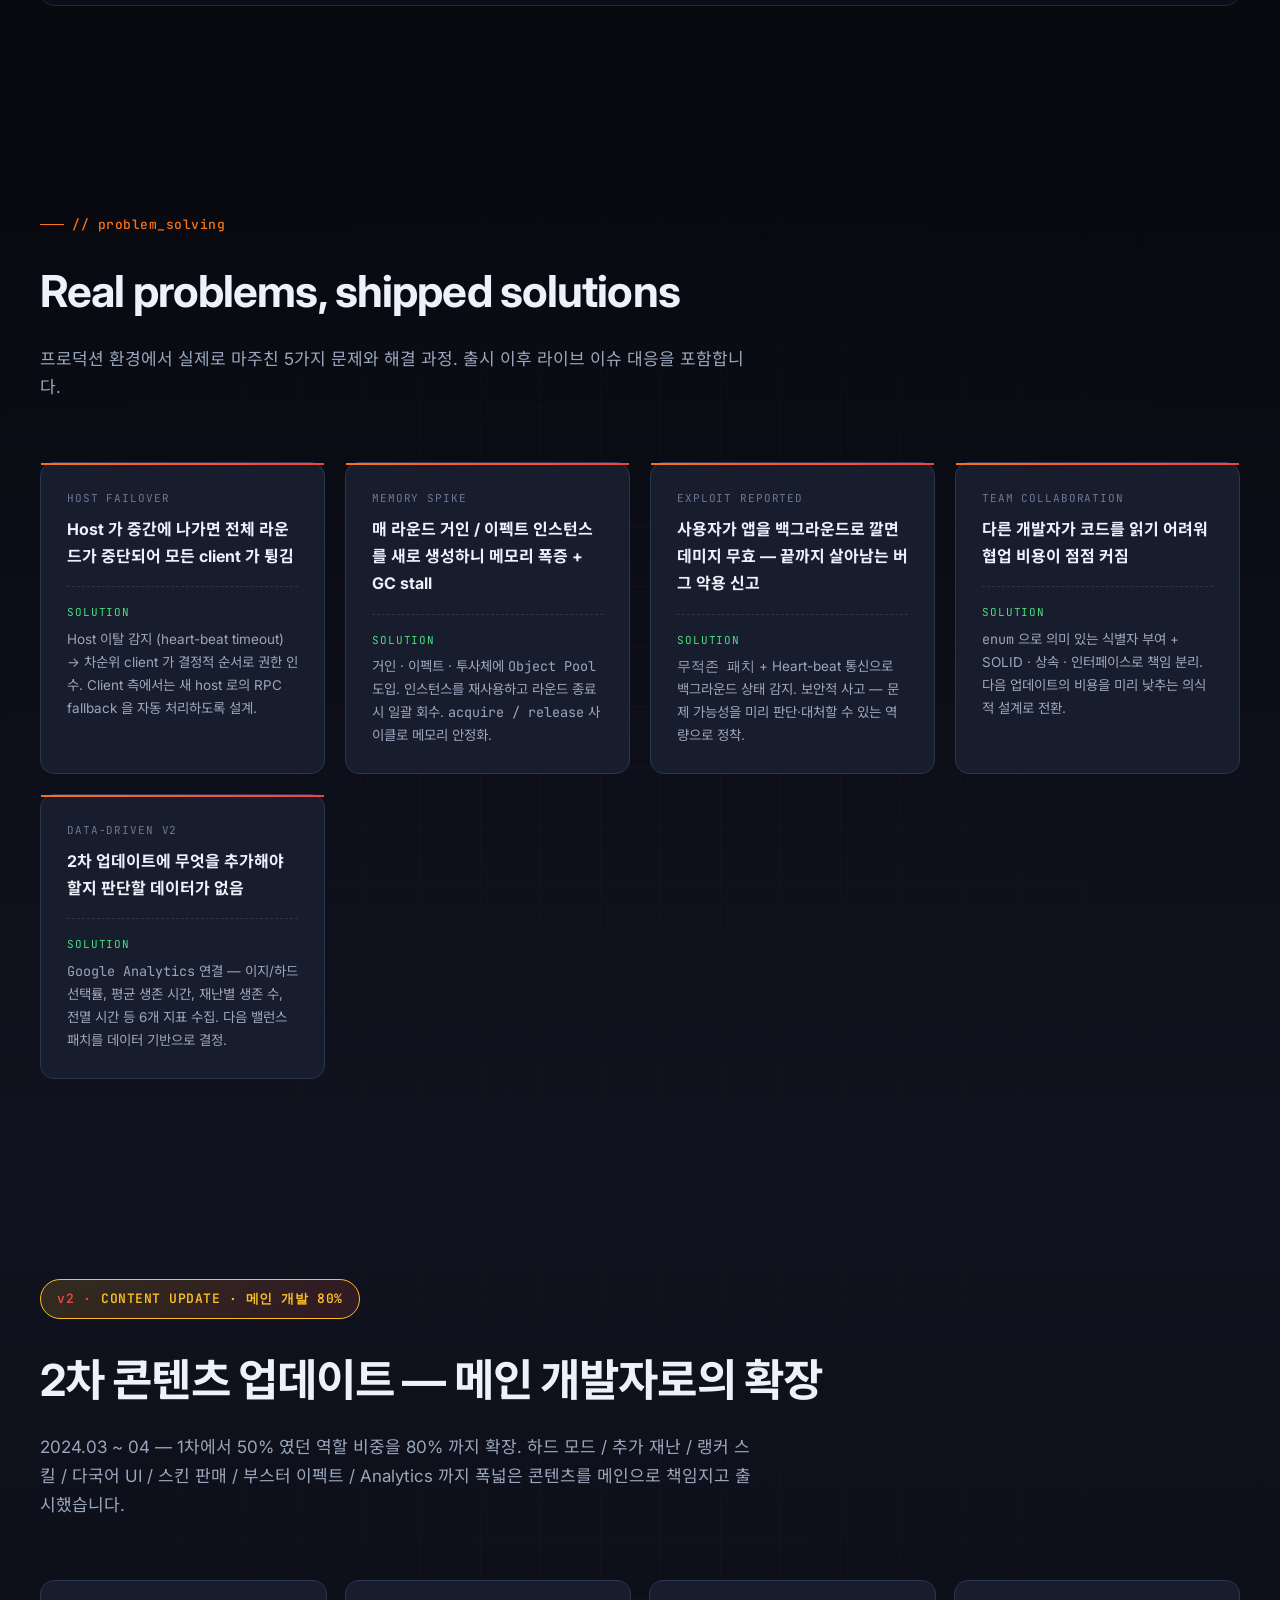
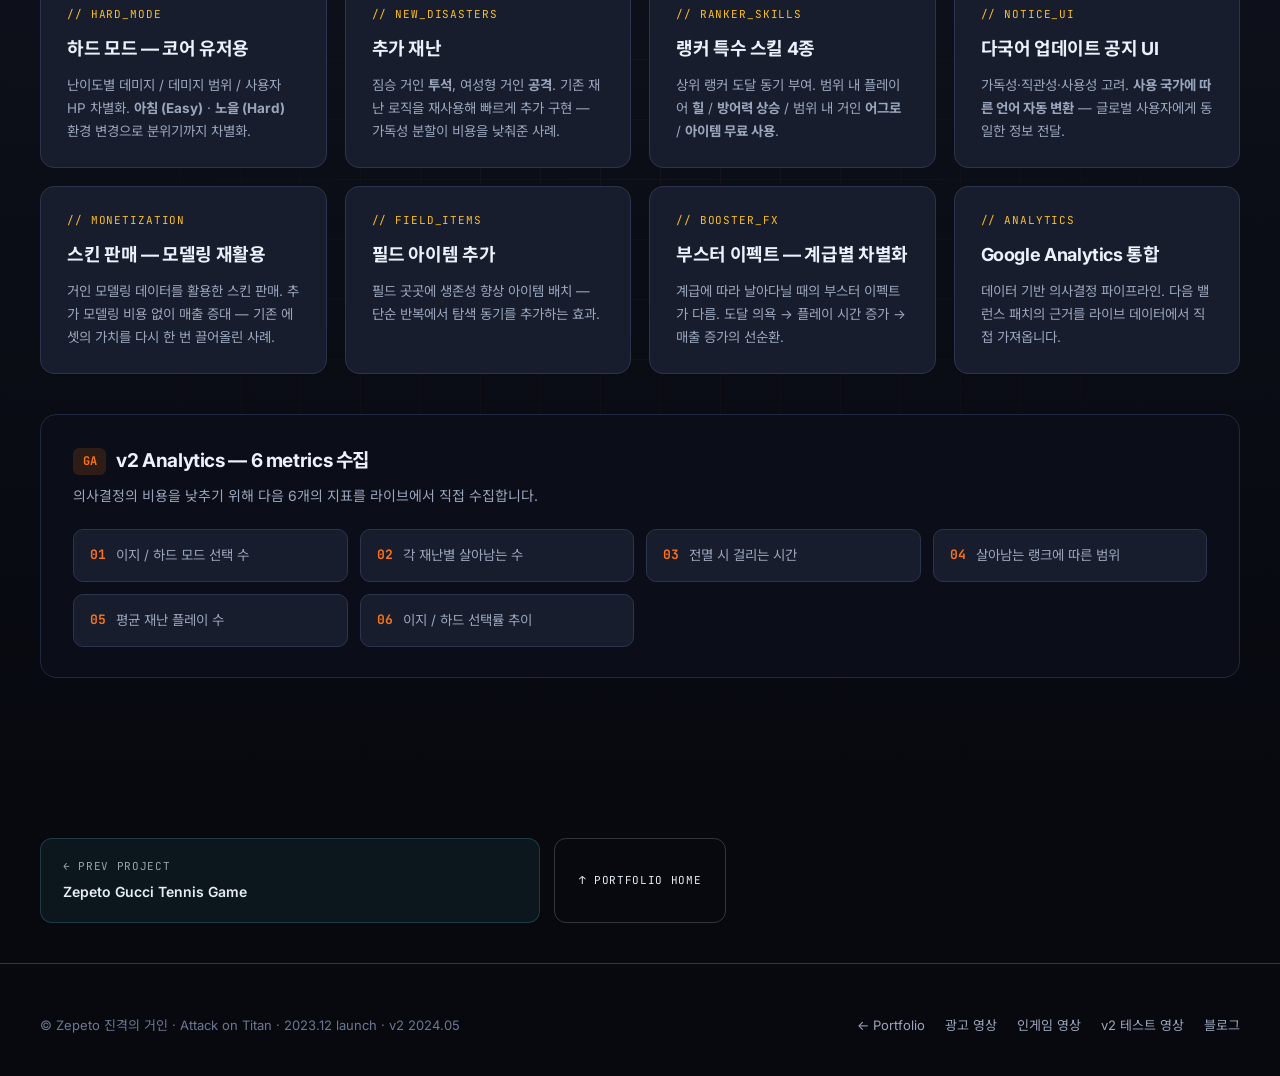
==== commit 5ab66f15: "프로젝트 영상과 히어로 썸네일 개선" ====
--- a/attack-on-titan/index.html
+++ b/attack-on-titan/index.html
@@ -270,7 +270,7 @@
     }
     .hero-key {
       position: relative;
-      aspect-ratio: 3 / 4;
+      aspect-ratio: 2316 / 904;
       border-radius: 22px;
       overflow: hidden;
       box-shadow: 0 24px 60px rgba(60, 18, 10, 0.4);
@@ -285,7 +285,23 @@
       padding: 28px;
     }
     .hero-key:hover { transform: rotate(0); }
+    .hero-key .hero-thumb {
+      position: absolute;
+      inset: 0;
+      width: 100%;
+      height: 100%;
+      object-fit: cover;
+    }
+    .hero-key::after {
+      content: "";
+      position: absolute;
+      inset: 0;
+      background: linear-gradient(180deg, transparent 48%, rgba(20, 4, 4, 0.82) 100%);
+      pointer-events: none;
+    }
     .hero-key .key-overlay {
+      position: relative;
+      z-index: 2;
       color: #fdf2c8;
       font-family: "Gowun Batang", serif;
     }
@@ -316,6 +332,7 @@
     }
     .hero-key .badge {
       position: absolute; top: 18px; right: 18px;
+      z-index: 2;
       background: rgba(0, 0, 0, 0.5);
       backdrop-filter: blur(6px);
       padding: 8px 14px; border-radius: 999px;
@@ -969,7 +986,7 @@
       </div>
       <div class="hero-visual">
         <div class="hero-key">
-          <div class="titan-silhouette"></div>
+          <img class="hero-thumb" src="assets/attack-update1-1.jpg" alt="진격의 거인 멀티플레이 생존 진행 화면" />
           <div class="badge"><span class="dot"></span> LIVE · ZEPETO</div>
           <div class="key-overlay">
             <p class="ko">진격의 거인</p>
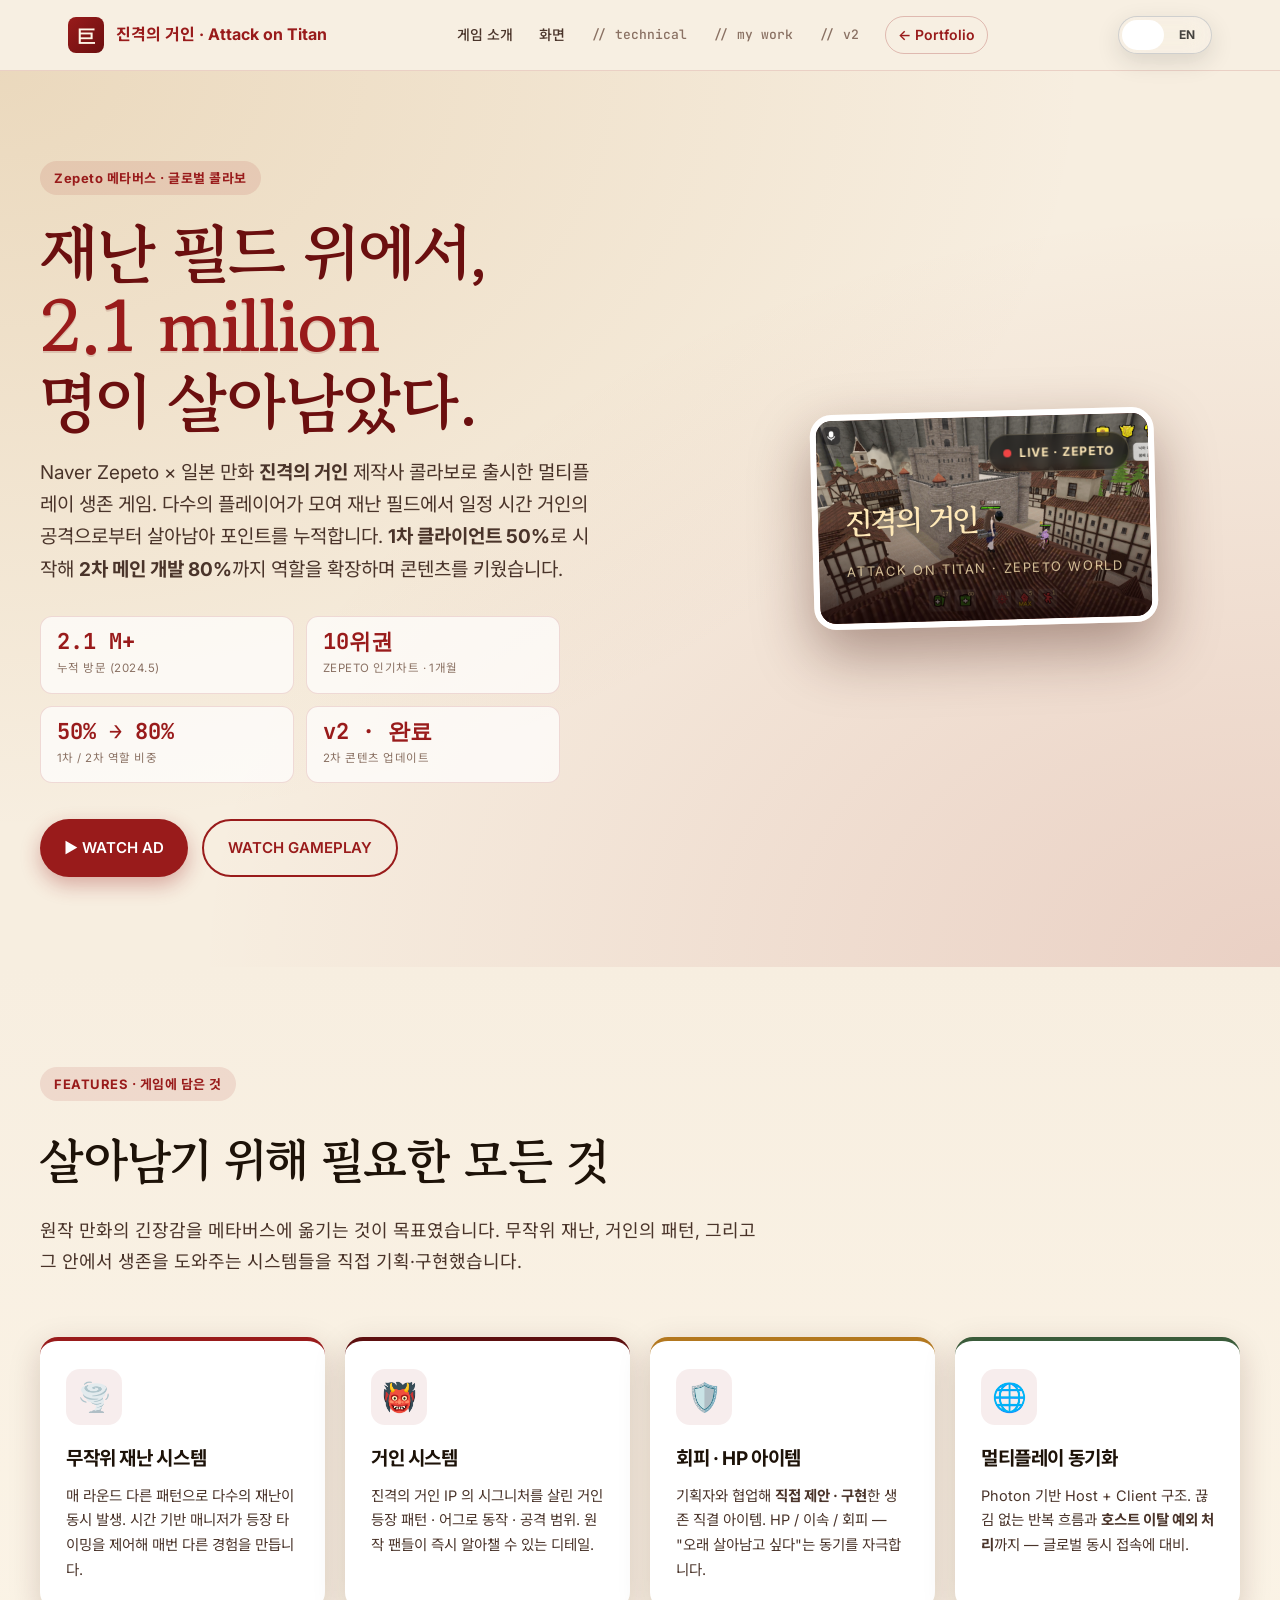
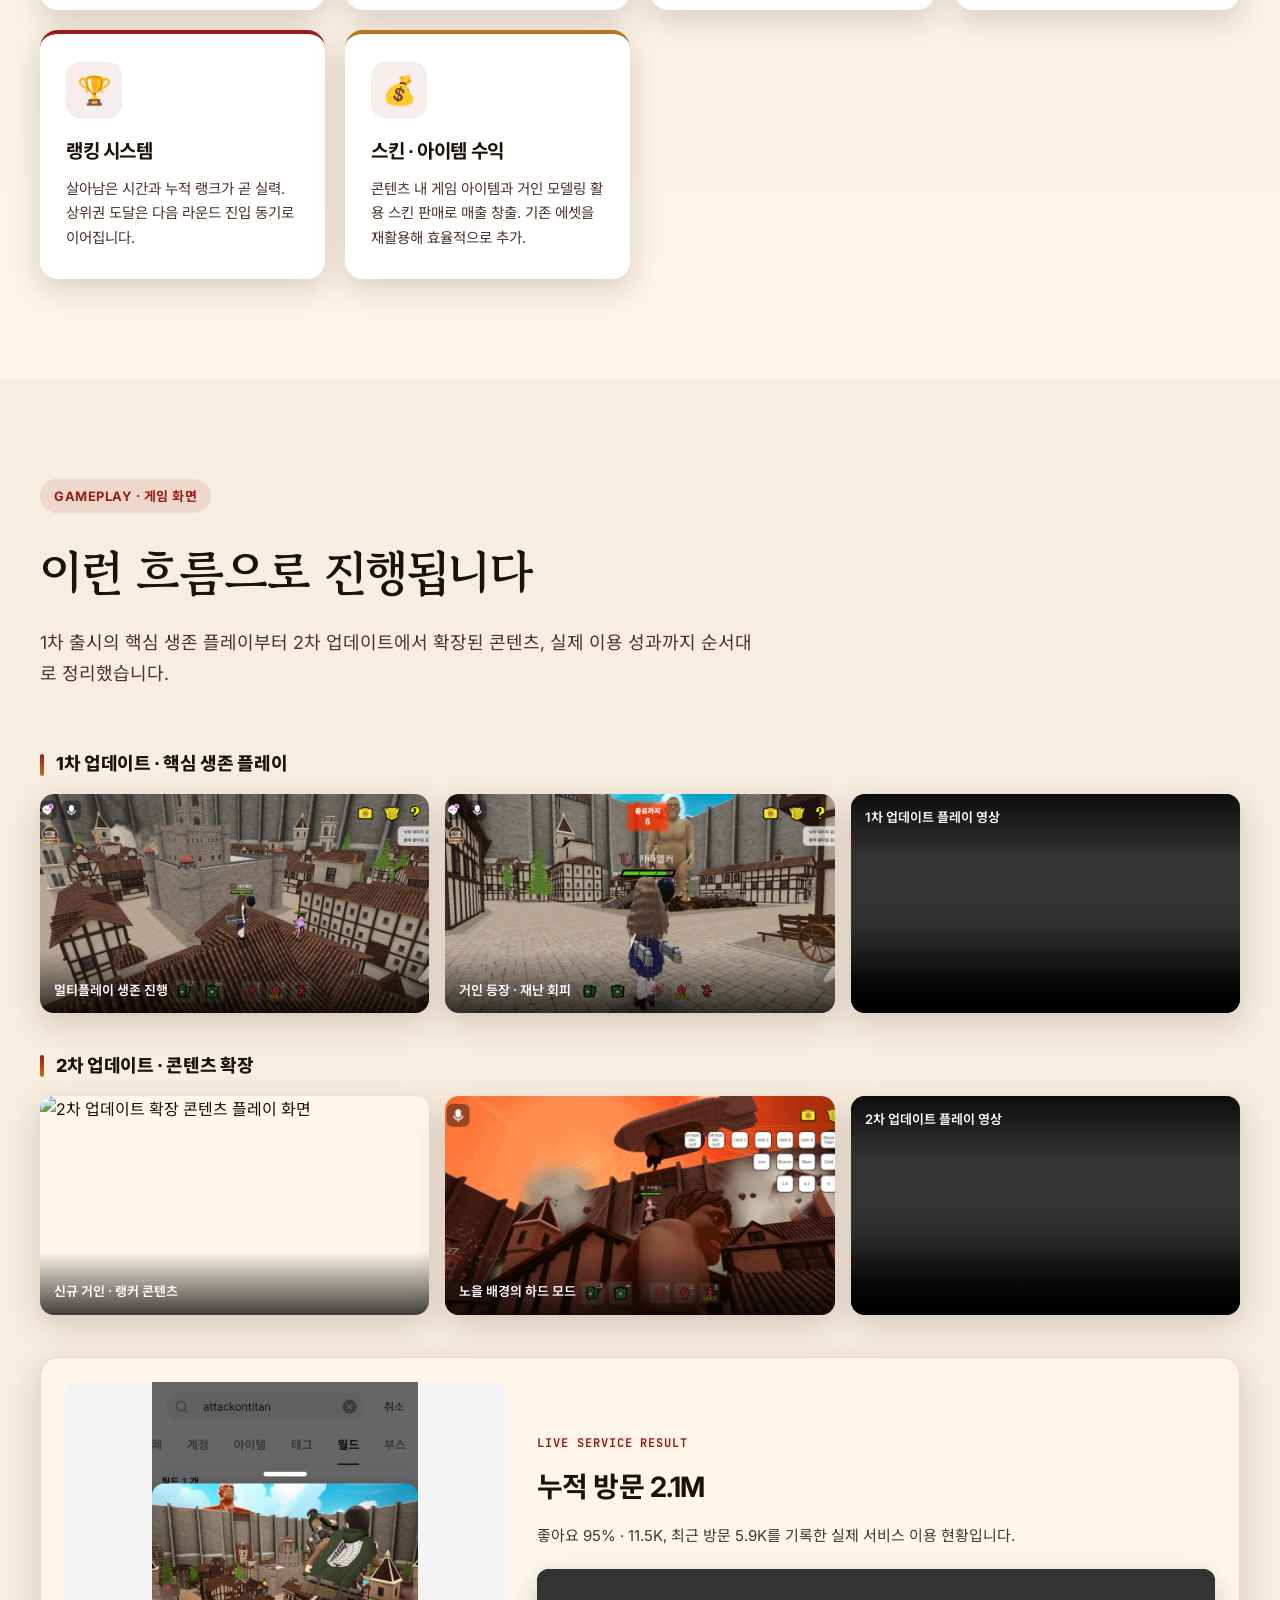
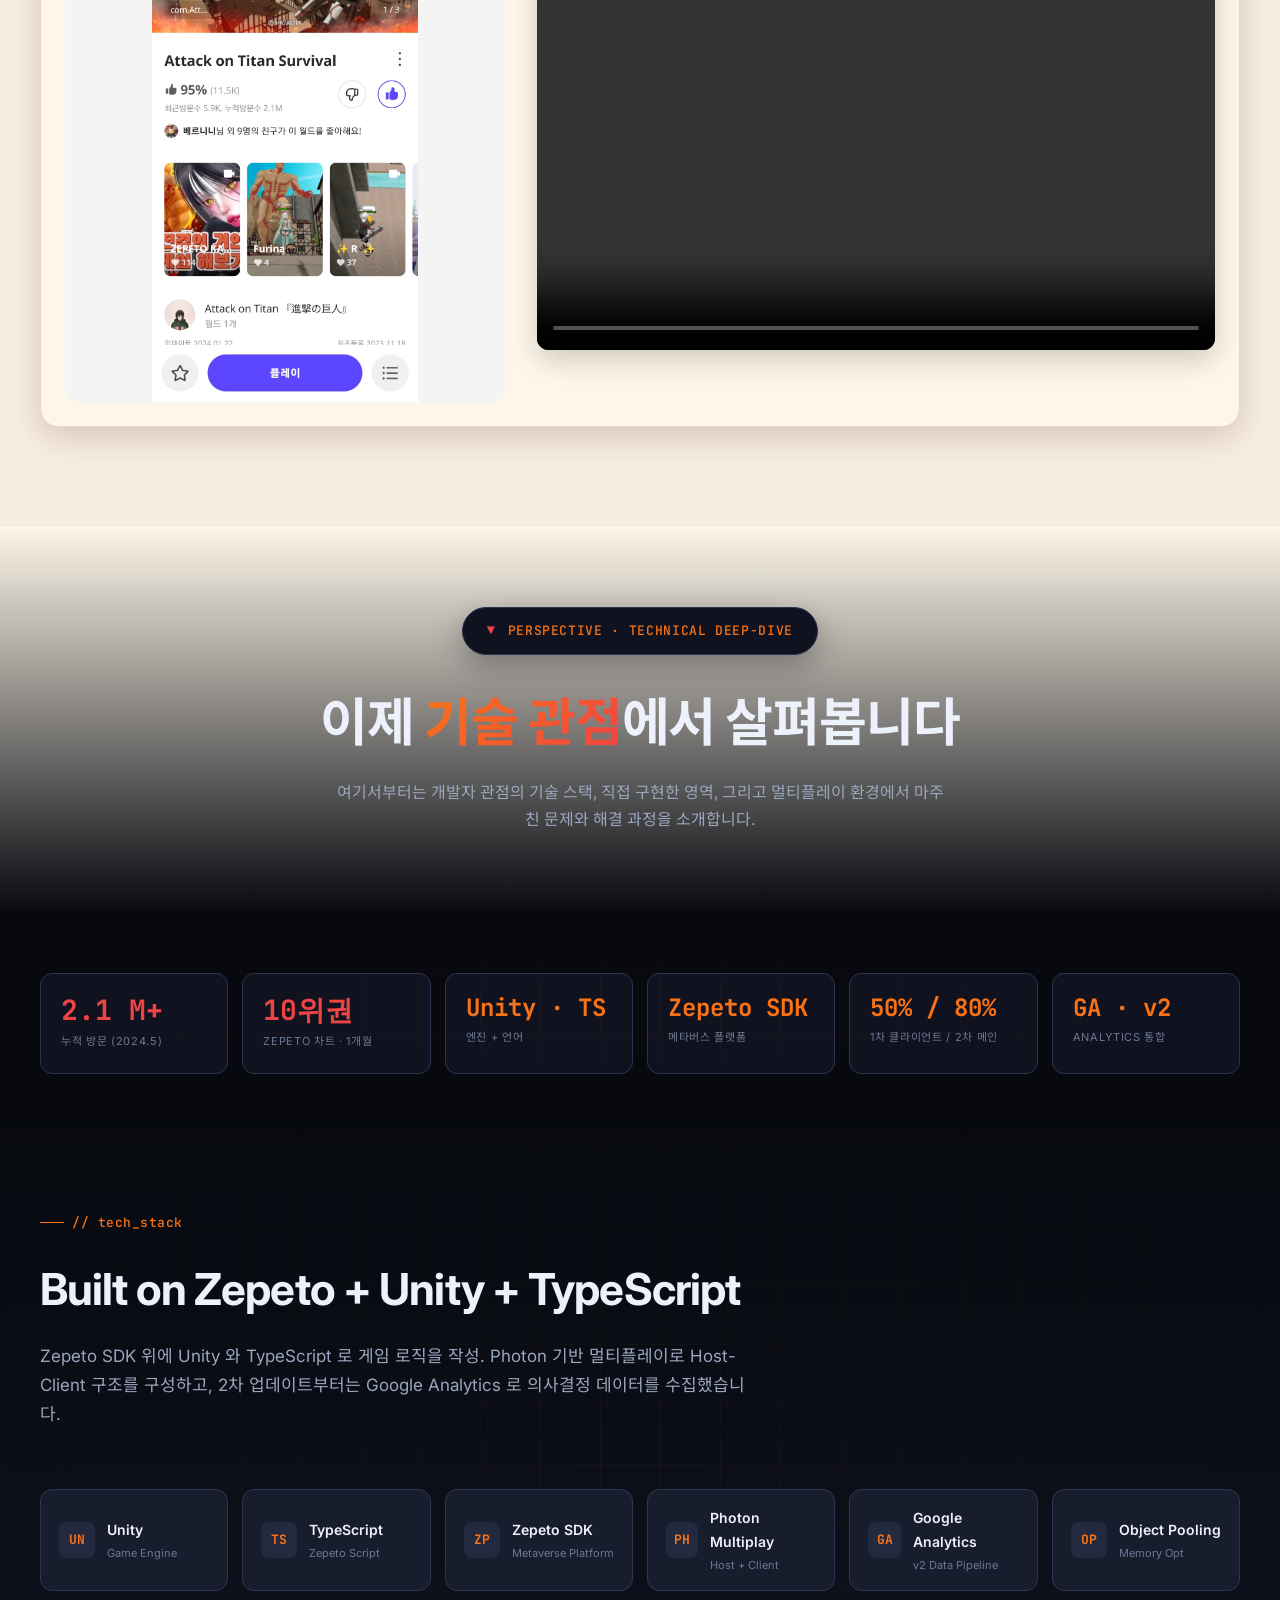
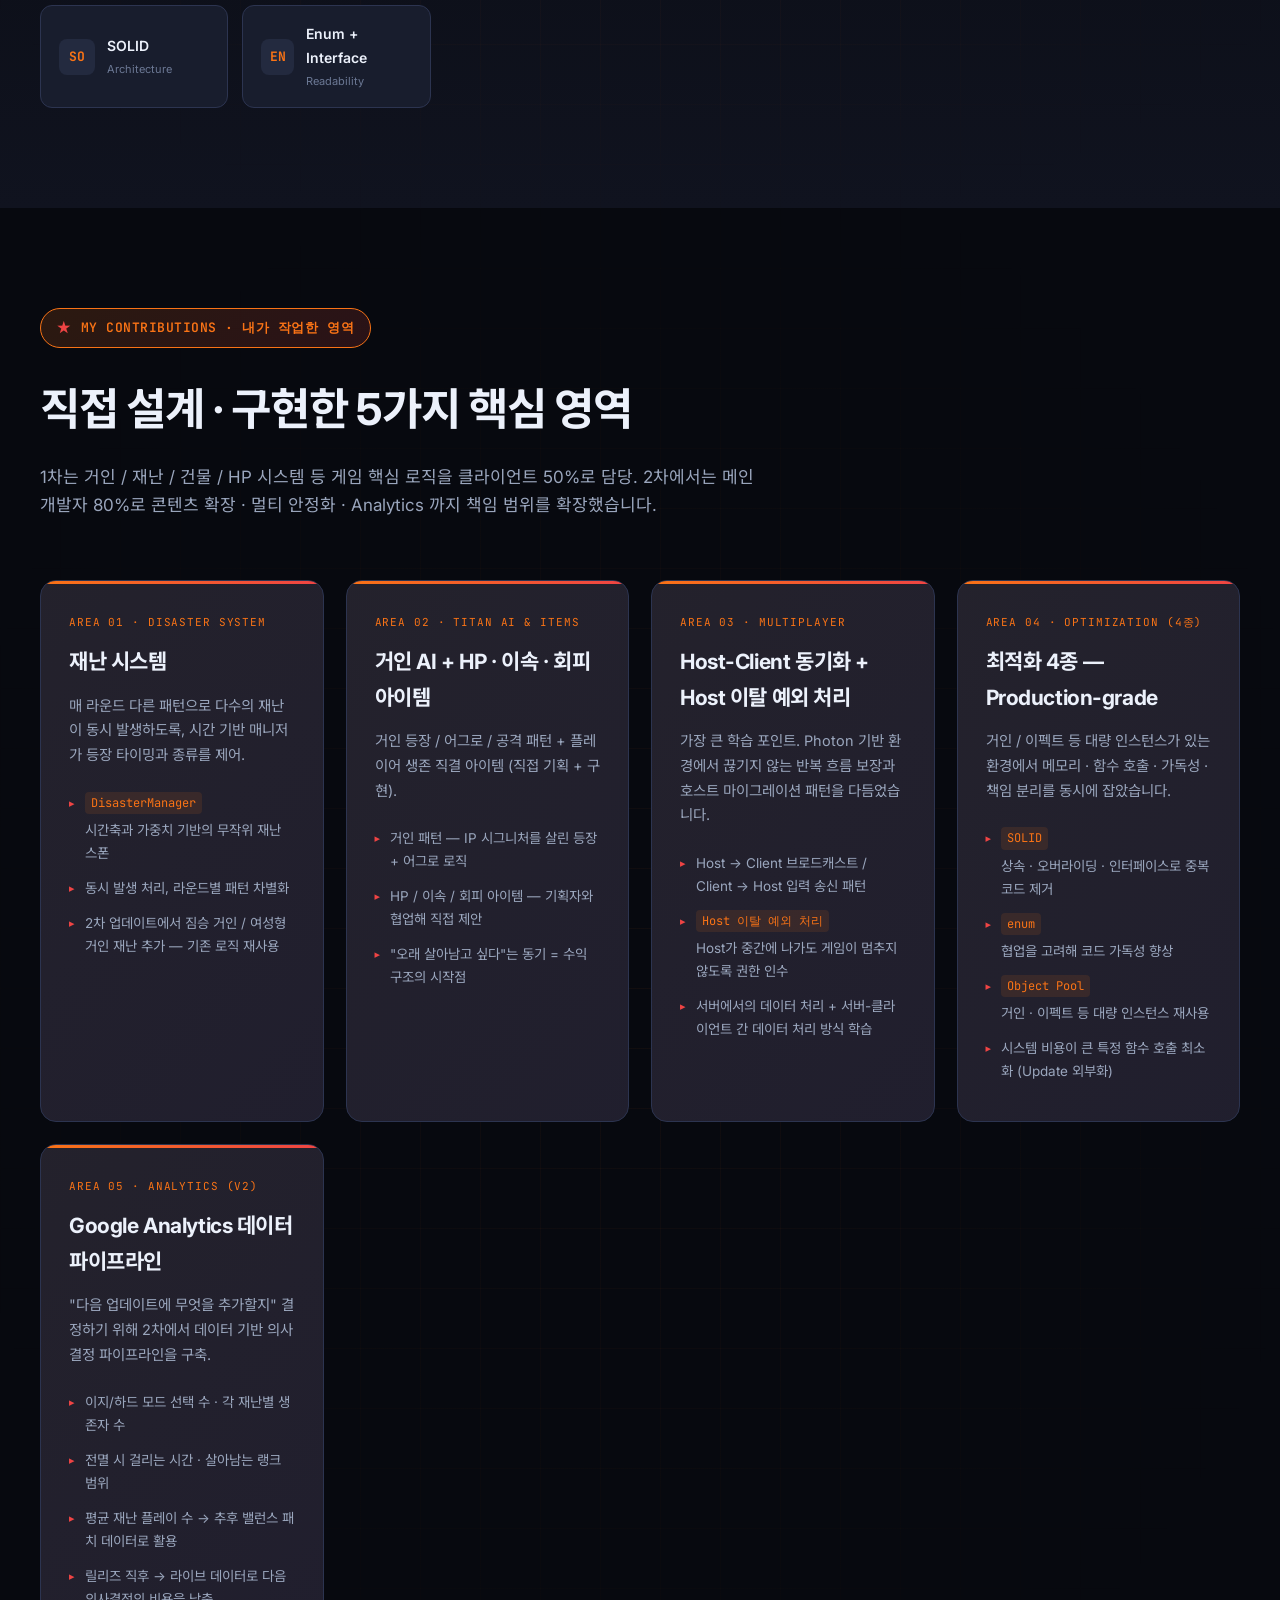
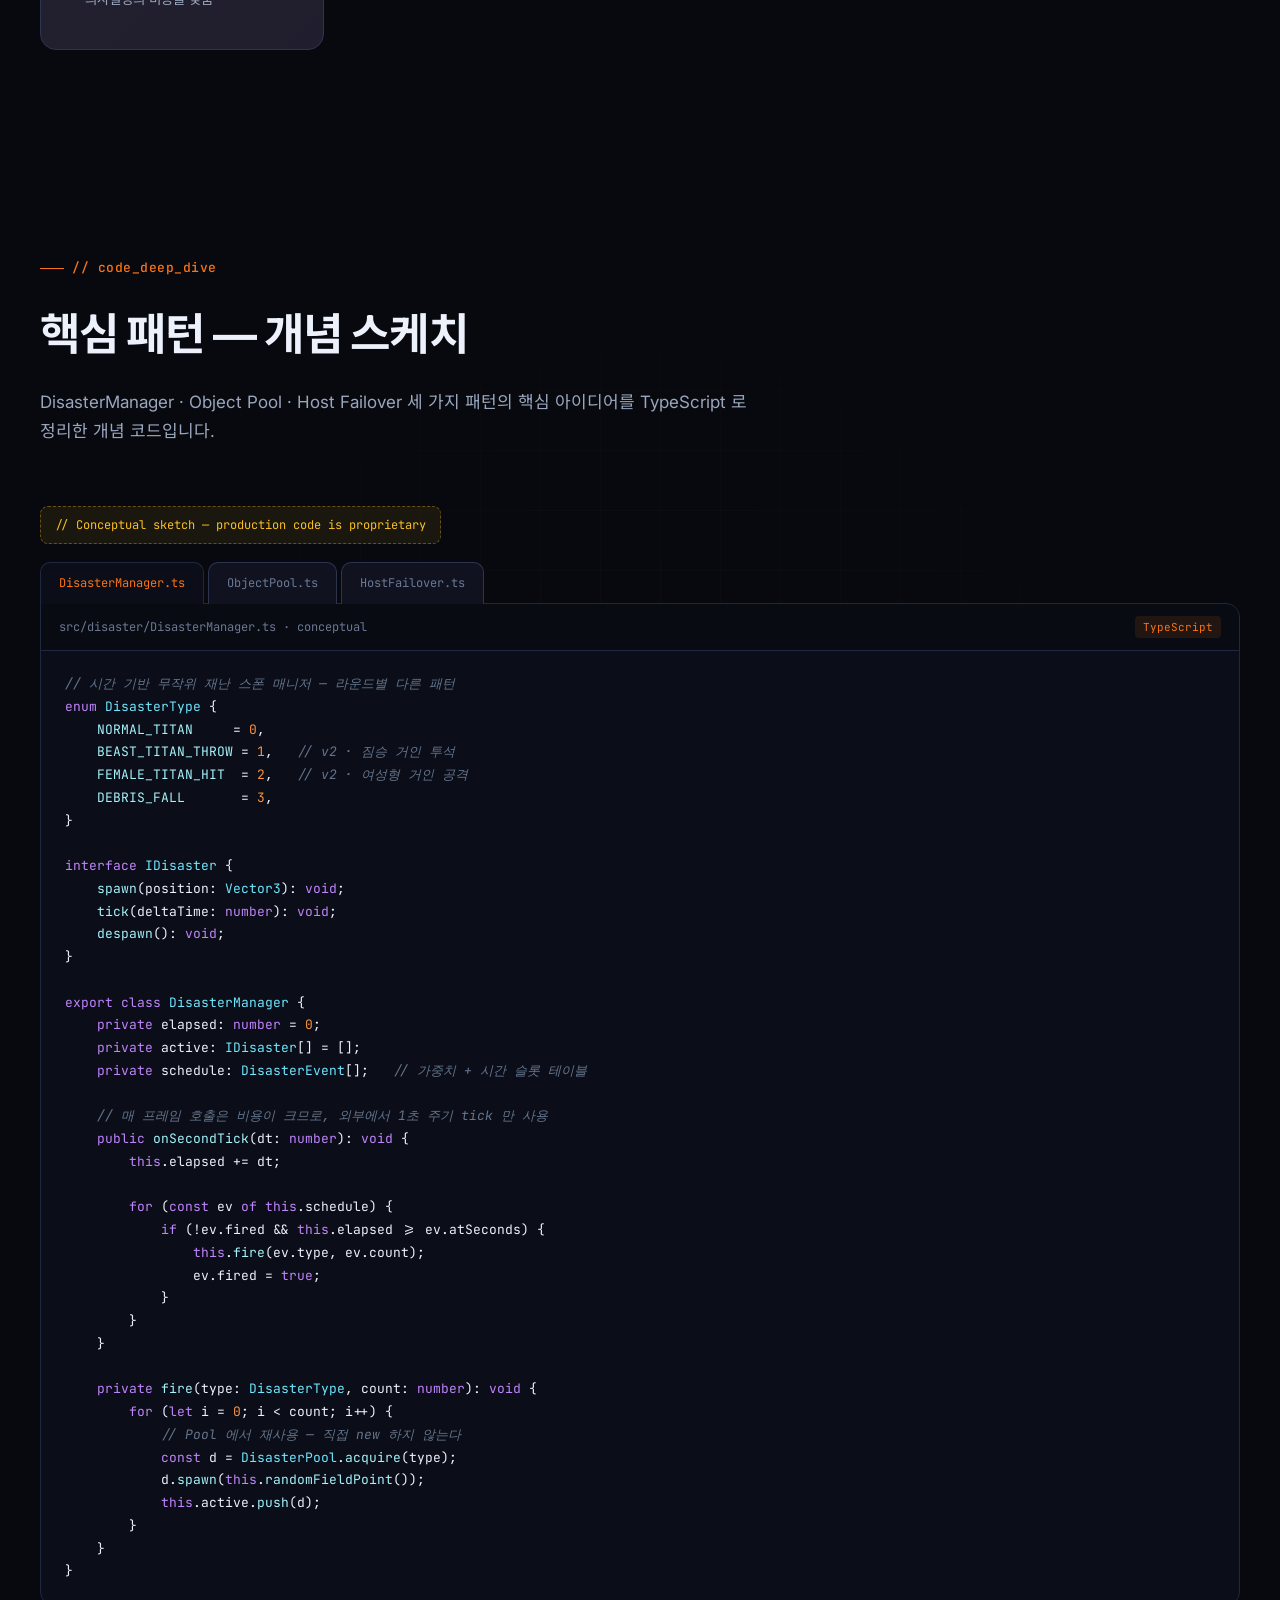
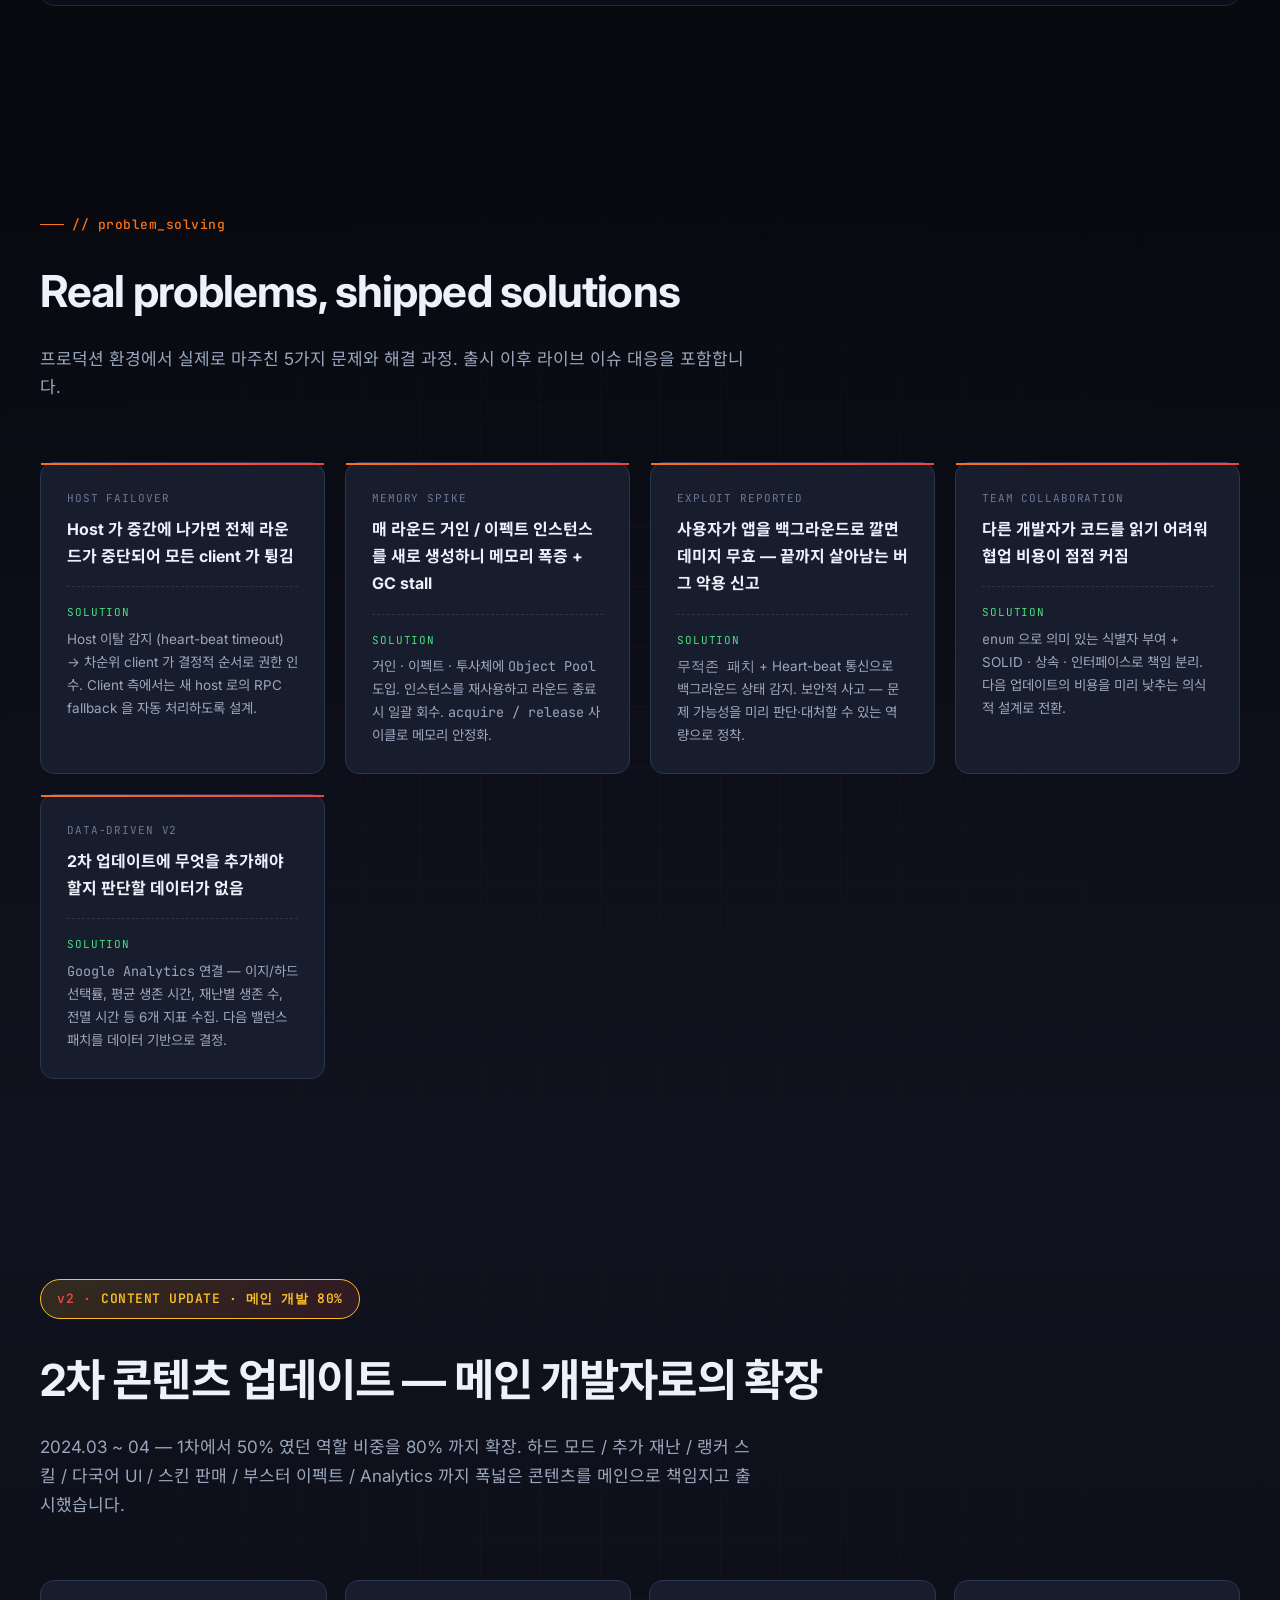
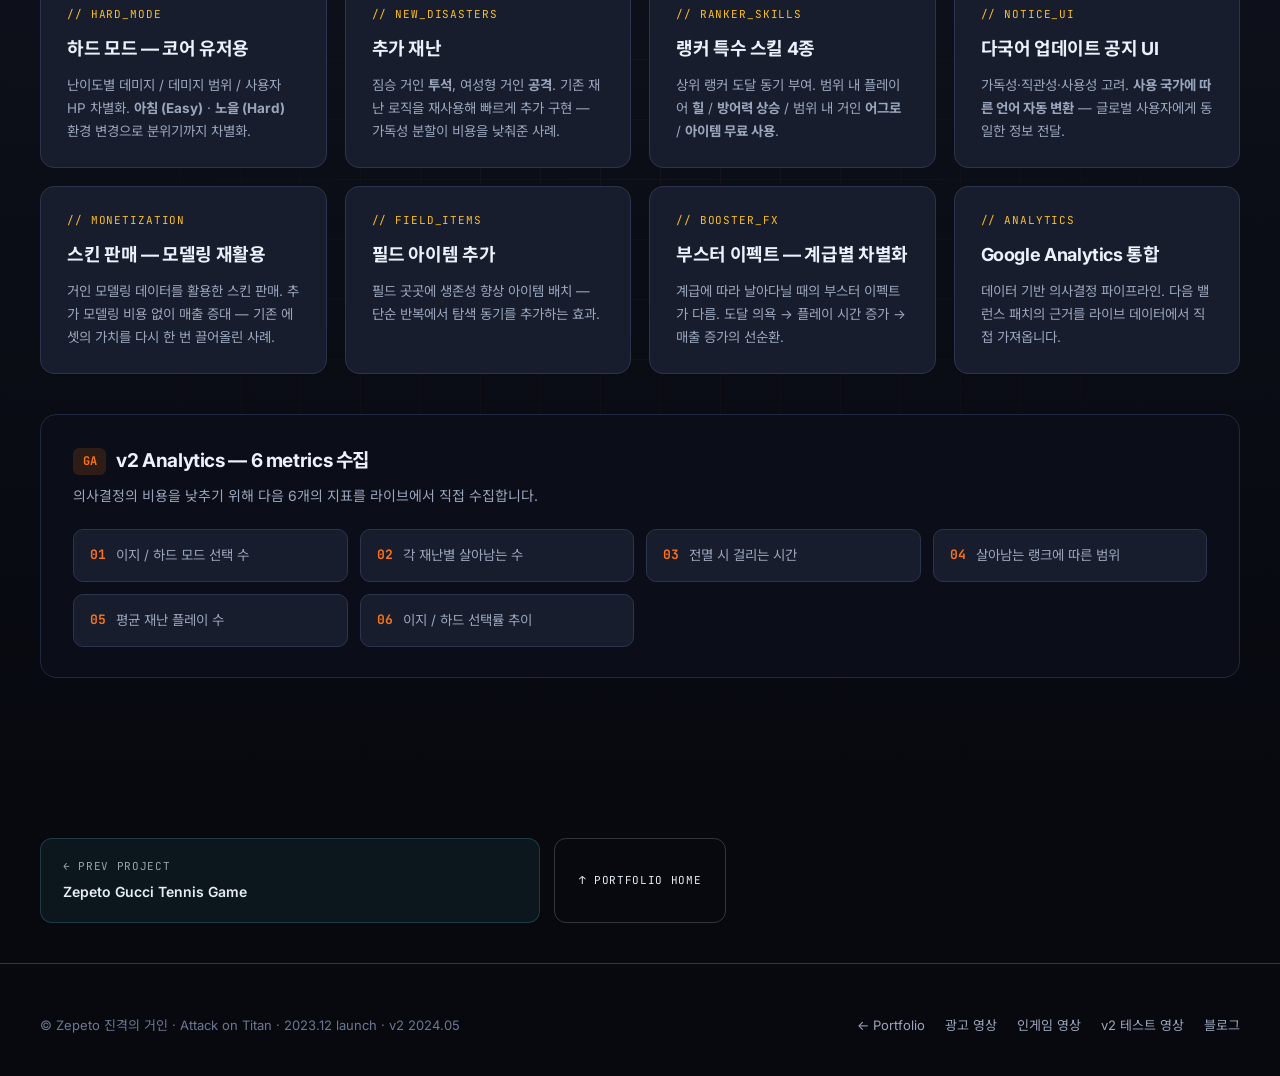
==== commit c6f058a1: "진격의 거인 히어로 썸네일 크기 조정" ====
--- a/attack-on-titan/index.html
+++ b/attack-on-titan/index.html
@@ -270,7 +270,7 @@
     }
     .hero-key {
       position: relative;
-      aspect-ratio: 2316 / 904;
+      aspect-ratio: 16 / 10;
       border-radius: 22px;
       overflow: hidden;
       box-shadow: 0 24px 60px rgba(60, 18, 10, 0.4);
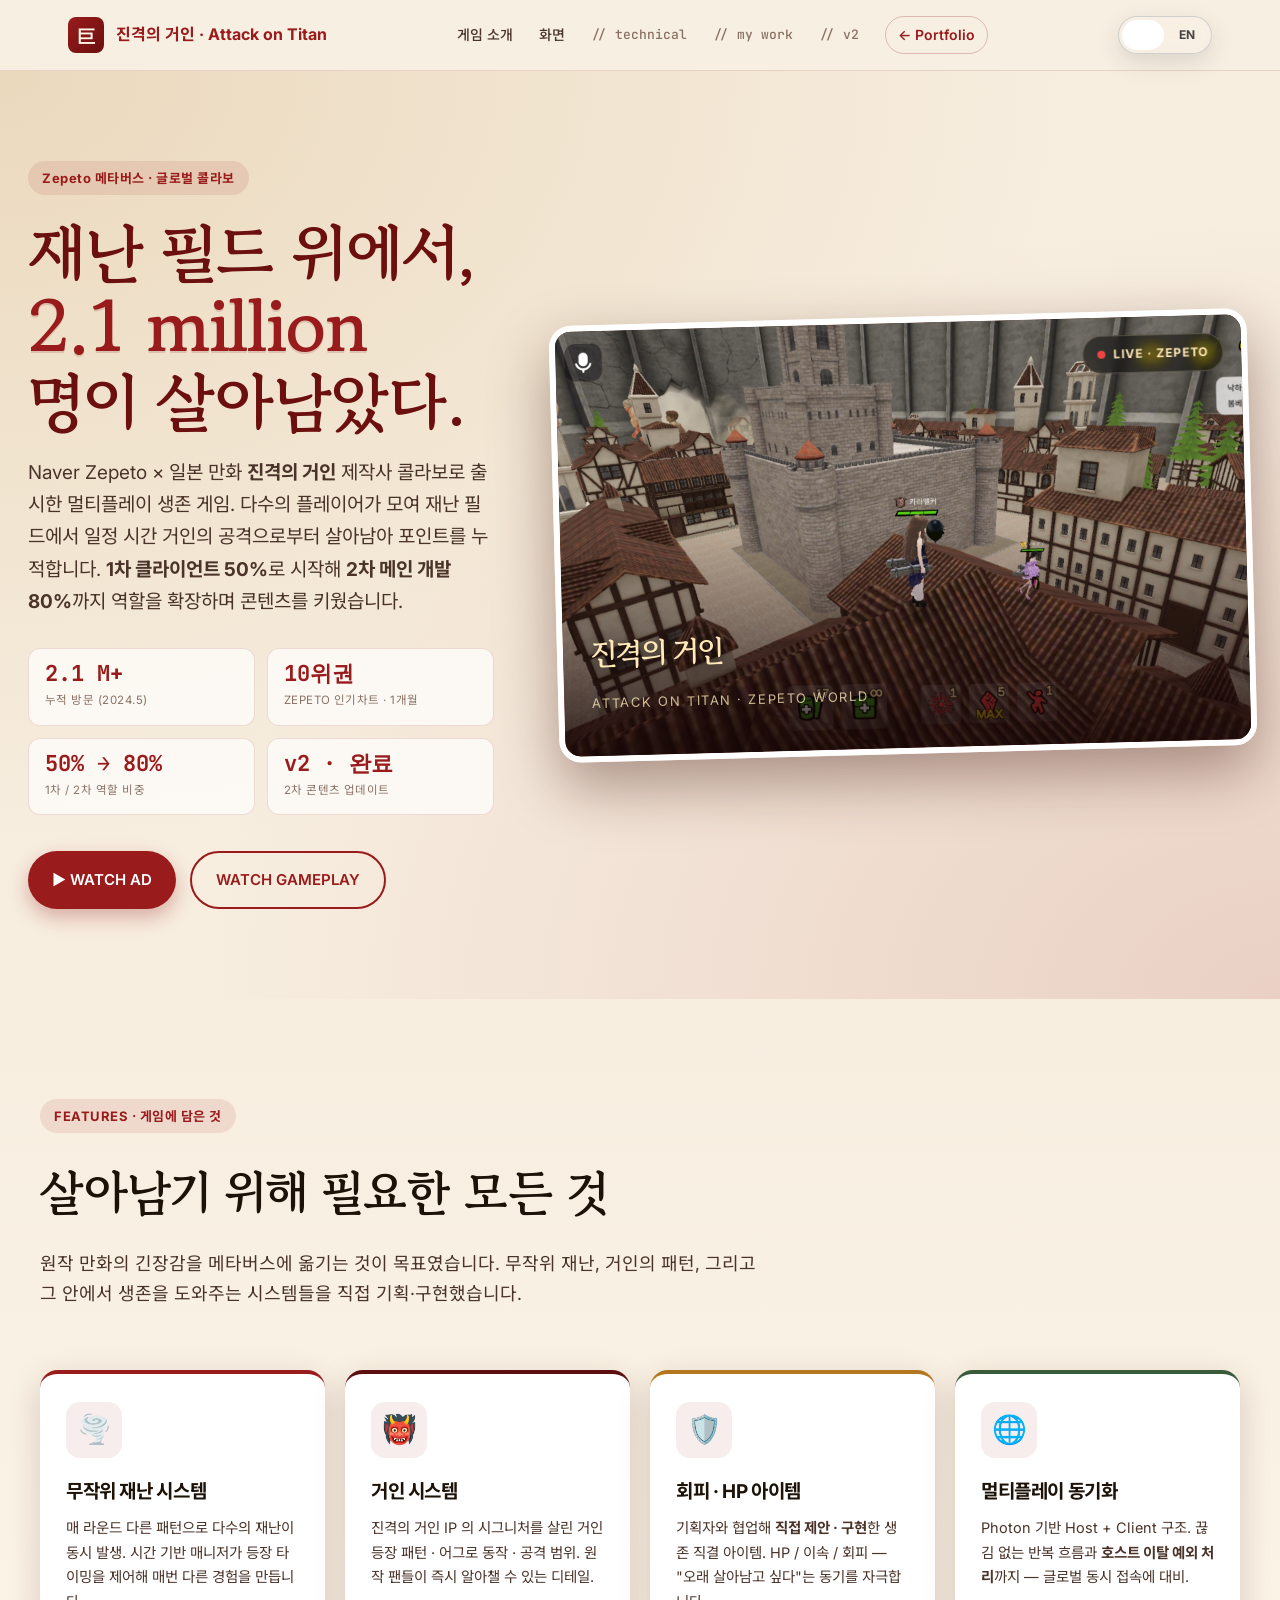
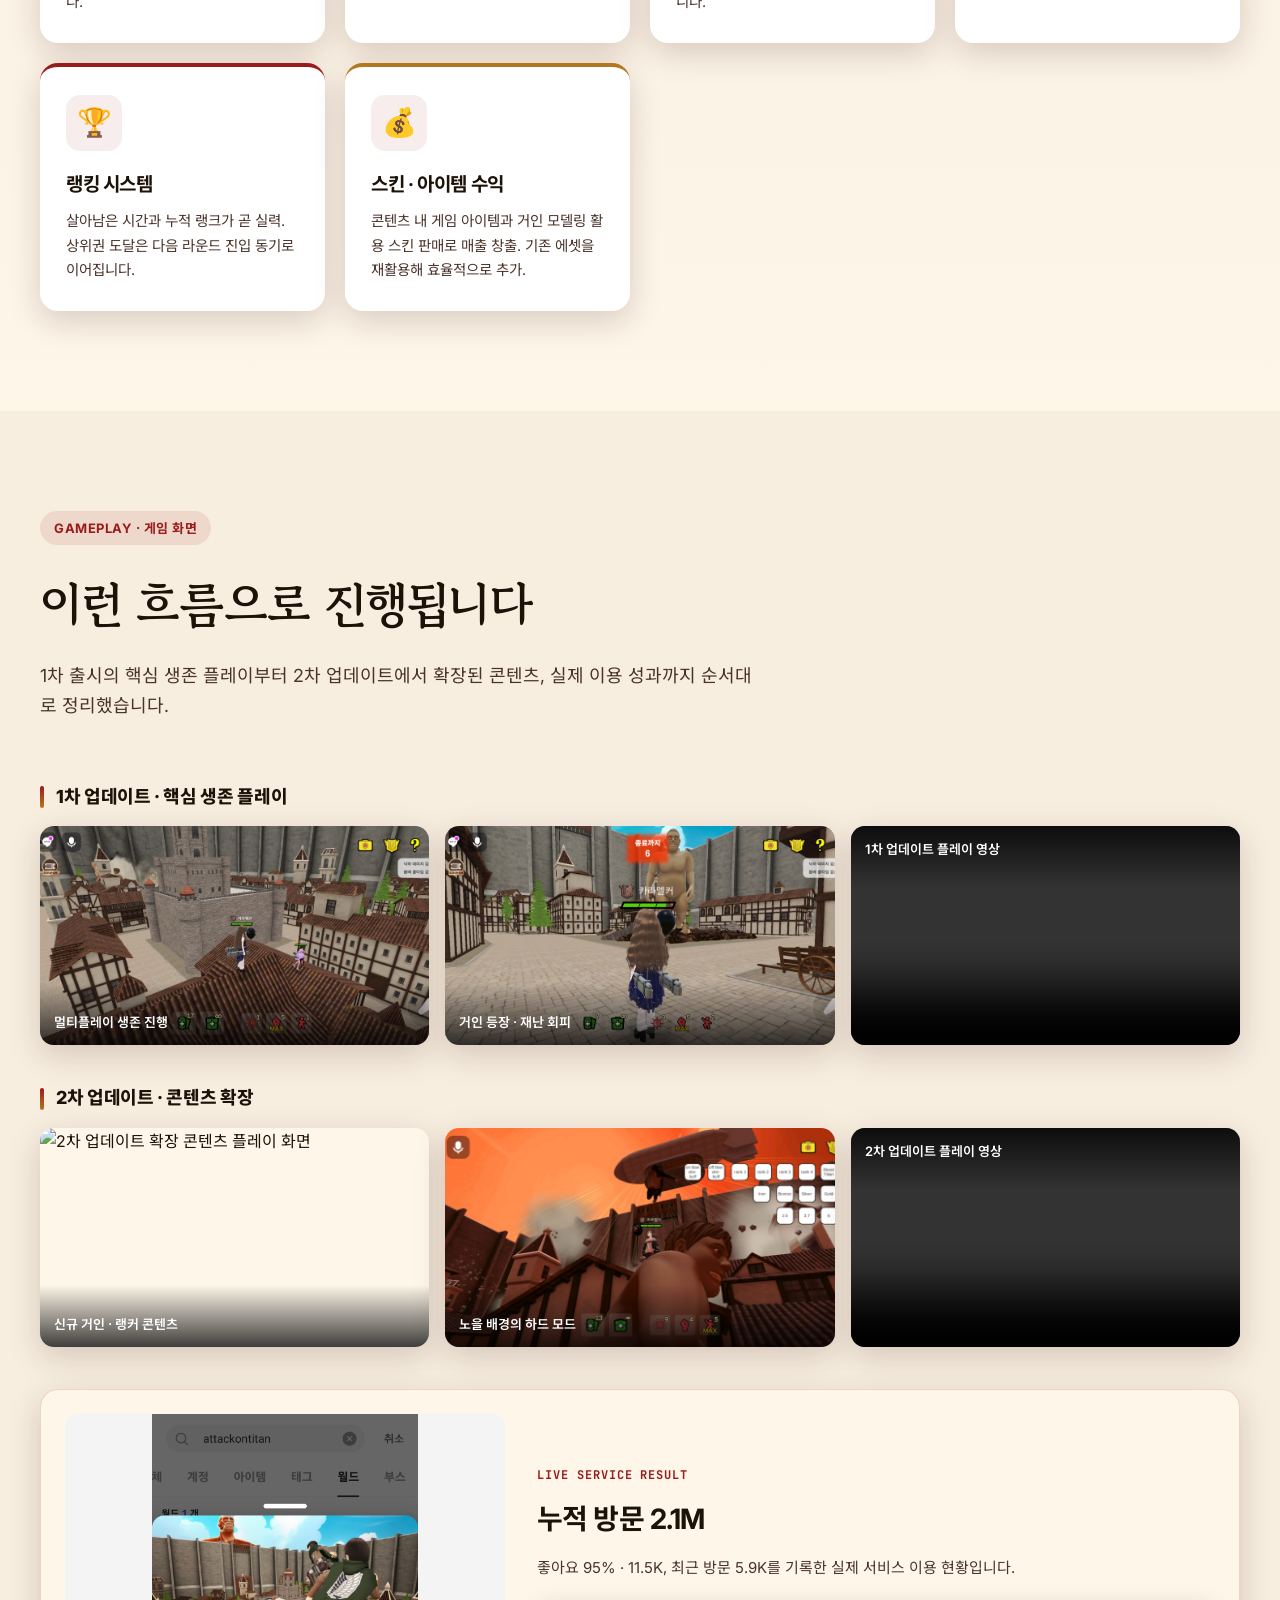
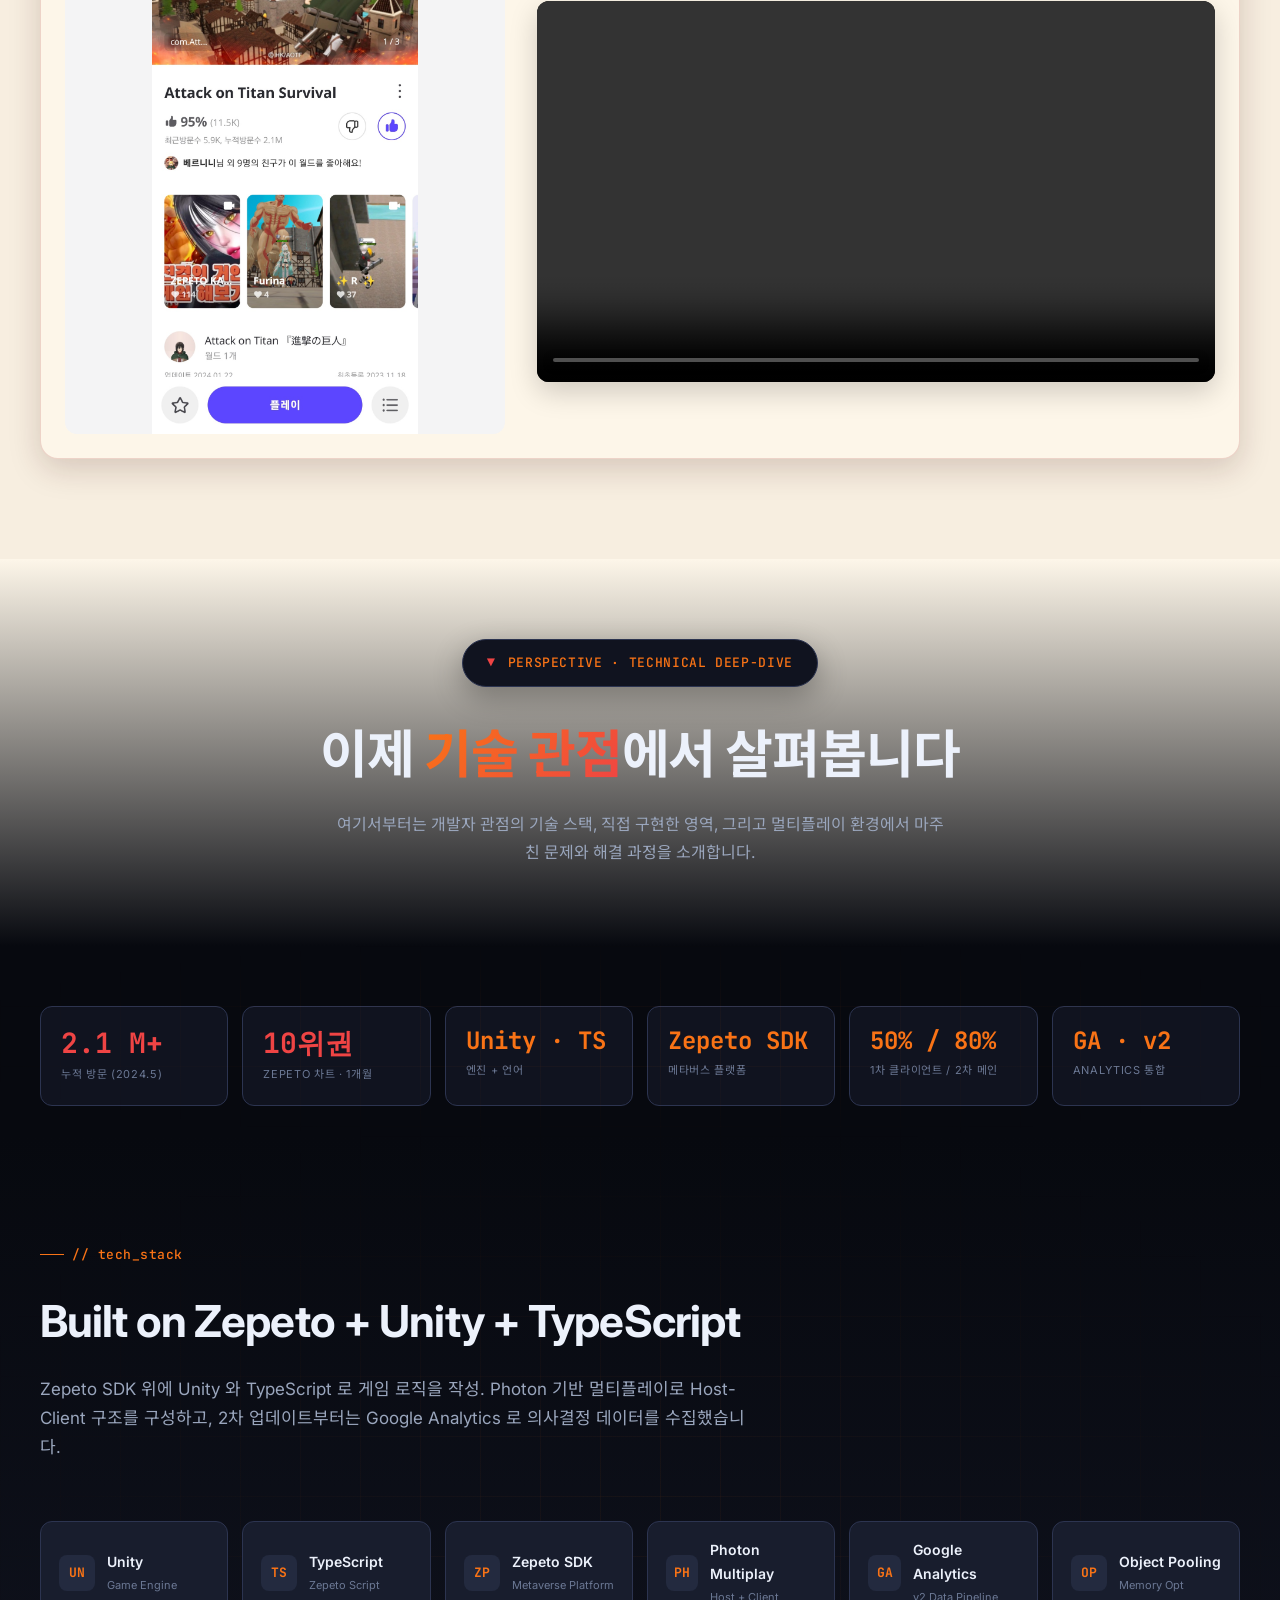
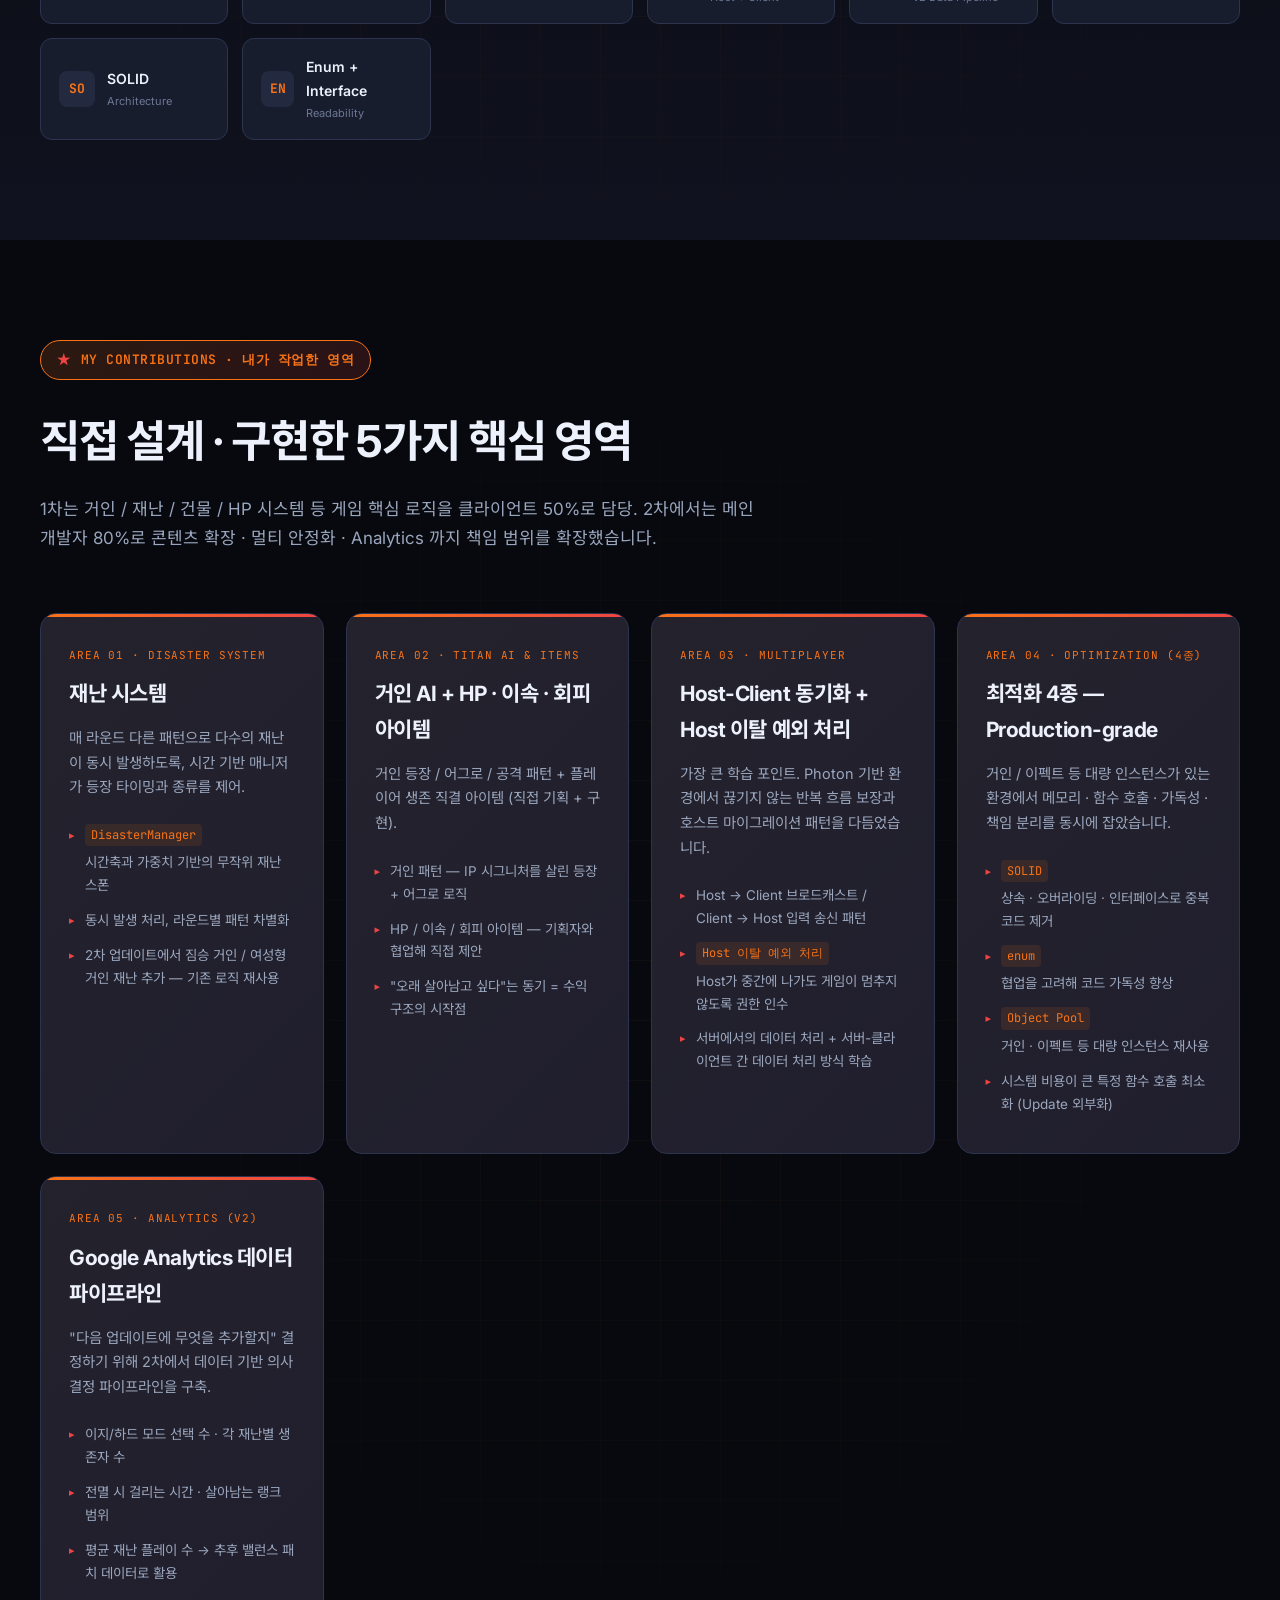
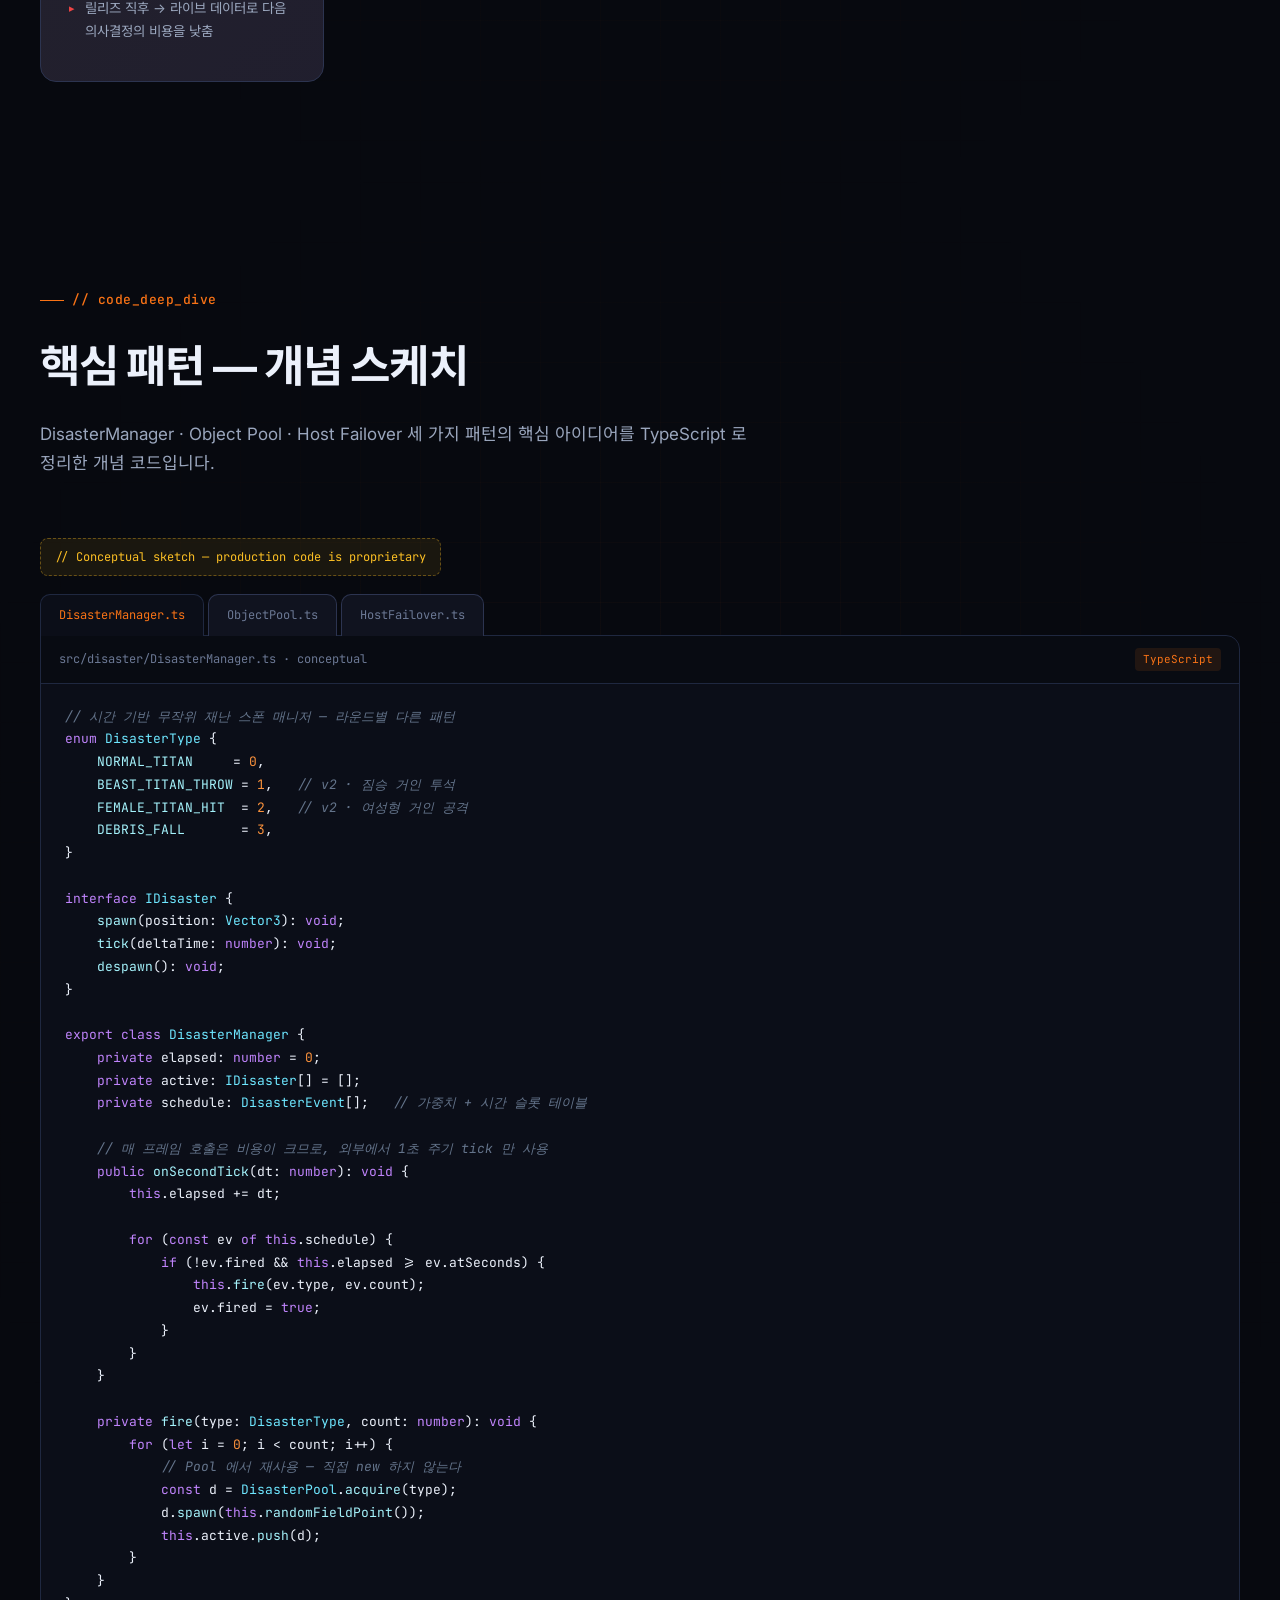
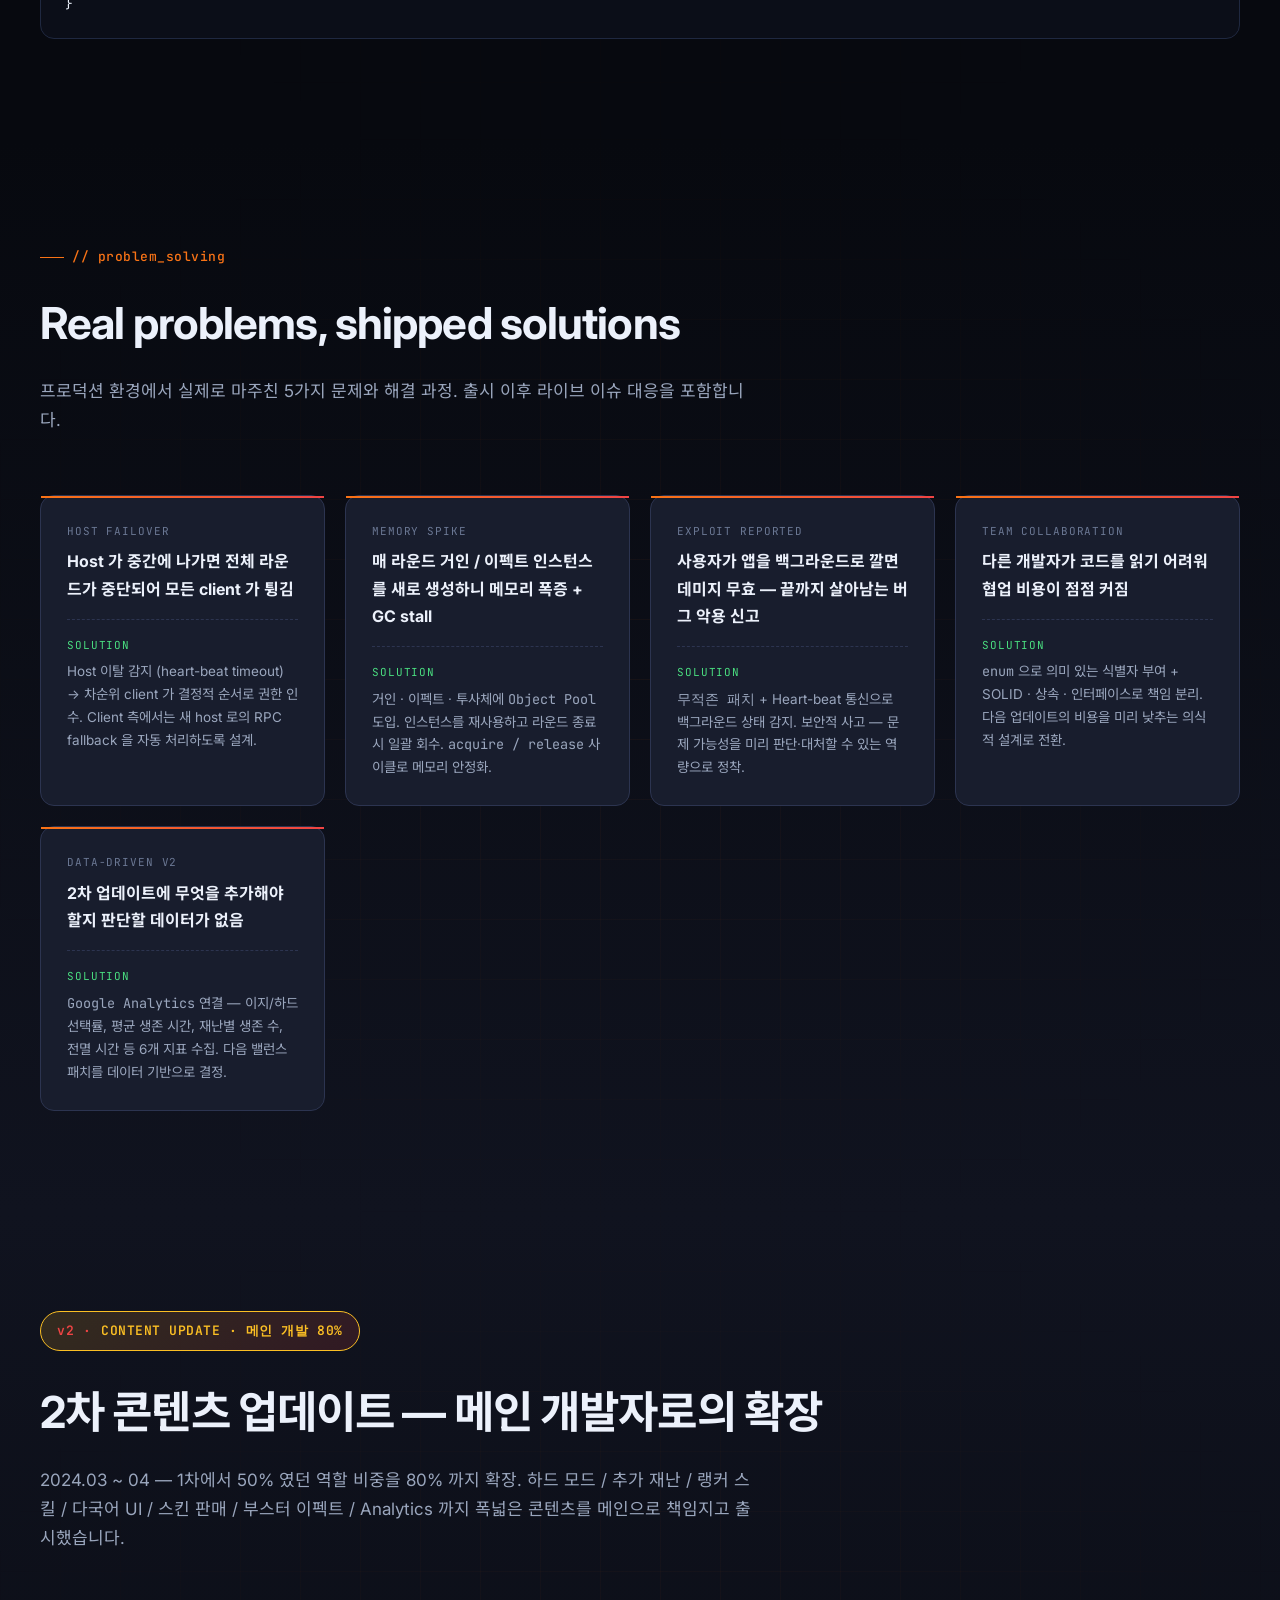
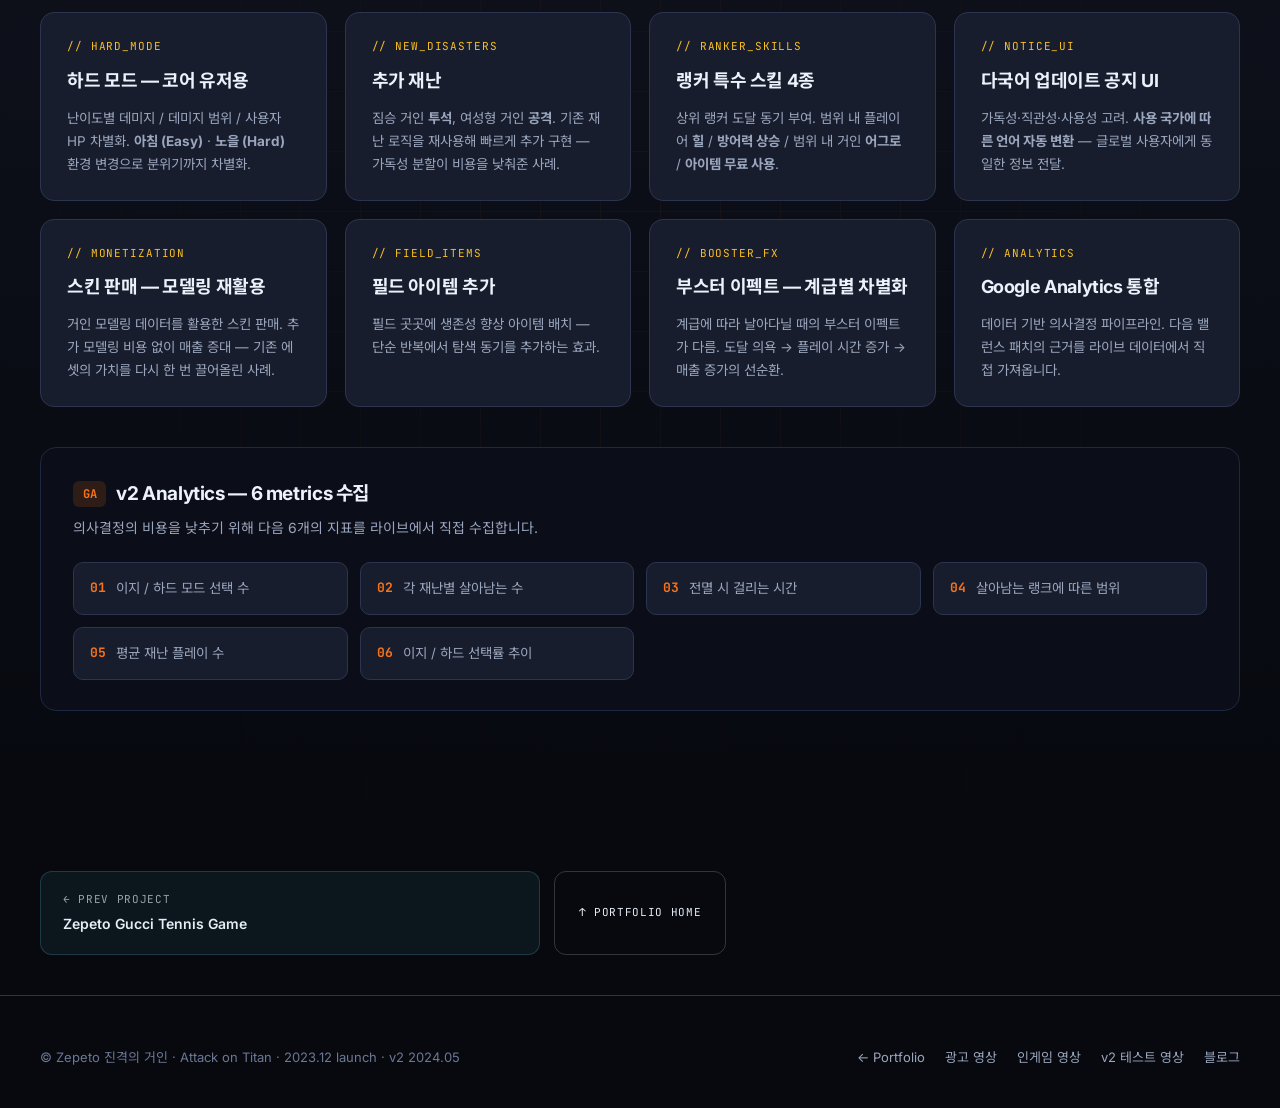
==== commit 8e2bbe08: "진격의 거인 히어로 썸네일 확대" ====
--- a/attack-on-titan/index.html
+++ b/attack-on-titan/index.html
@@ -186,8 +186,8 @@
       overflow: hidden;
     }
     .hero-inner {
-      max-width: 1200px; margin: 0 auto;
-      display: grid; grid-template-columns: 1.1fr 0.9fr; gap: 60px; align-items: center;
+      max-width: 1680px; margin: 0 auto;
+      display: grid; grid-template-columns: 0.8fr 1.2fr; gap: 60px; align-items: center;
     }
     .hero-eyebrow {
       display: inline-flex; align-items: center; gap: 8px;
@@ -265,7 +265,7 @@
     .btn-ghost:hover { background: var(--w-accent); color: white; }
 
     .hero-visual {
-      max-width: 480px; margin: 0 auto;
+      width: 100%; max-width: 960px; margin: 0 auto;
       position: relative;
     }
     .hero-key {
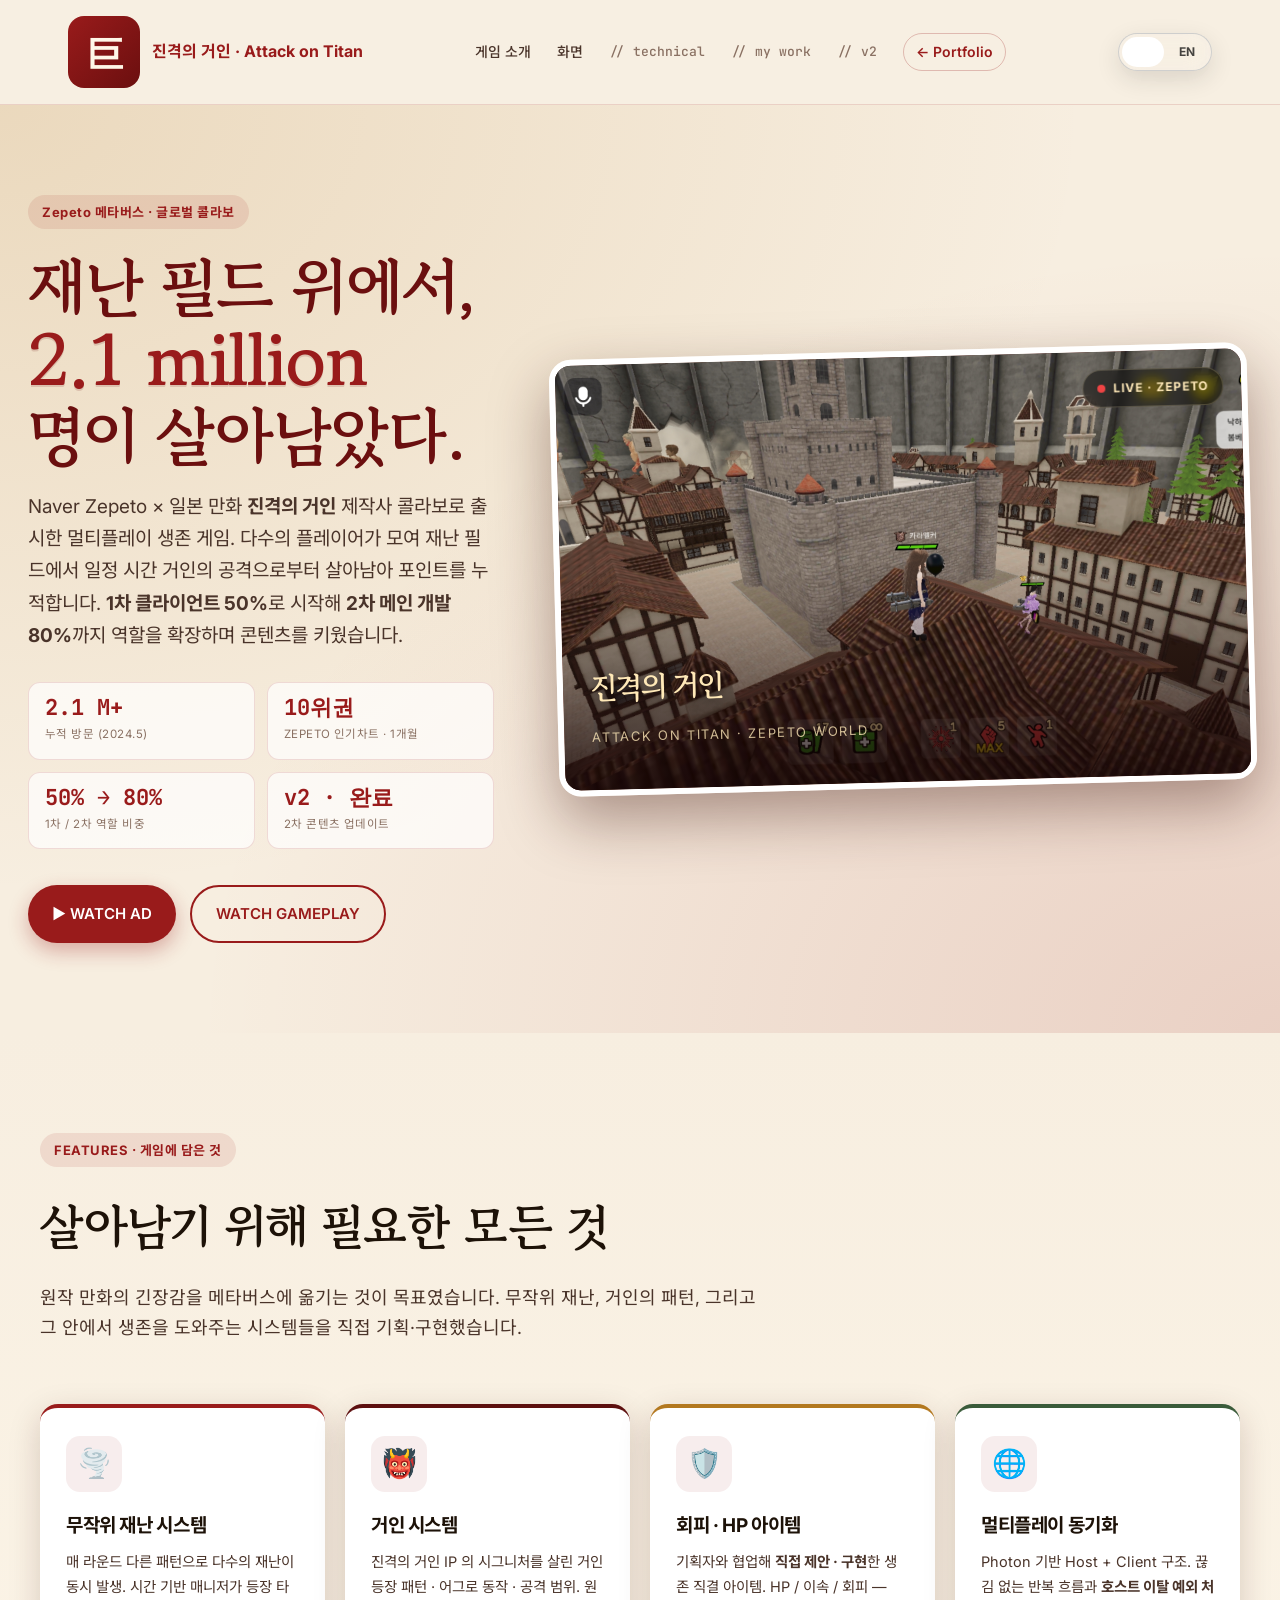
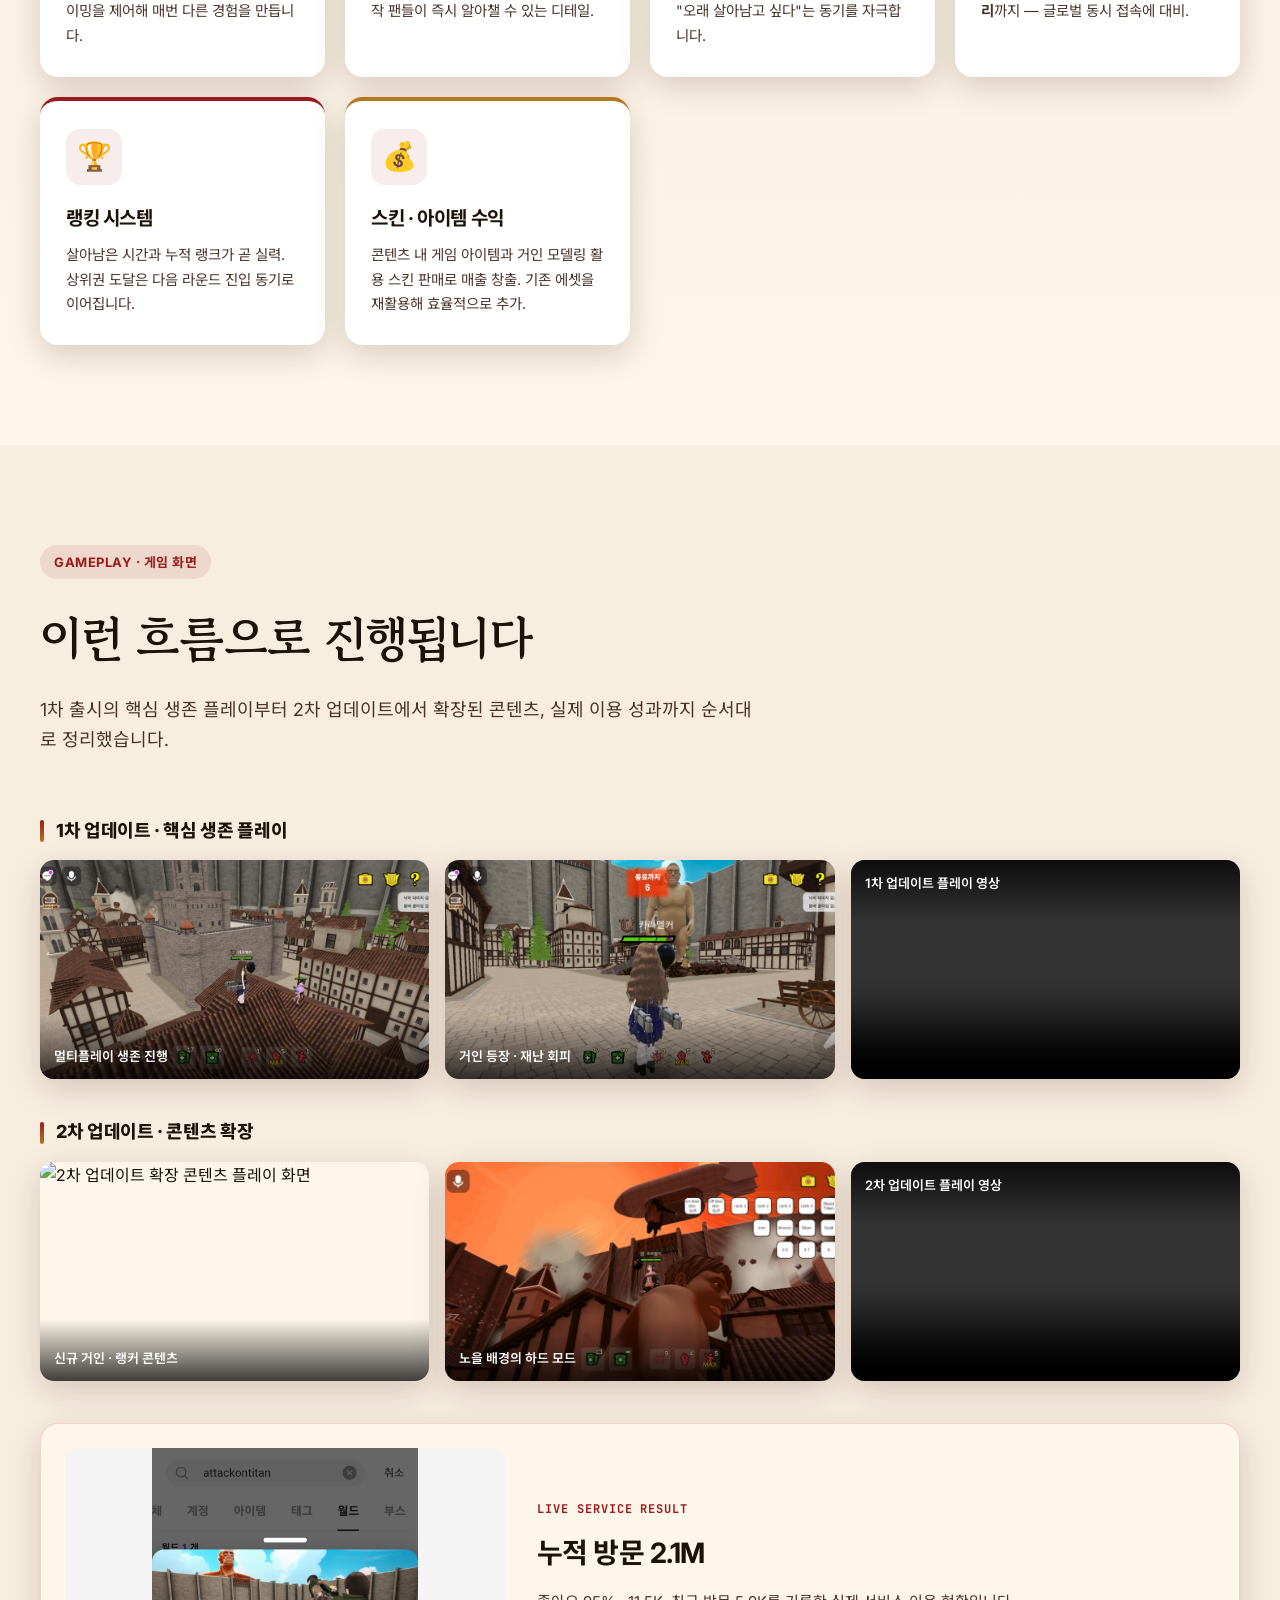
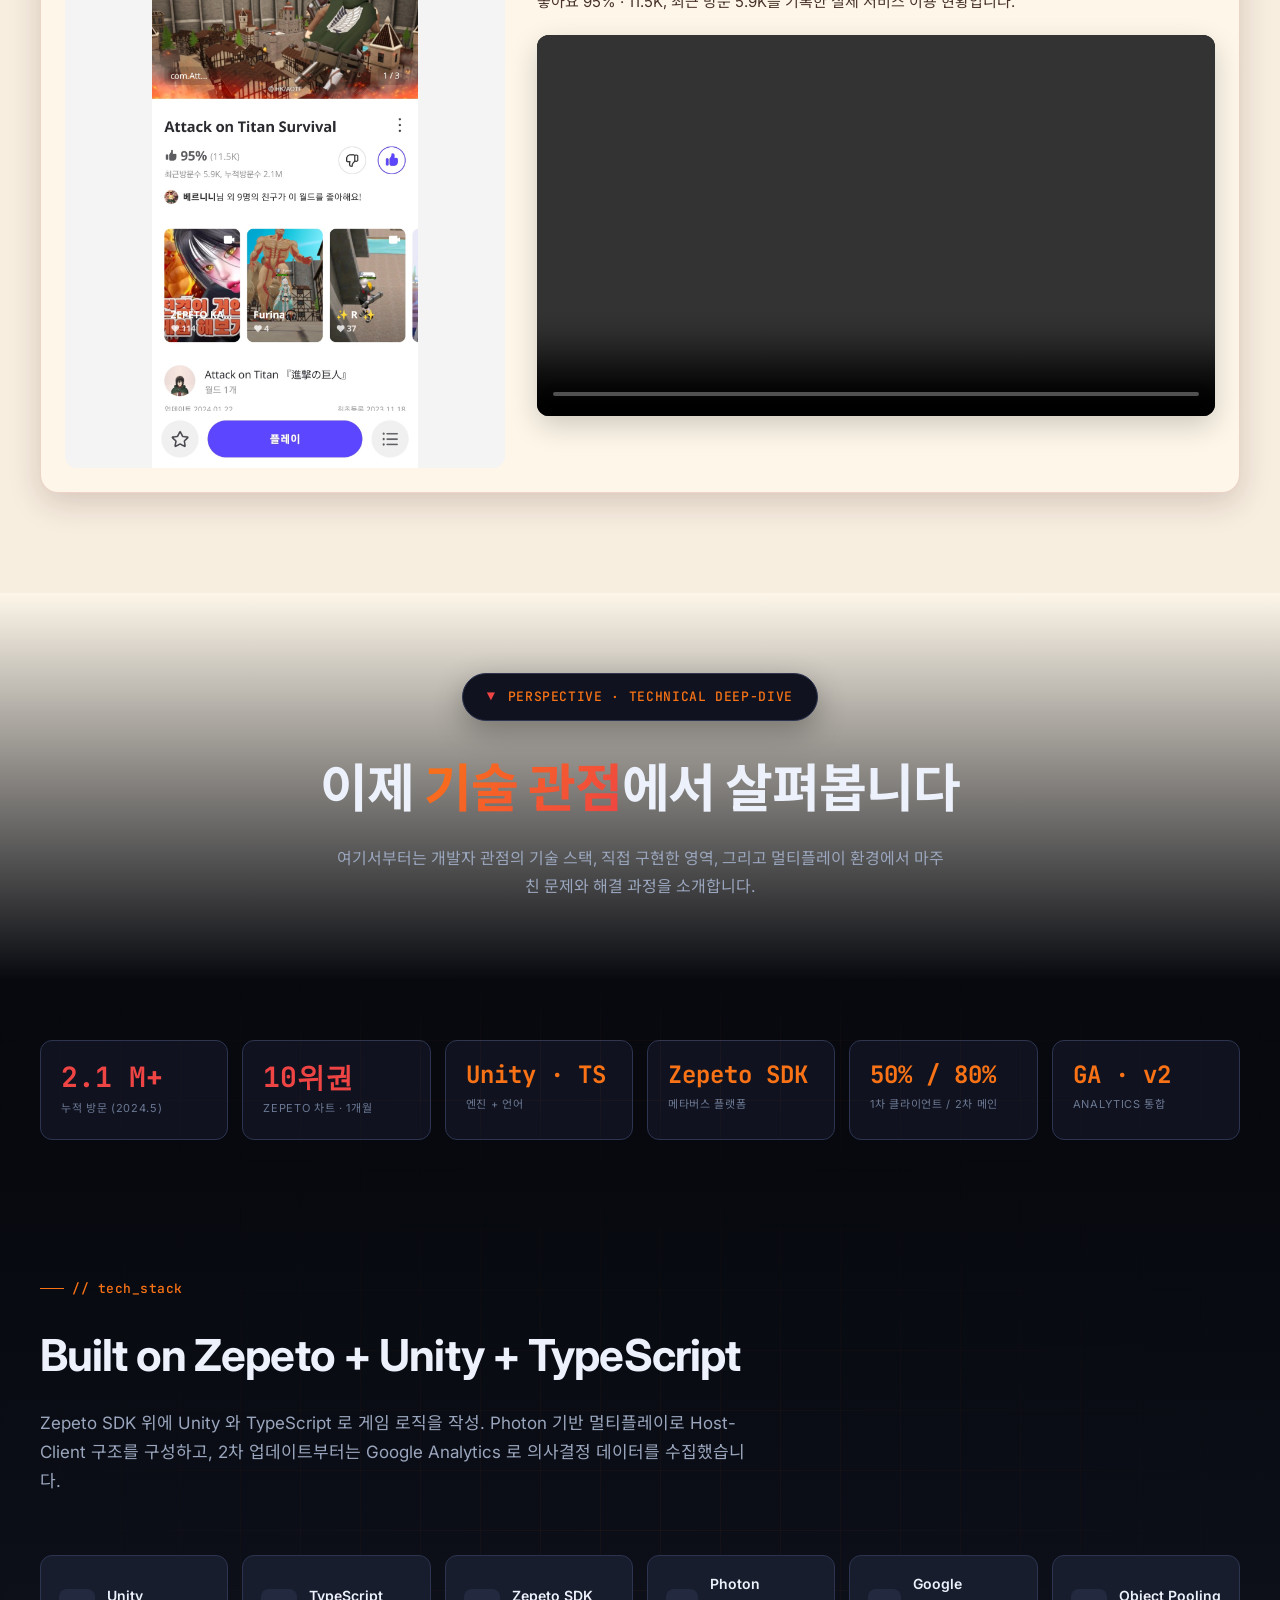
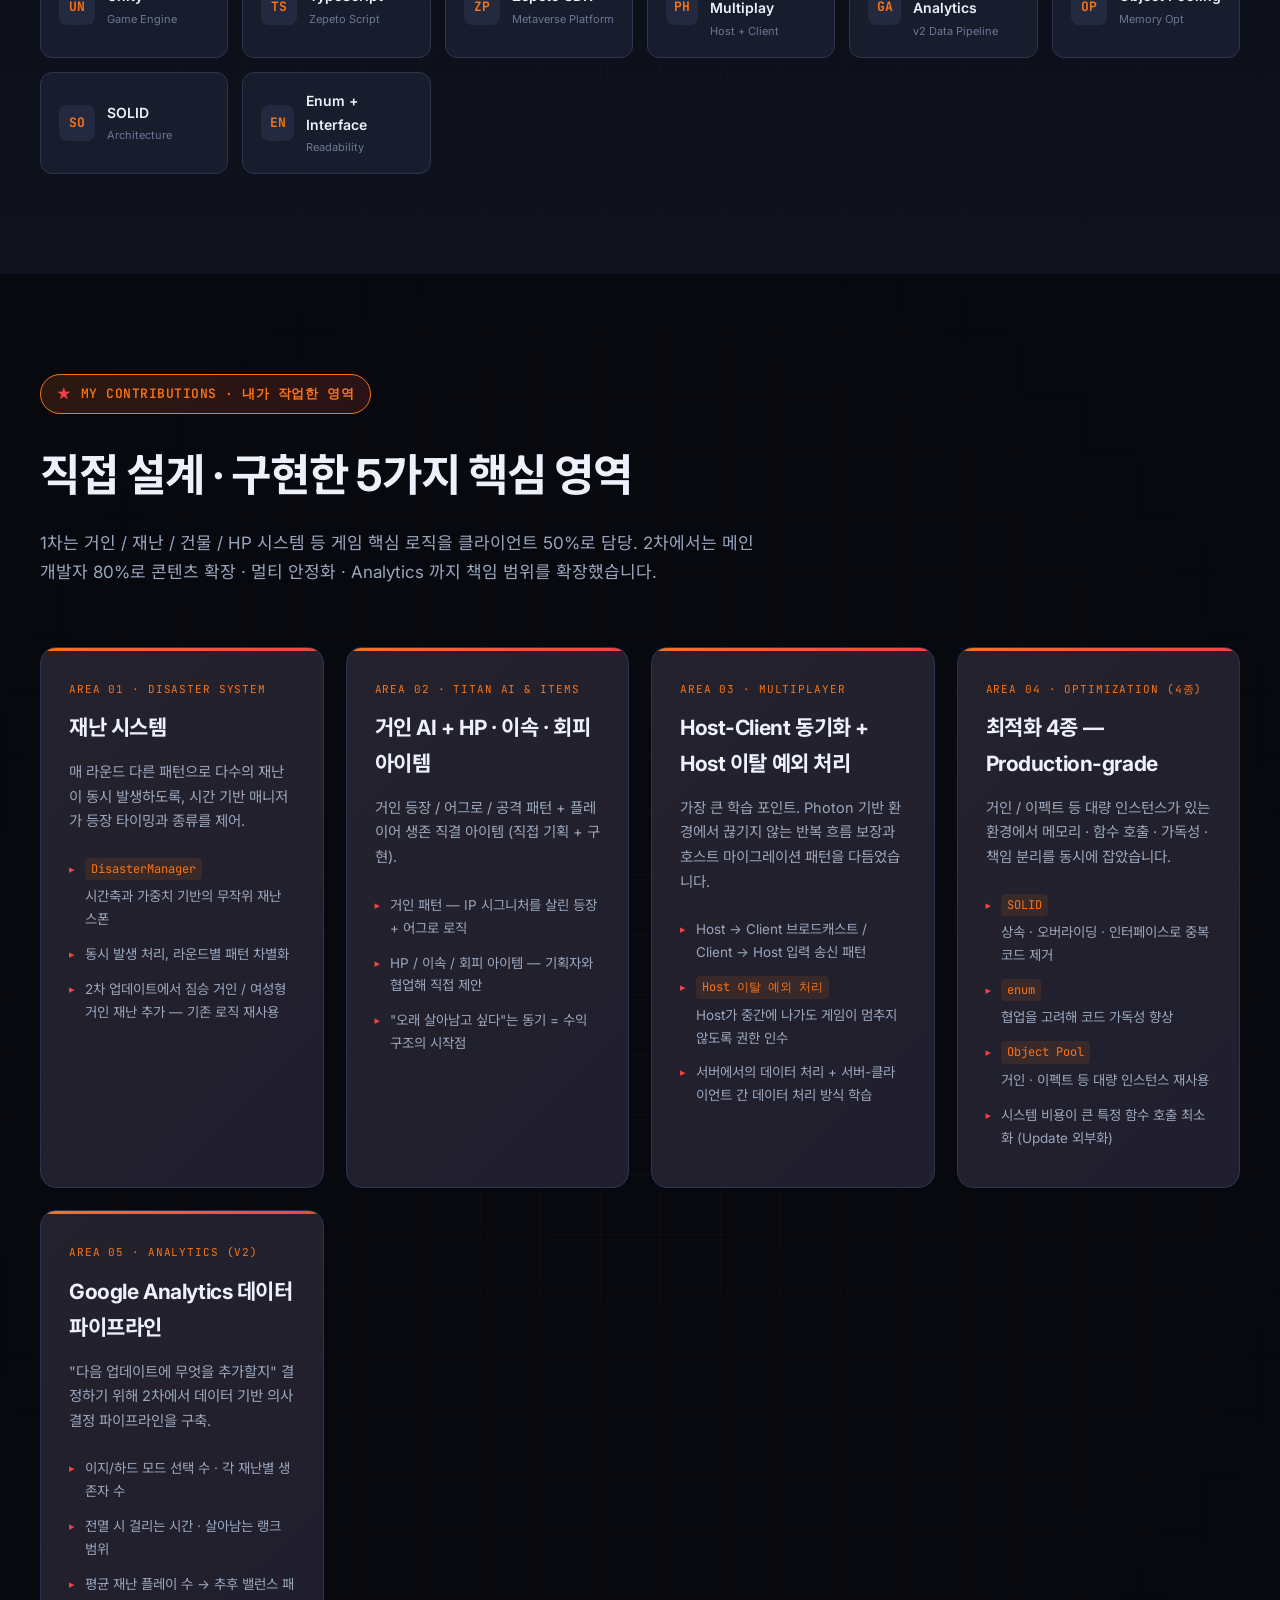
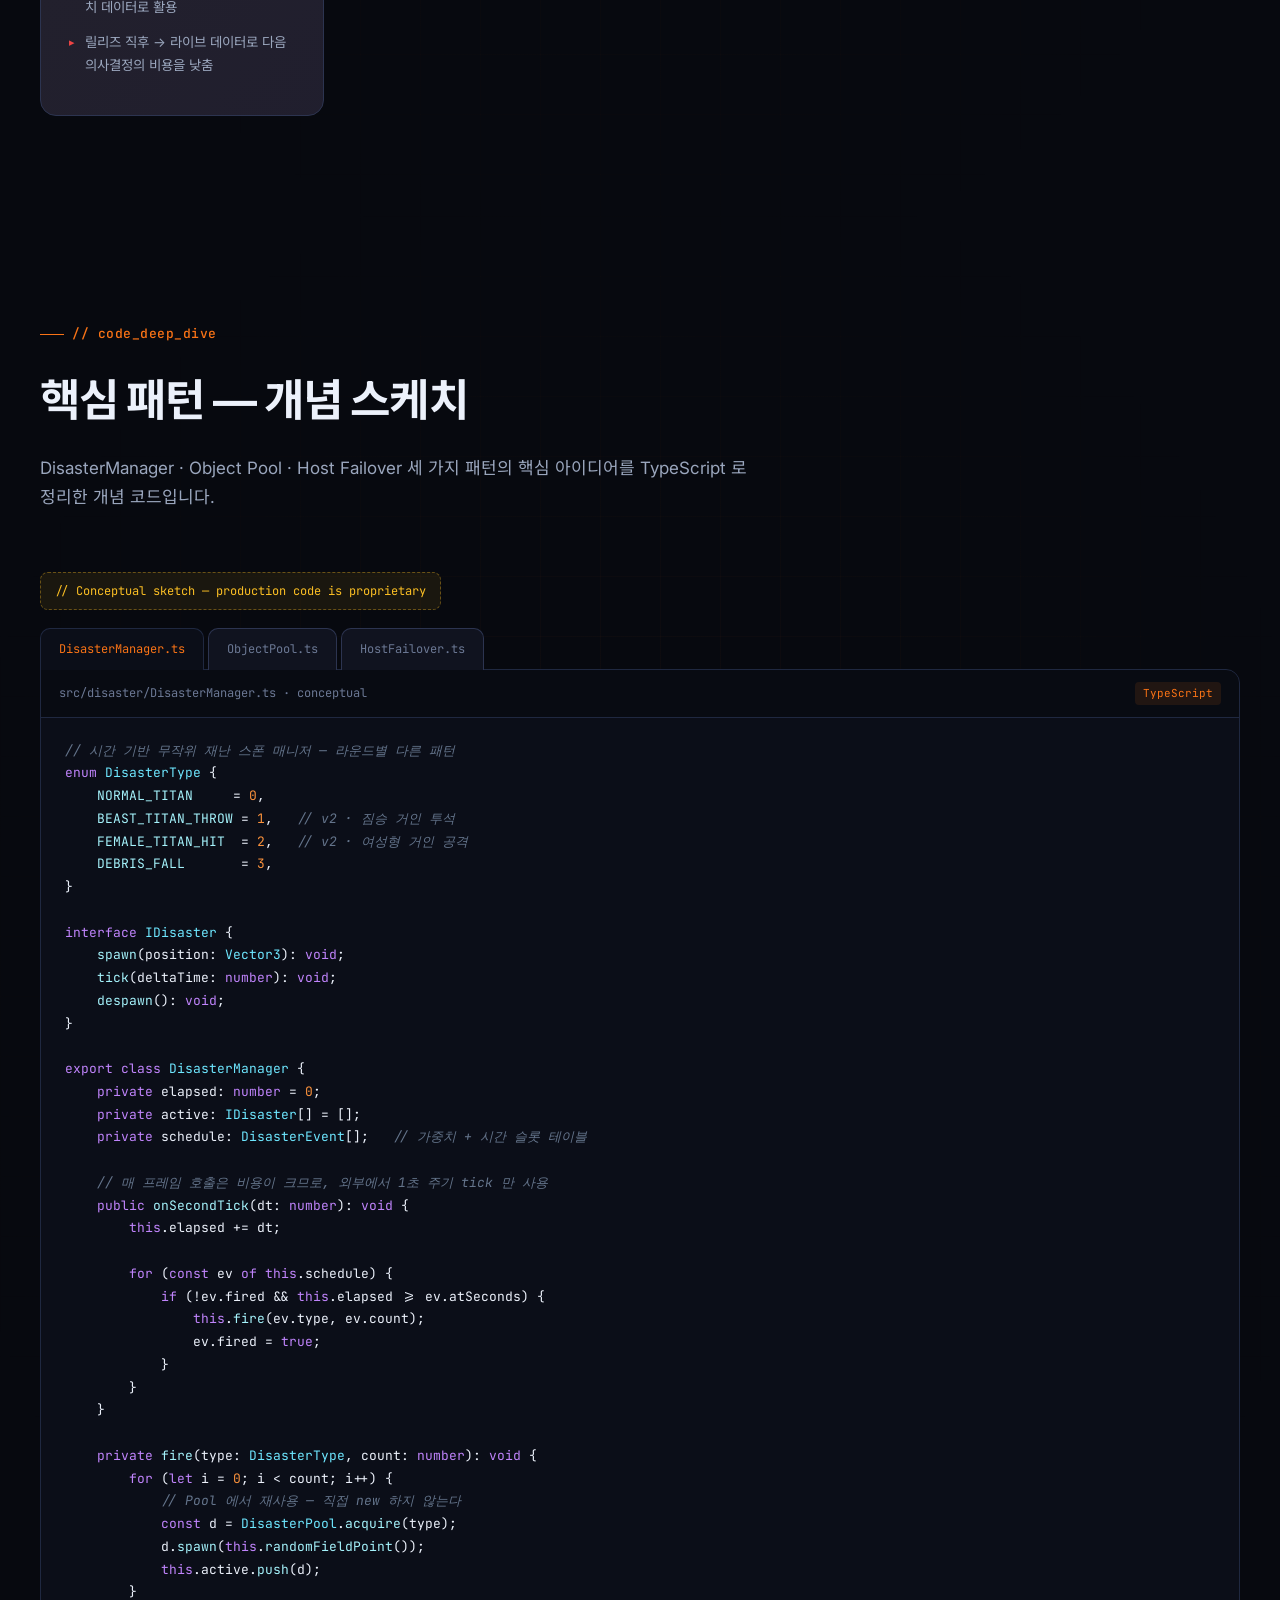
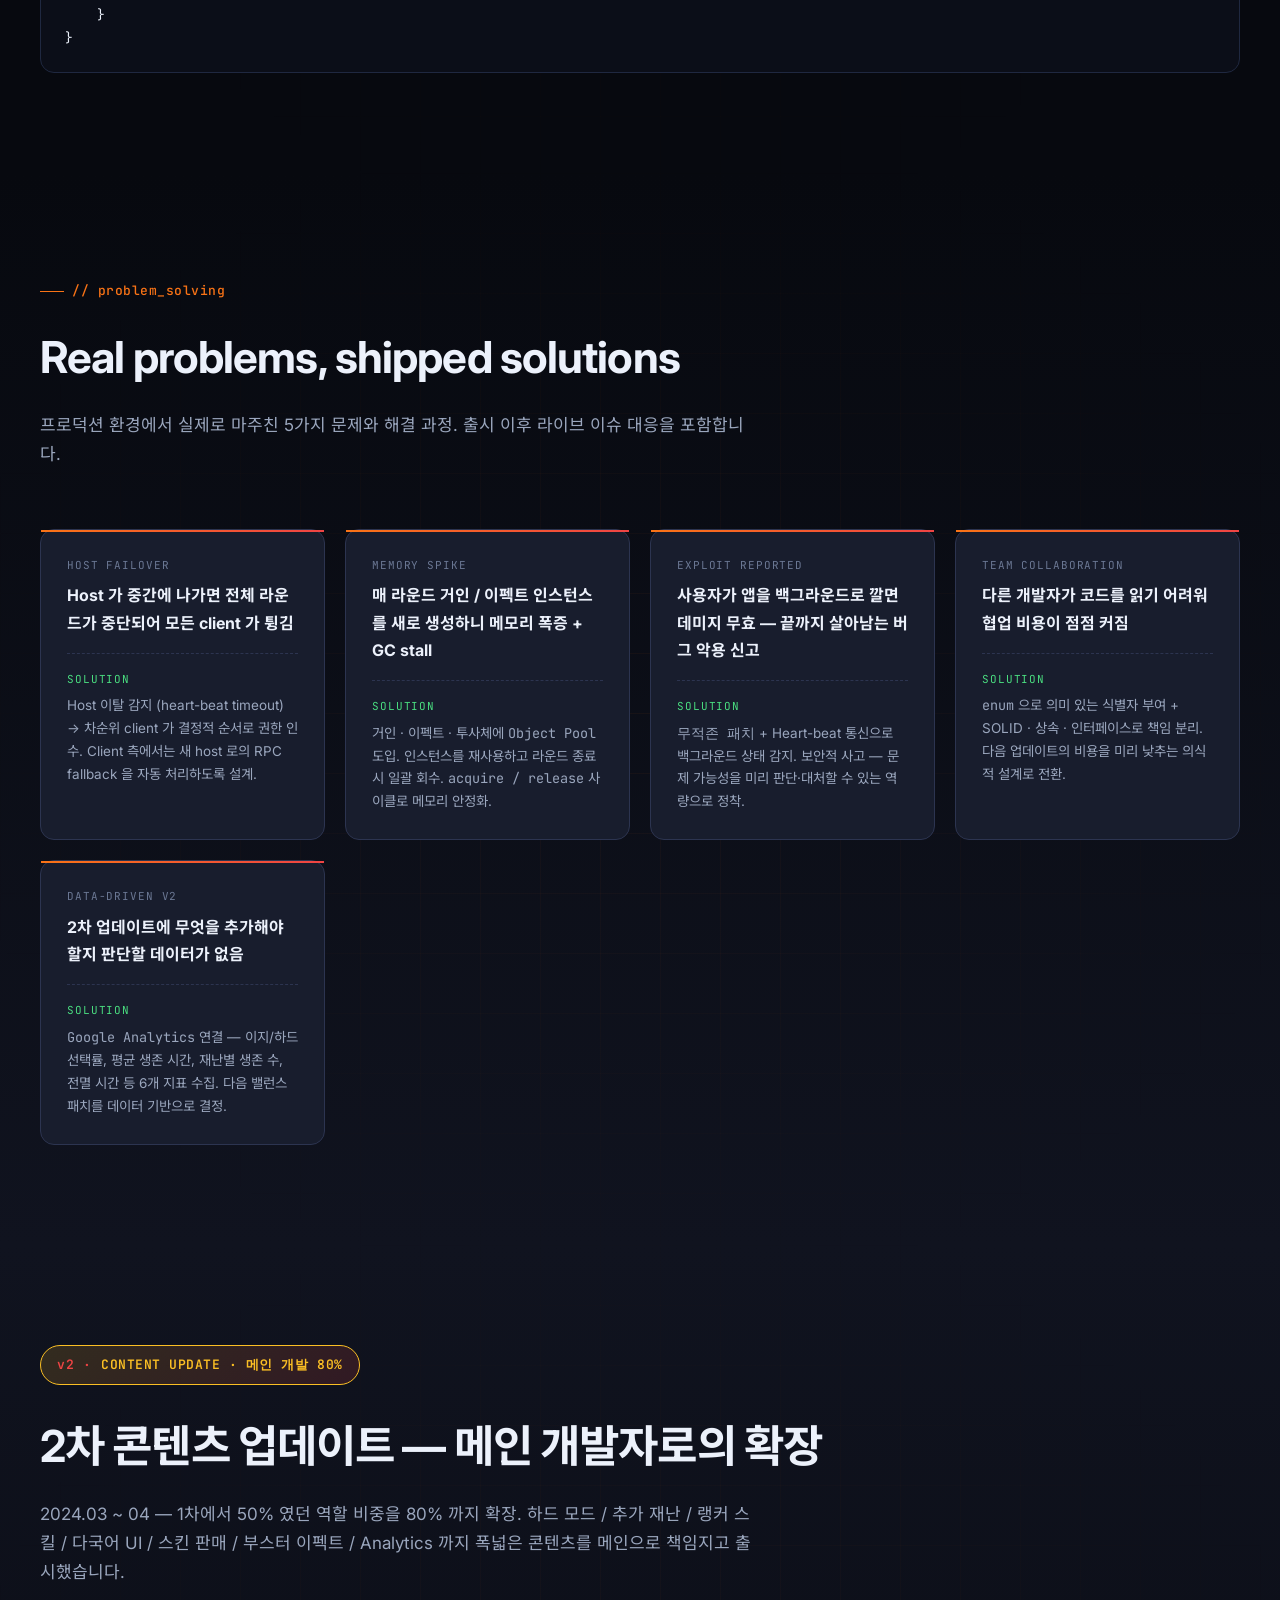
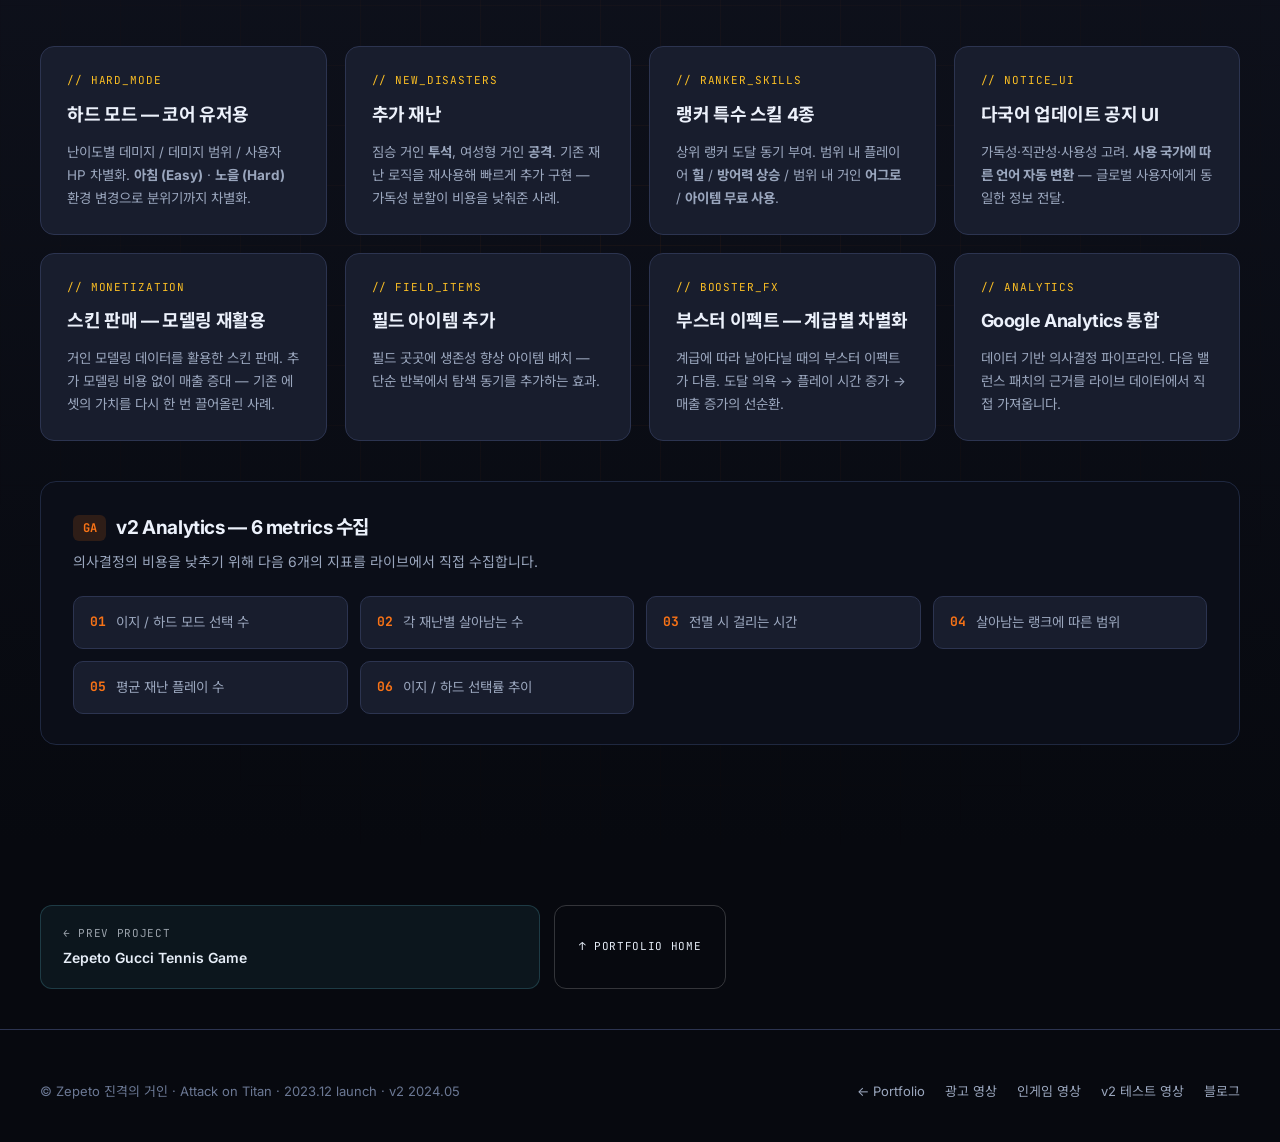
==== commit d74d7190: "포트폴리오 프로젝트 이미지 업데이트" ====
--- a/attack-on-titan/index.html
+++ b/attack-on-titan/index.html
@@ -148,11 +148,11 @@
       color: var(--w-accent); text-decoration: none;
     }
     .brand .logo-mark {
-      width: 36px; height: 36px; border-radius: 8px;
+      width: 72px; height: 72px; border-radius: 16px;
       background: linear-gradient(135deg, var(--w-accent), var(--w-accent-deep));
       color: #fff7e8;
       display: flex; align-items: center; justify-content: center;
-      font-family: "Gowun Batang", serif; font-weight: 700; font-size: 18px;
+      font-family: "Gowun Batang", serif; font-weight: 700; font-size: 36px;
       letter-spacing: -0.04em;
     }
     .nav-links { display: flex; gap: 26px; align-items: center; }
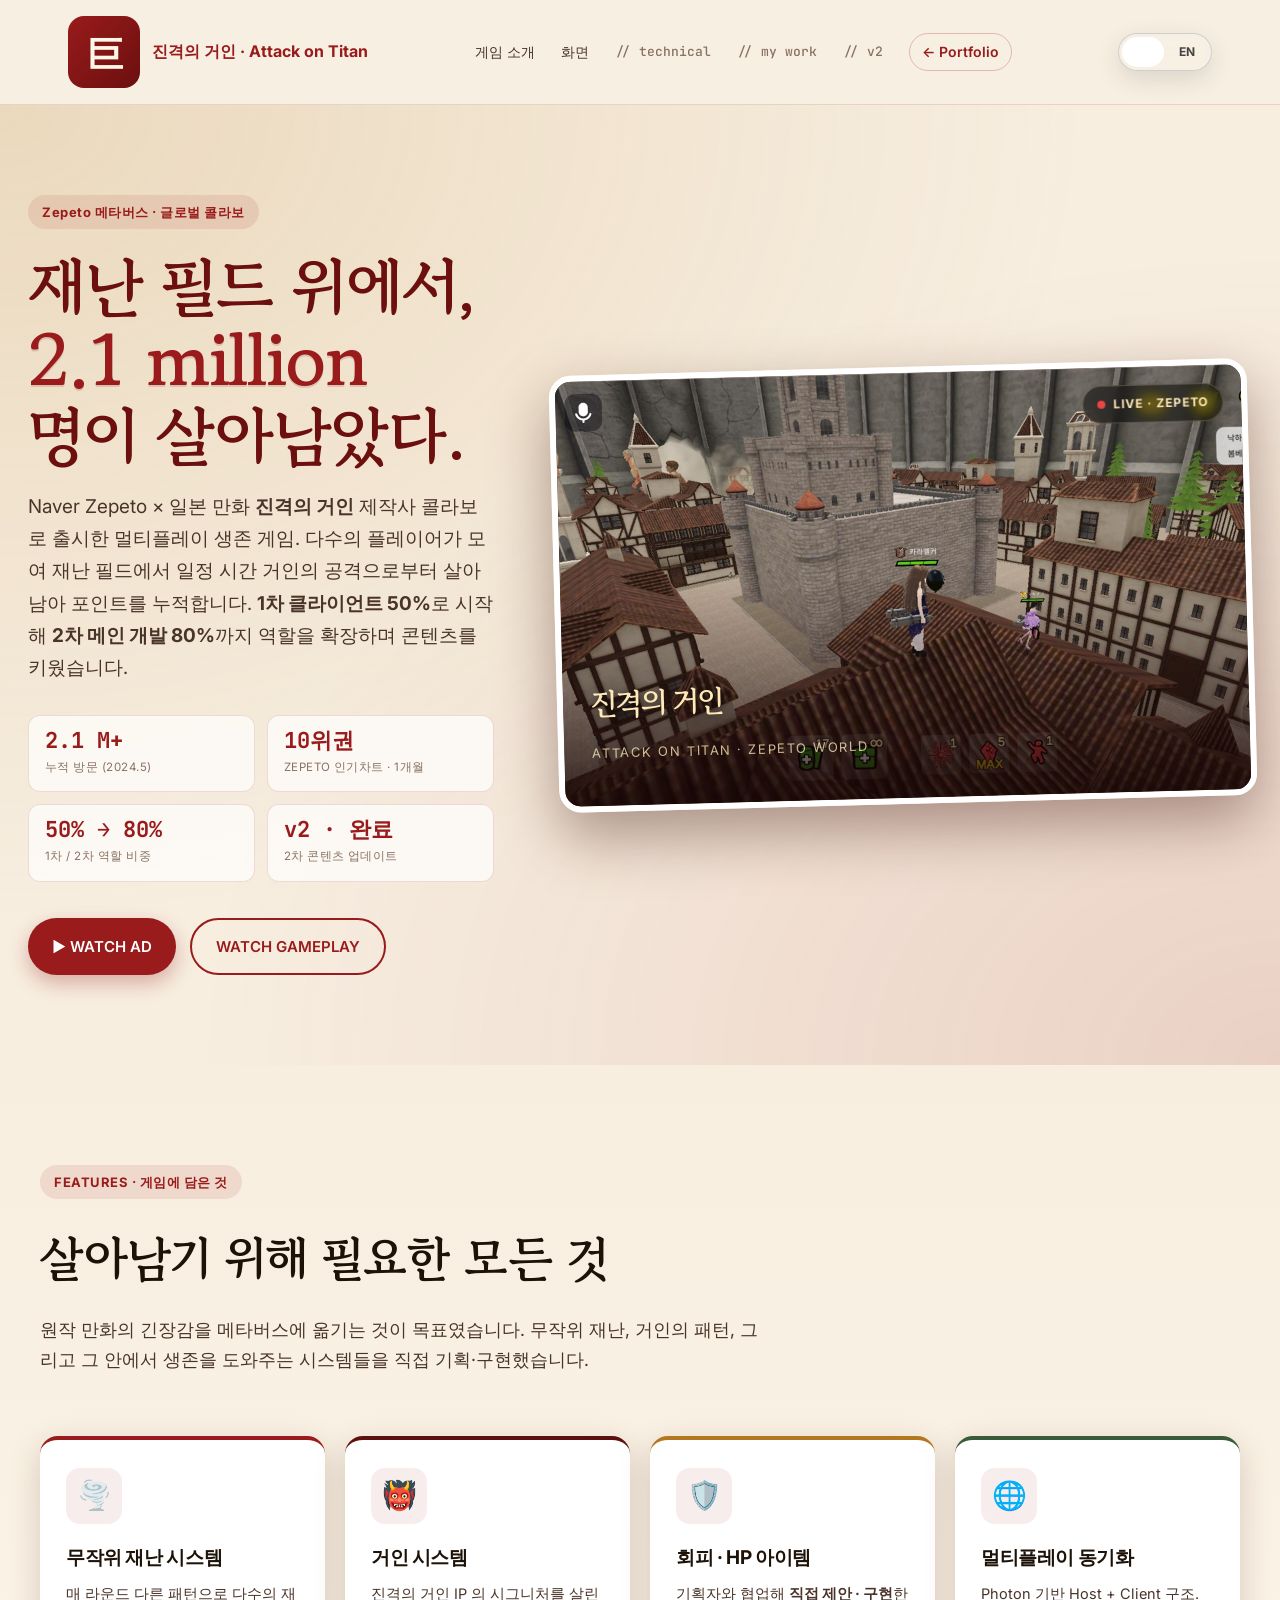
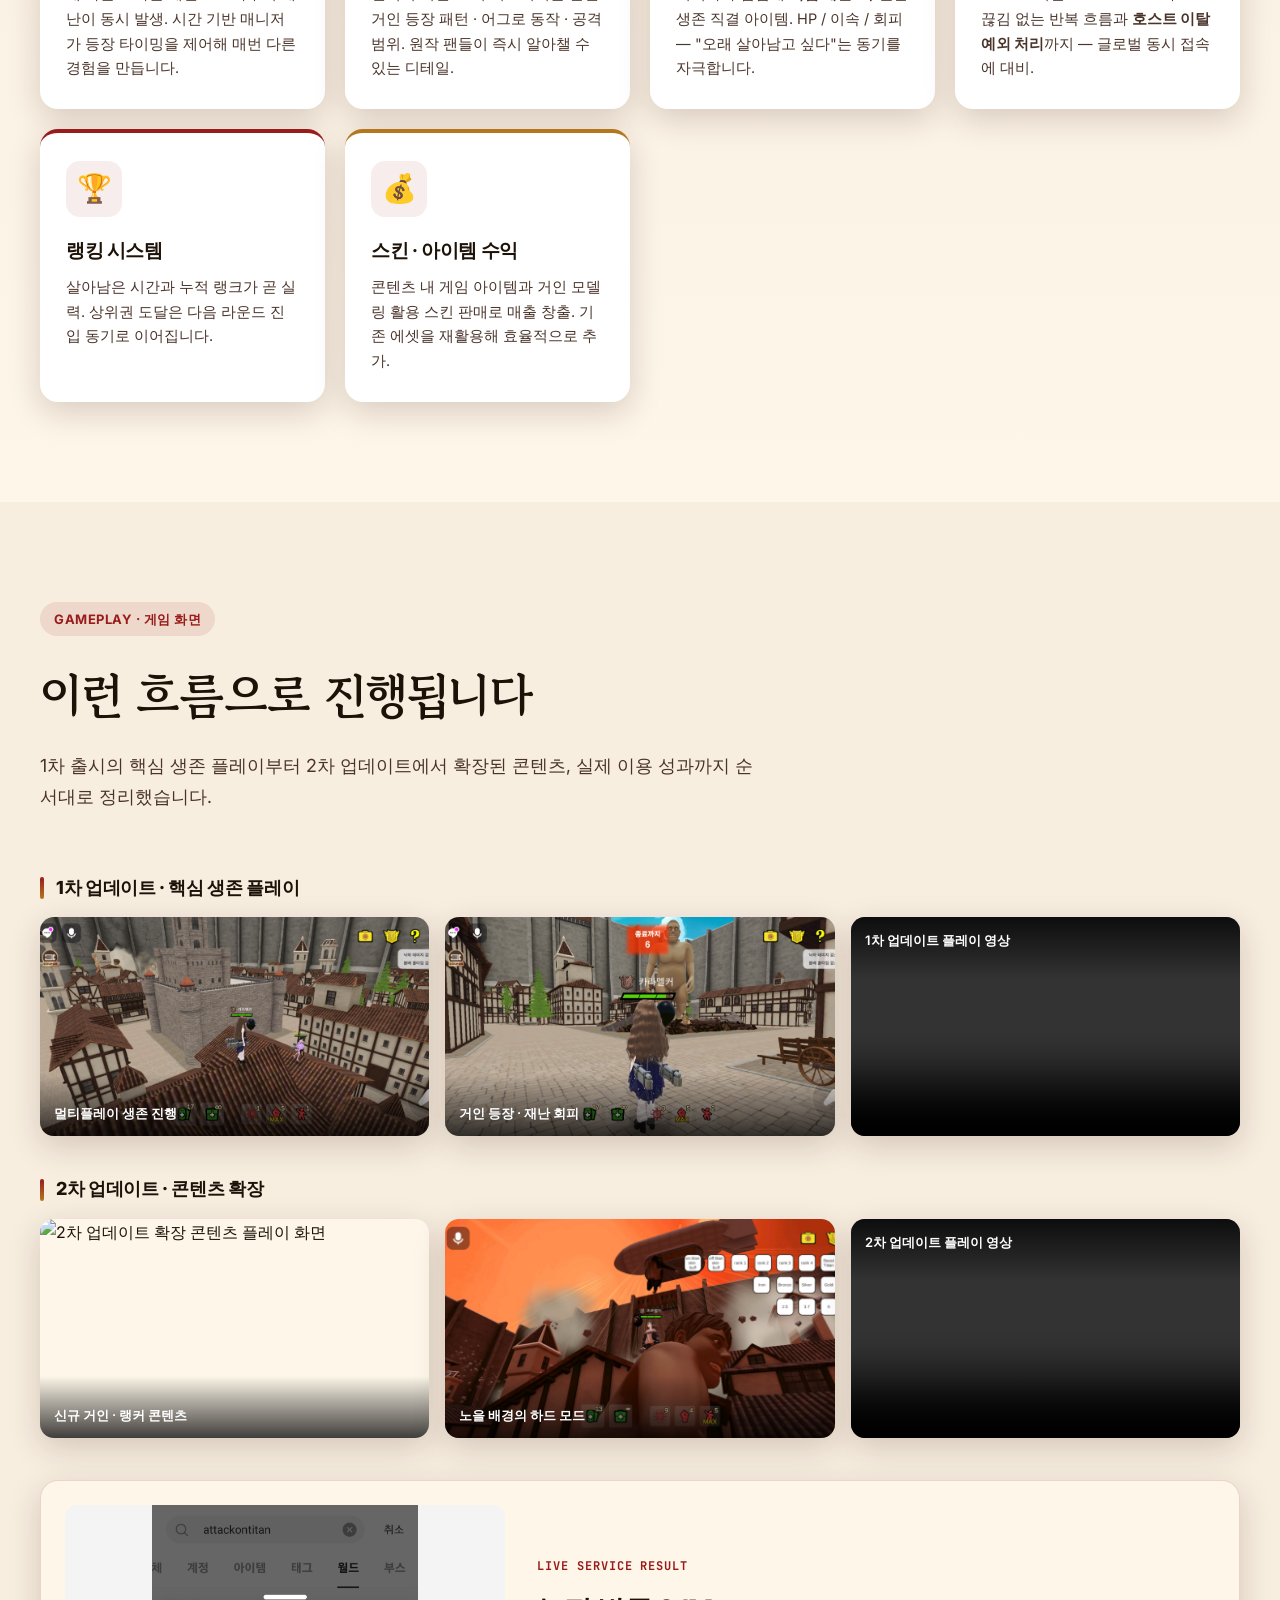
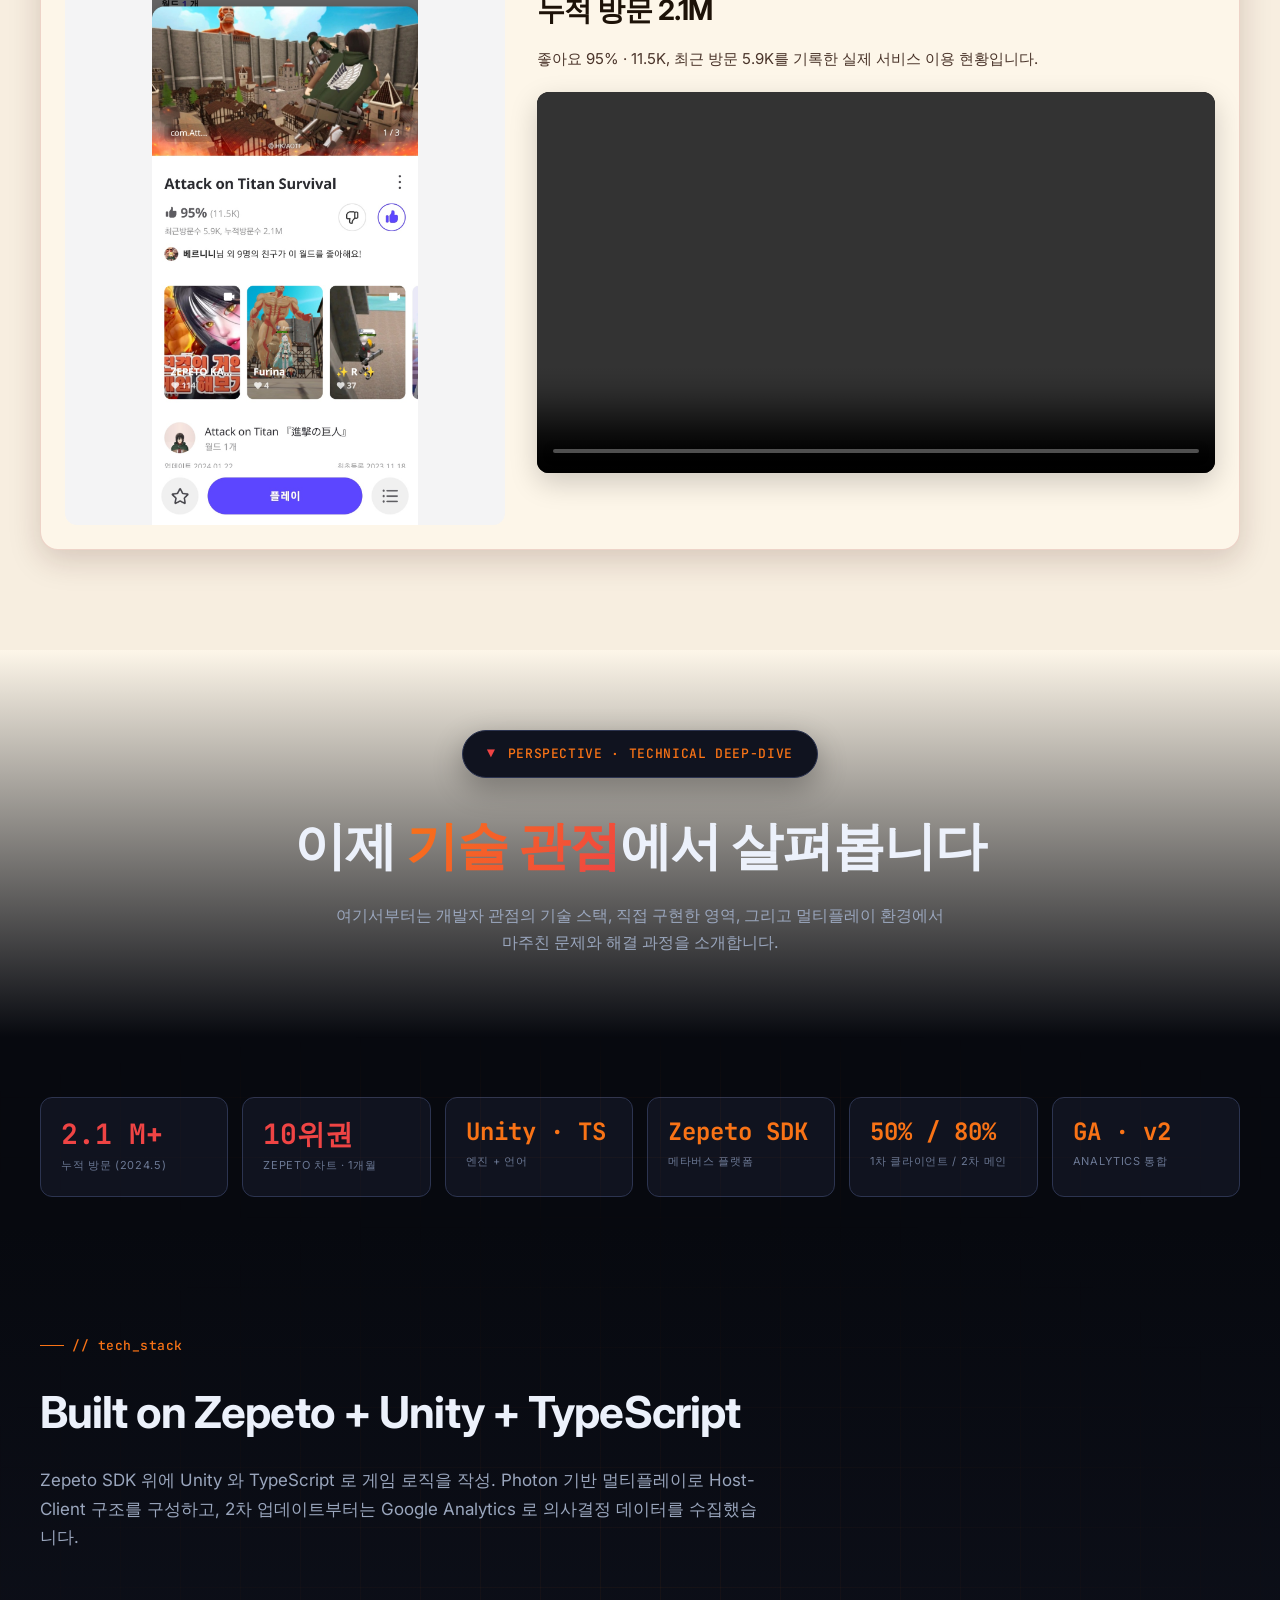
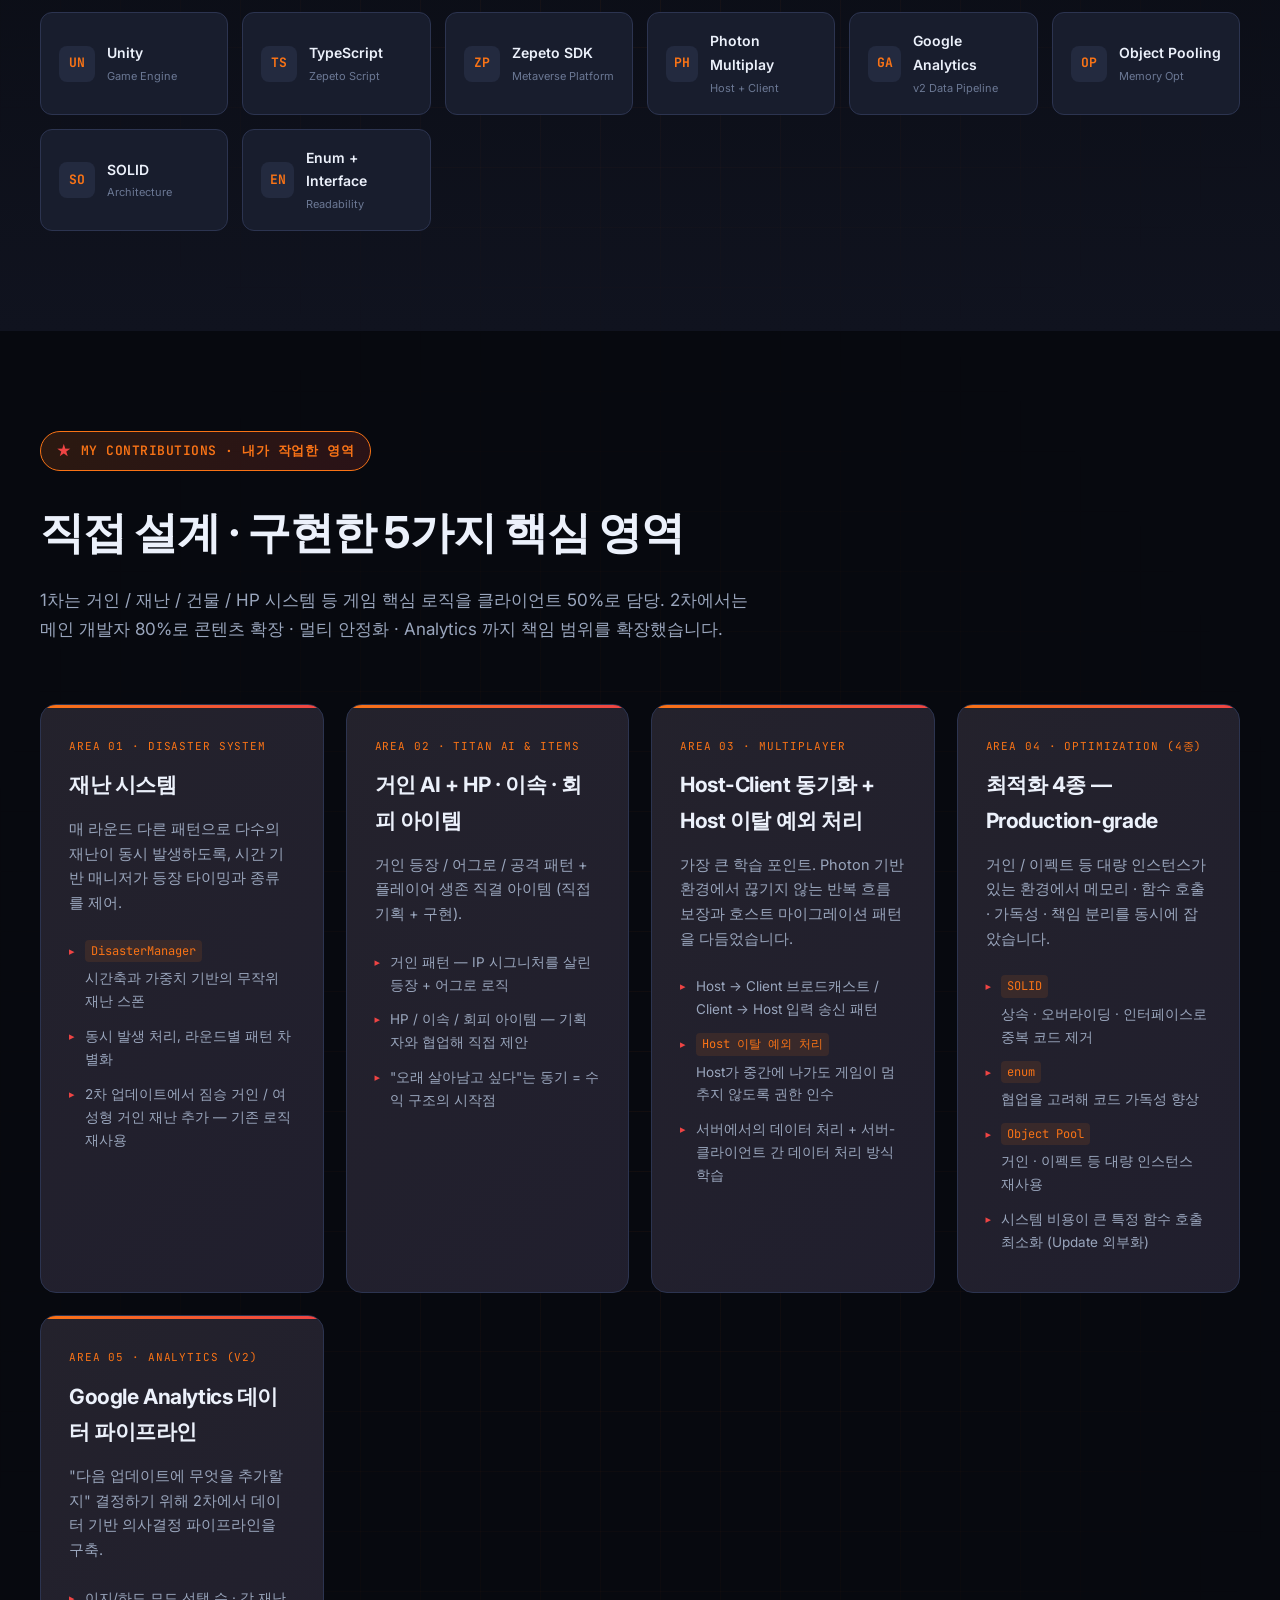
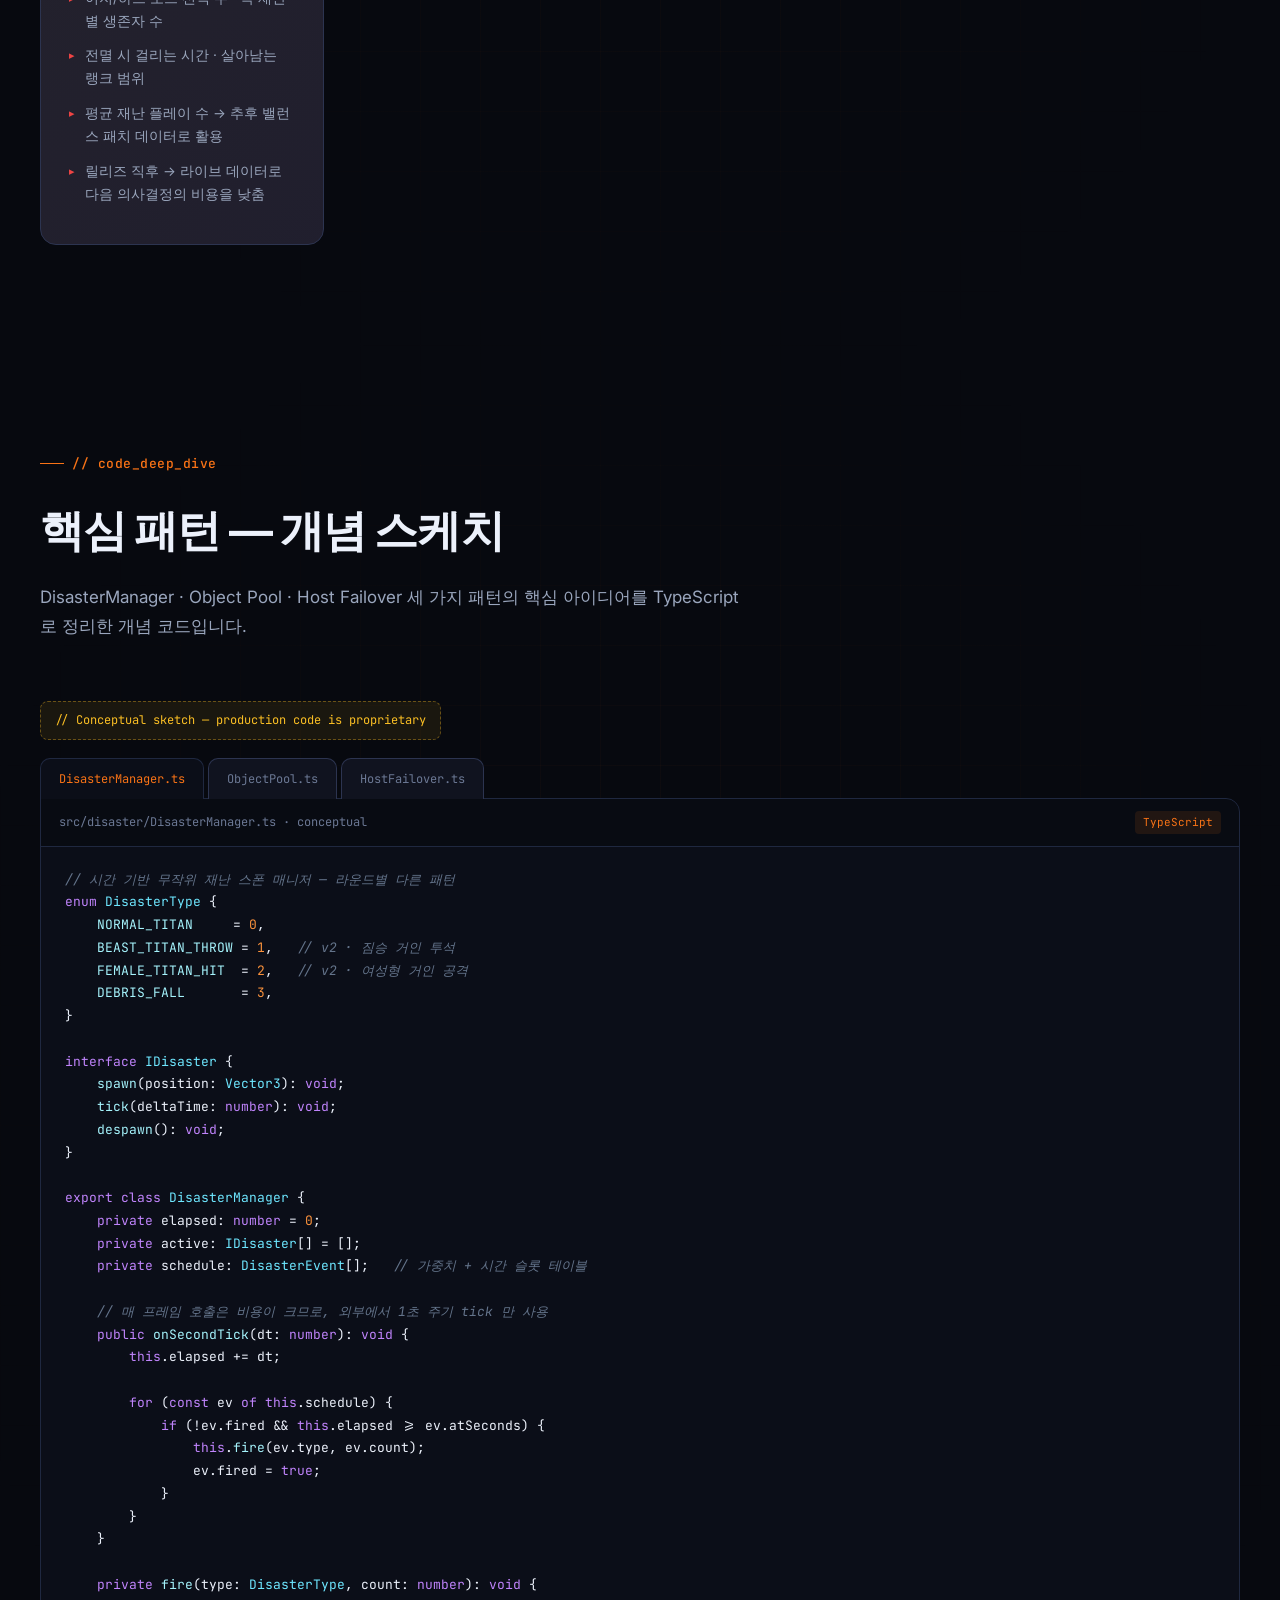
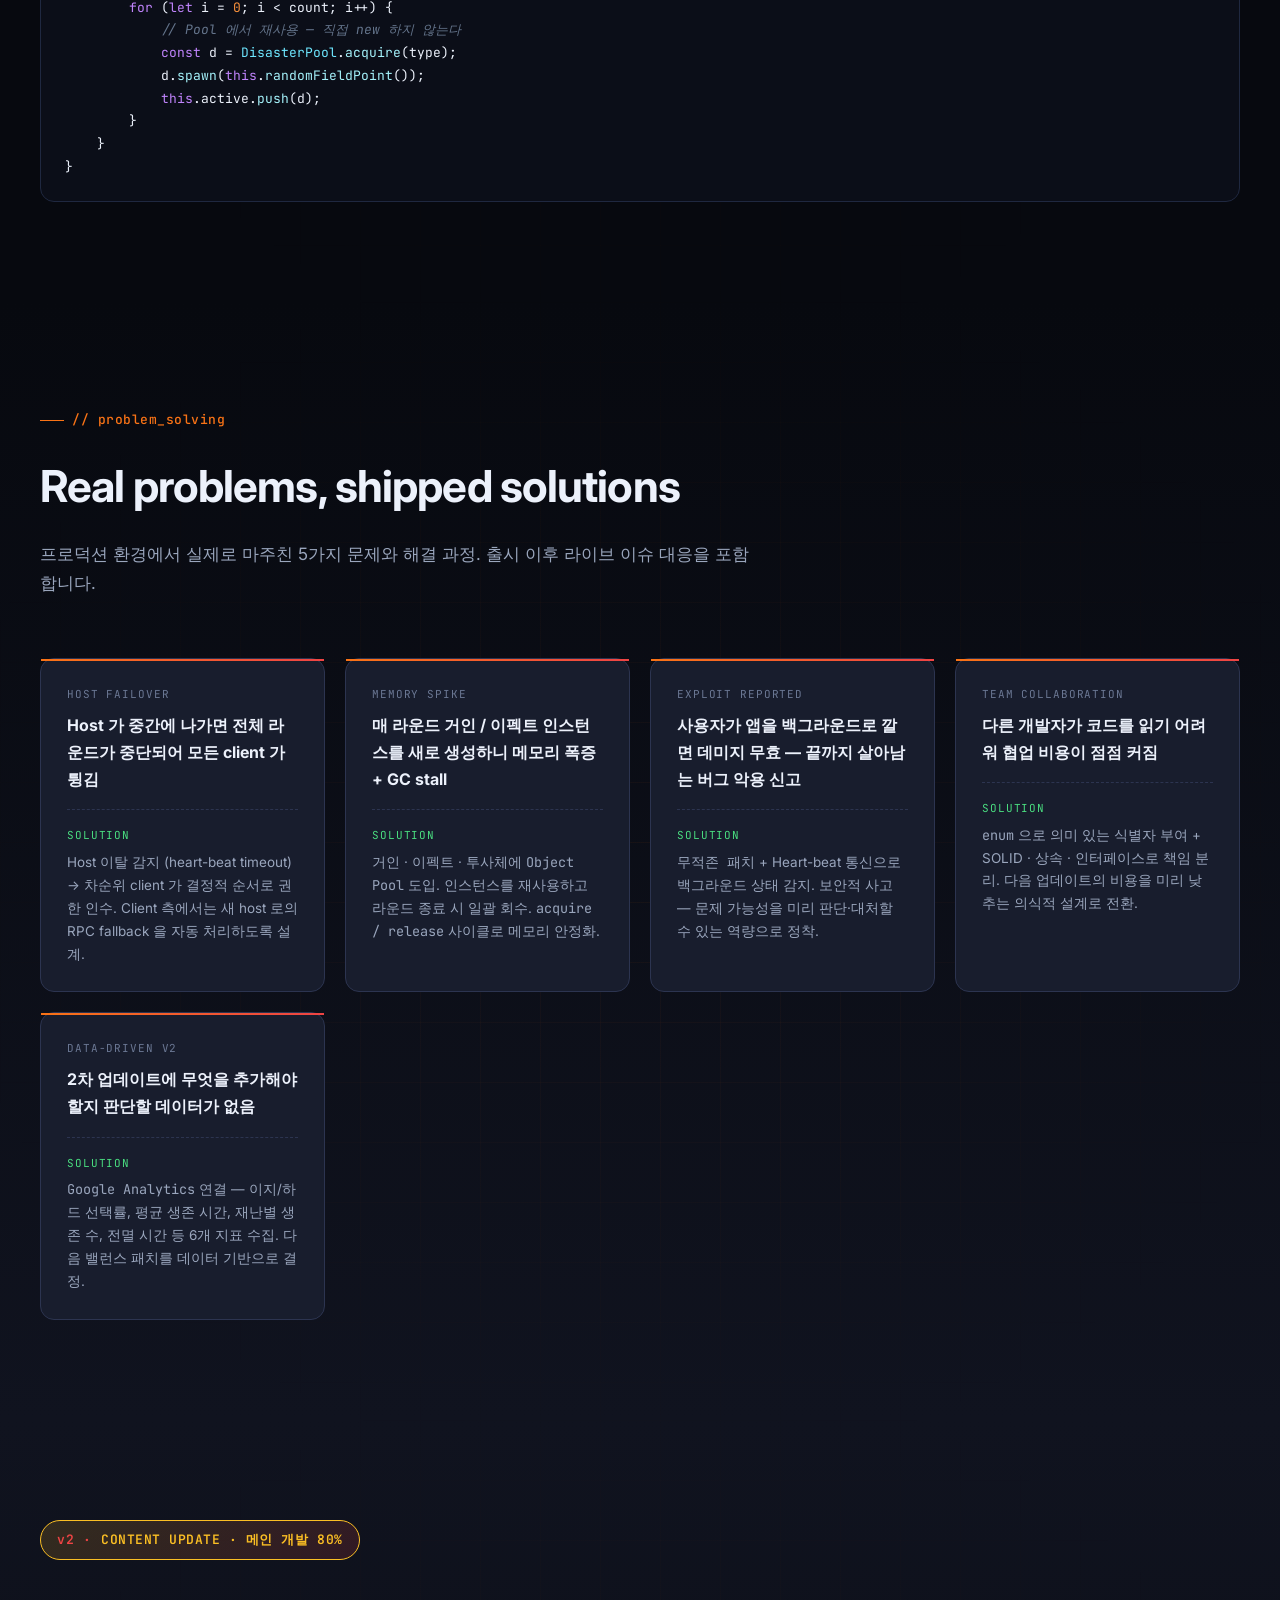
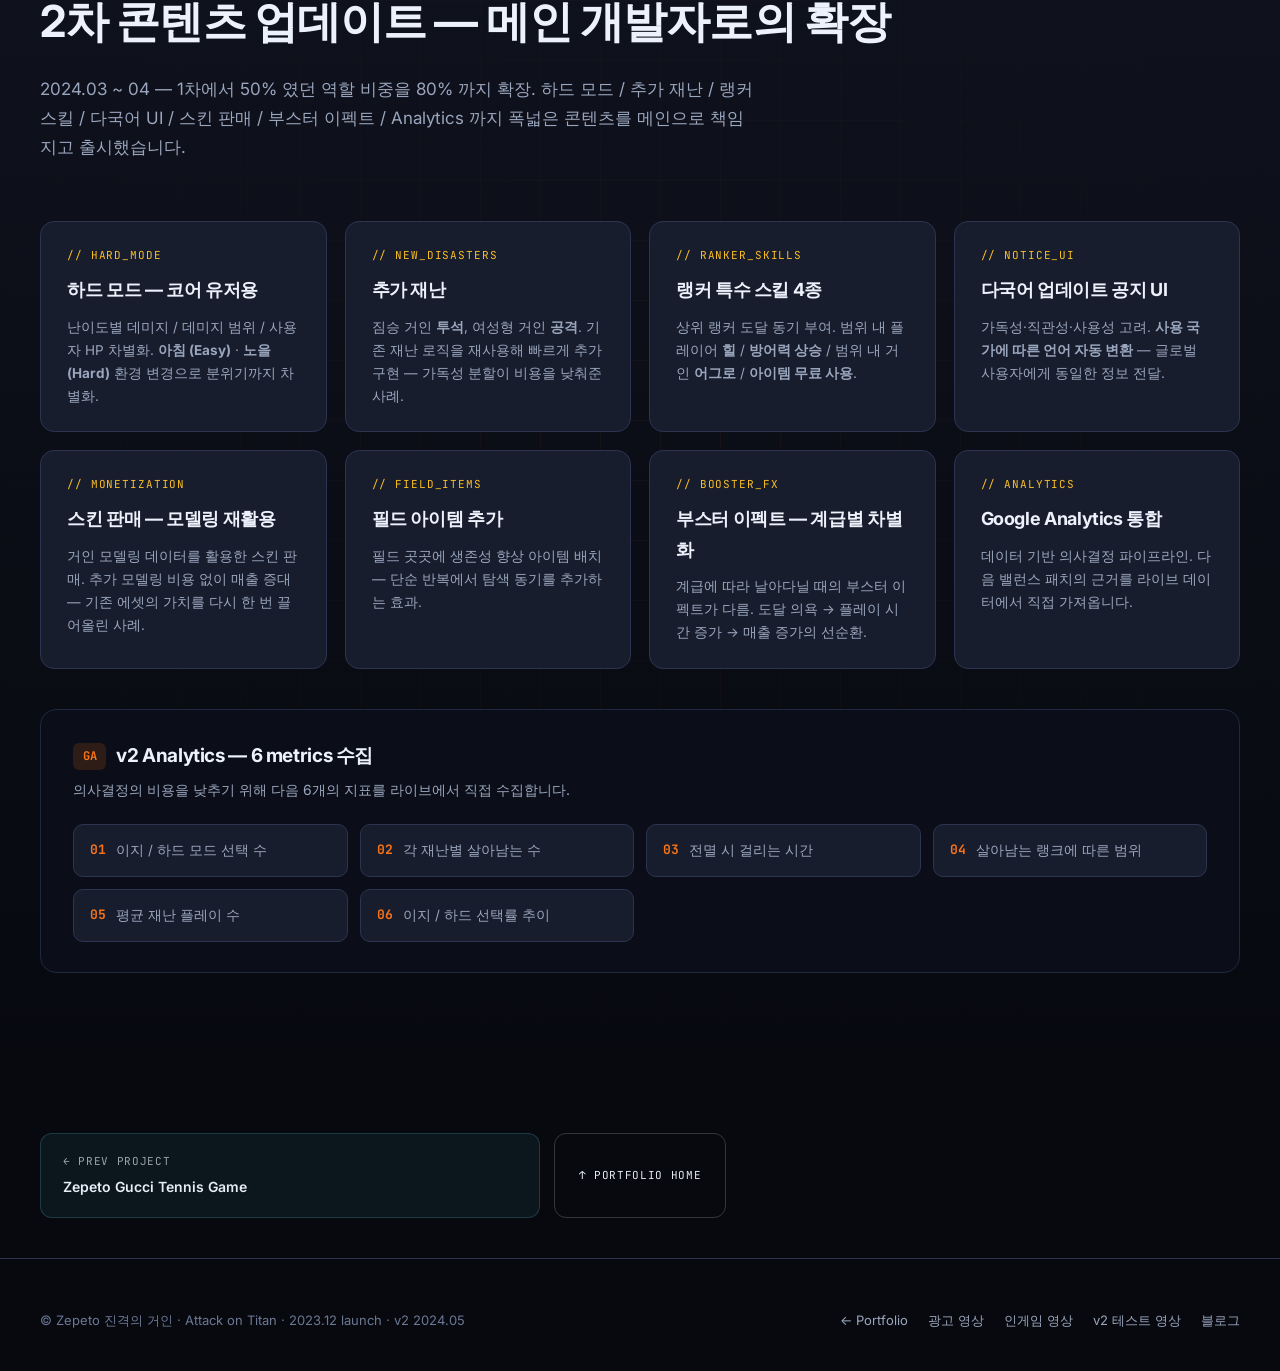
==== commit fb0642b6: "Optimize portfolio load performance" ====
--- a/attack-on-titan/index.html
+++ b/attack-on-titan/index.html
@@ -8,7 +8,7 @@
 
   <link rel="preconnect" href="https://fonts.googleapis.com" />
   <link rel="preconnect" href="https://fonts.gstatic.com" crossorigin />
-  <link href="https://fonts.googleapis.com/css2?family=Gowun+Batang:wght@400;700&family=Inter:wght@300;400;500;600;700;800&family=JetBrains+Mono:wght@400;500;700&family=Noto+Sans+KR:wght@300;400;500;700;900&display=swap" rel="stylesheet" />
+  <link href="https://fonts.googleapis.com/css2?family=Gowun+Batang:wght@400;700&family=Inter:wght@300;400;500;600;700;800&family=JetBrains+Mono:wght@400;500;700&display=optional" rel="stylesheet" />
 
   <style>
     /* ============================================================
@@ -986,7 +986,7 @@
       </div>
       <div class="hero-visual">
         <div class="hero-key">
-          <img class="hero-thumb" src="assets/attack-update1-1.jpg" alt="진격의 거인 멀티플레이 생존 진행 화면" />
+          <img class="hero-thumb" src="assets/attack-update1-1-optimized.jpg" alt="진격의 거인 멀티플레이 생존 진행 화면" width="1600" height="720" fetchpriority="high" decoding="async" />
           <div class="badge"><span class="dot"></span> LIVE · ZEPETO</div>
           <div class="key-overlay">
             <p class="ko">진격의 거인</p>
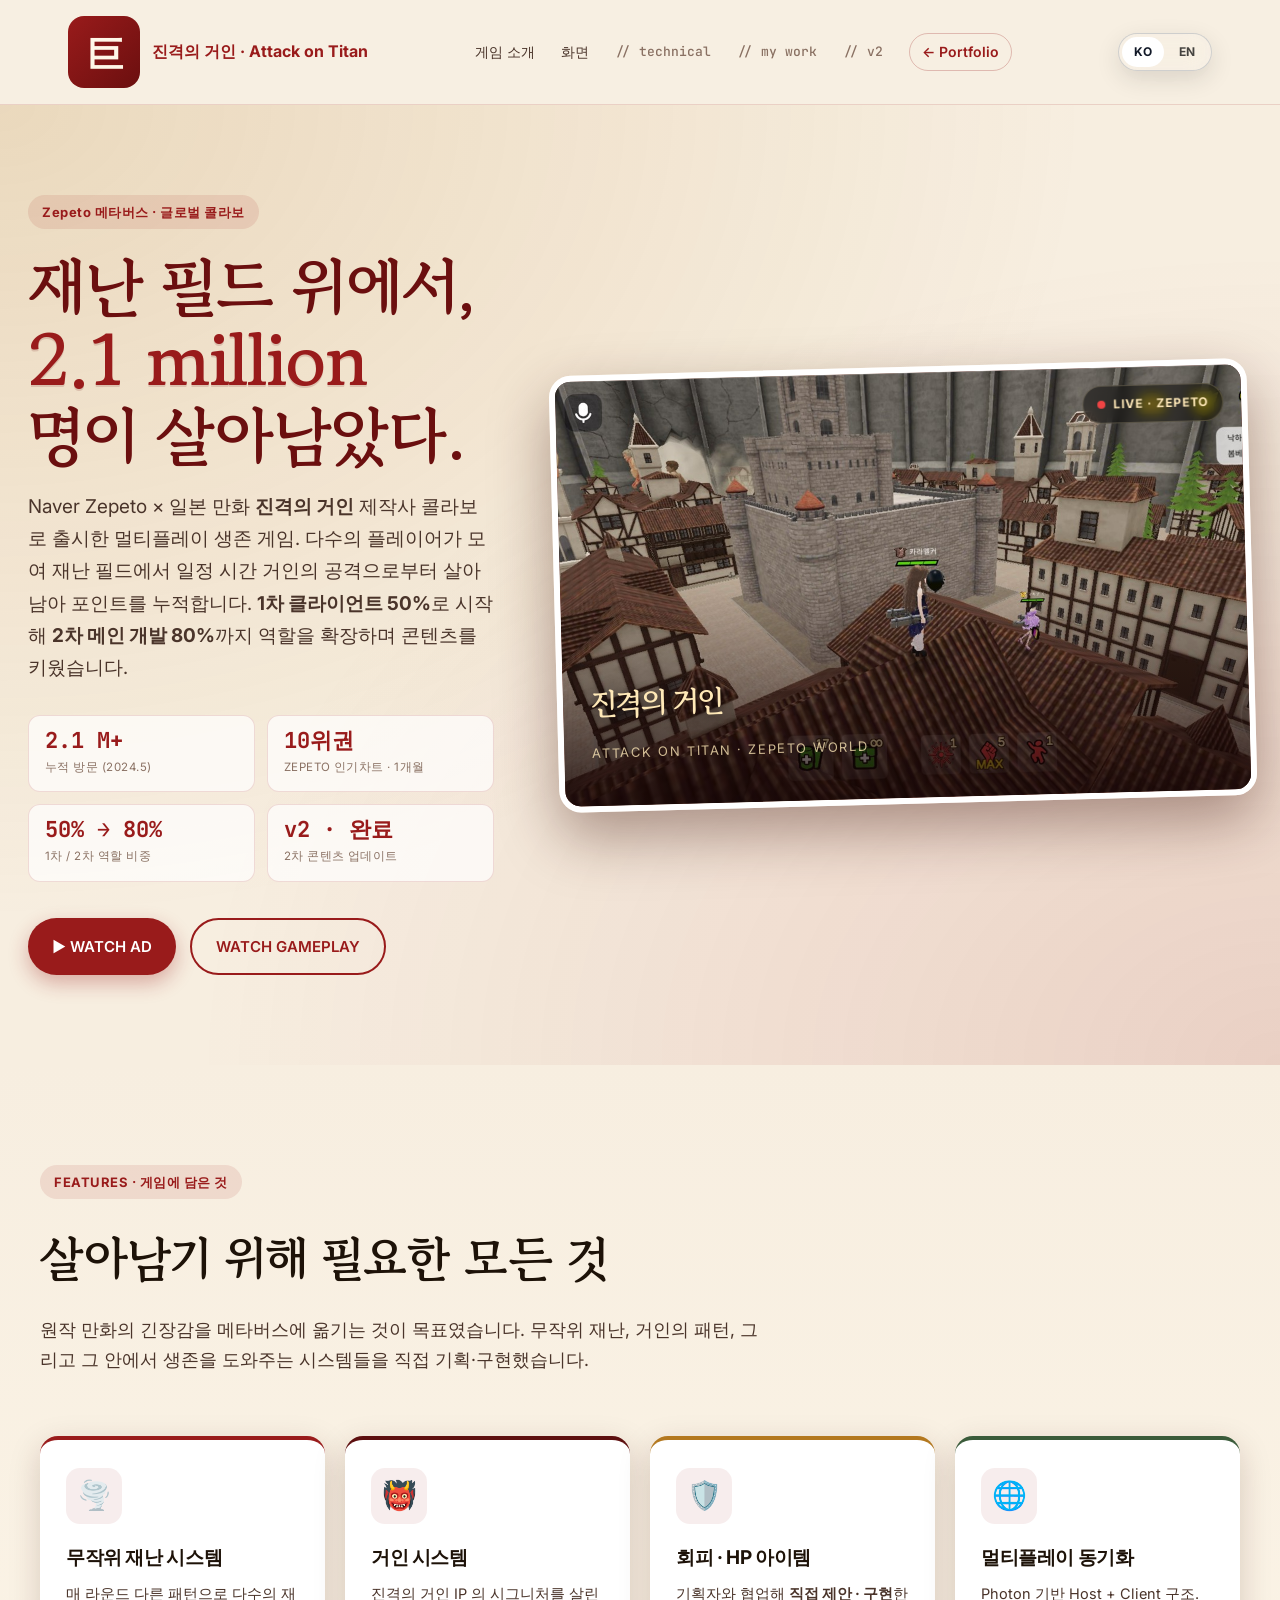
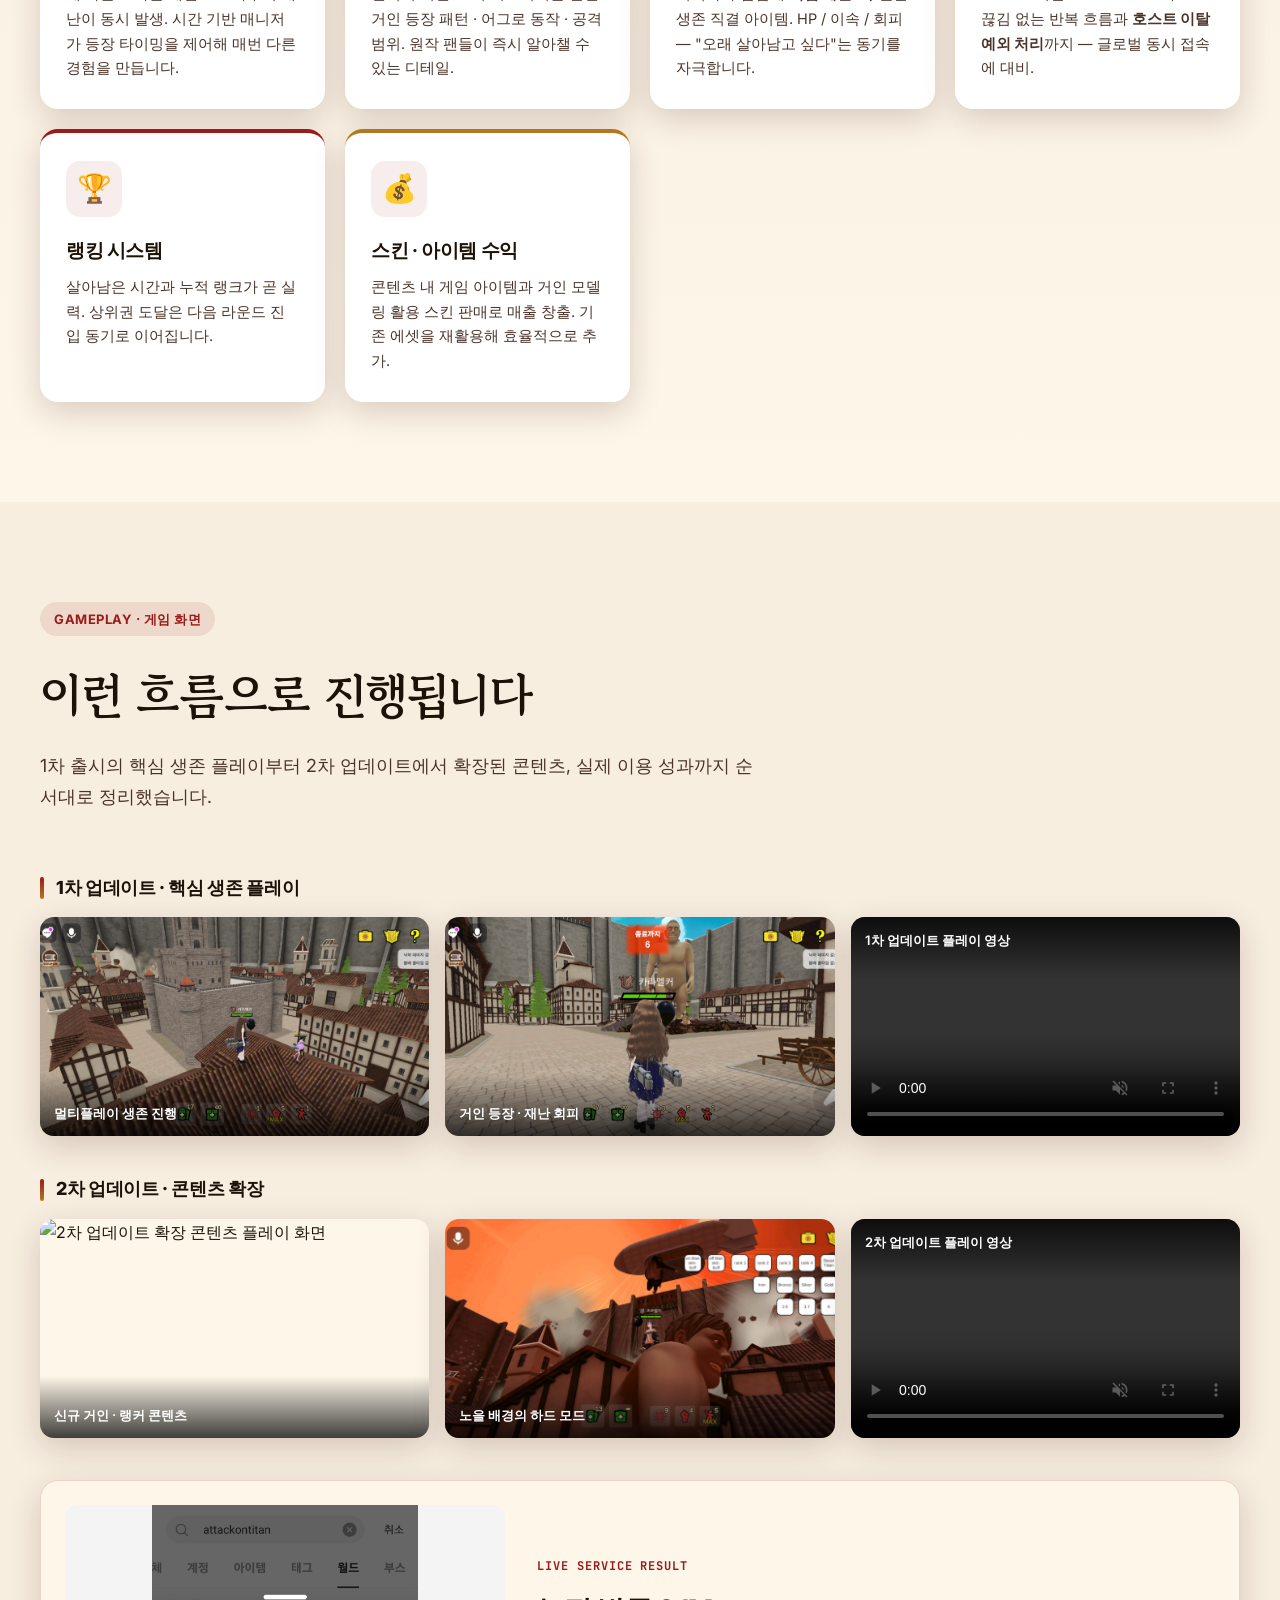
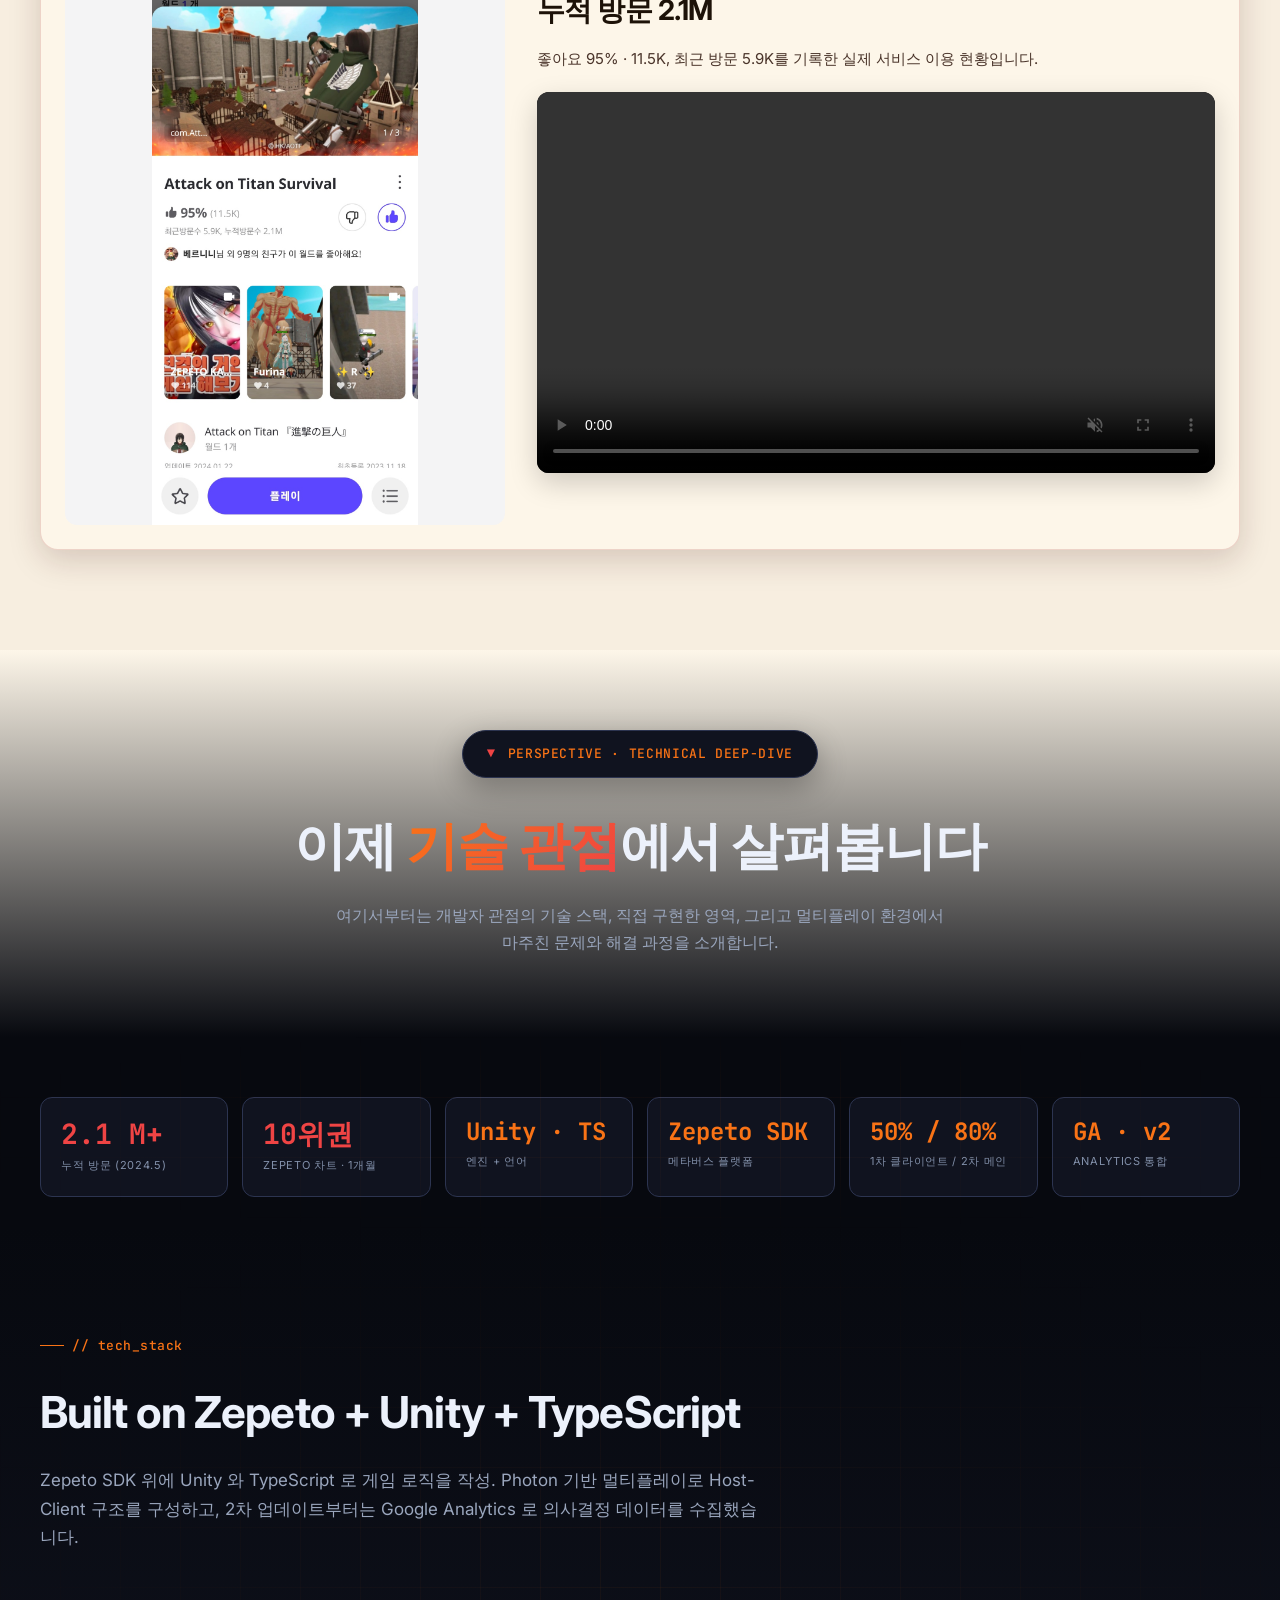
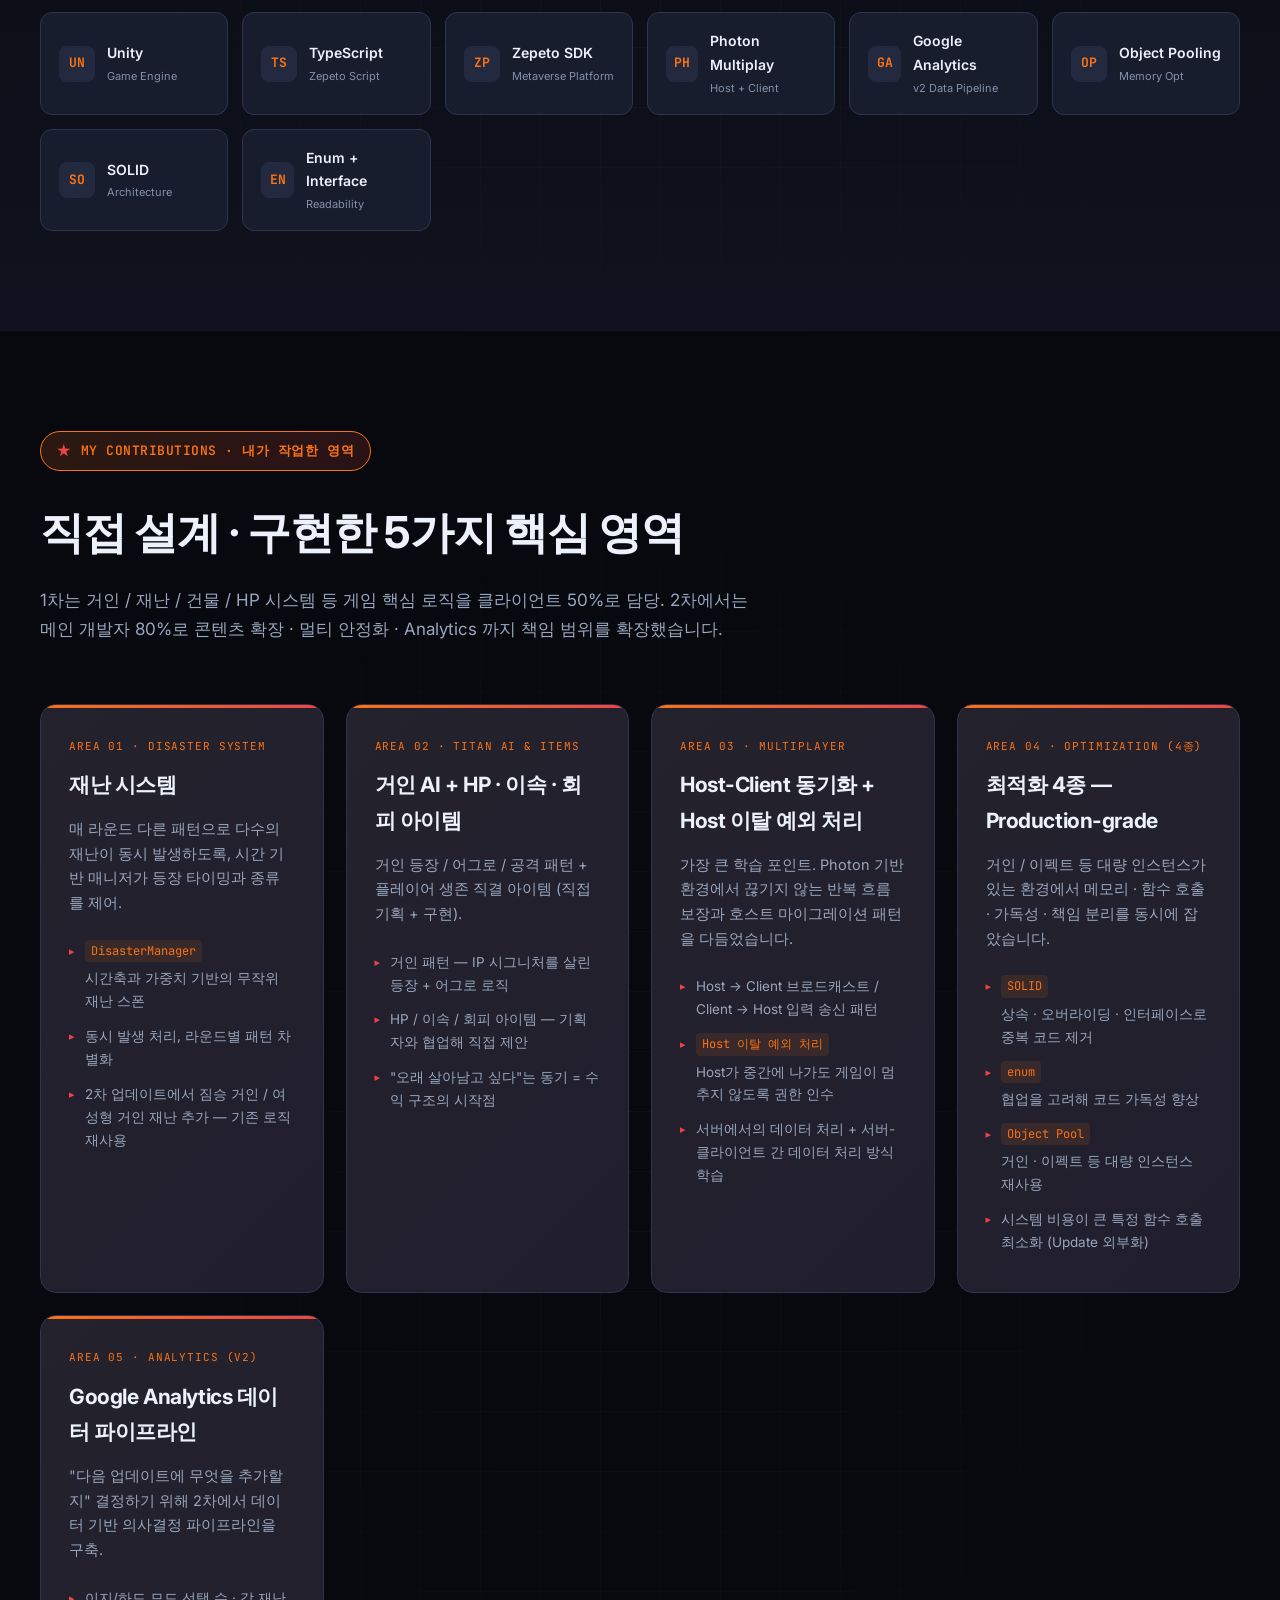
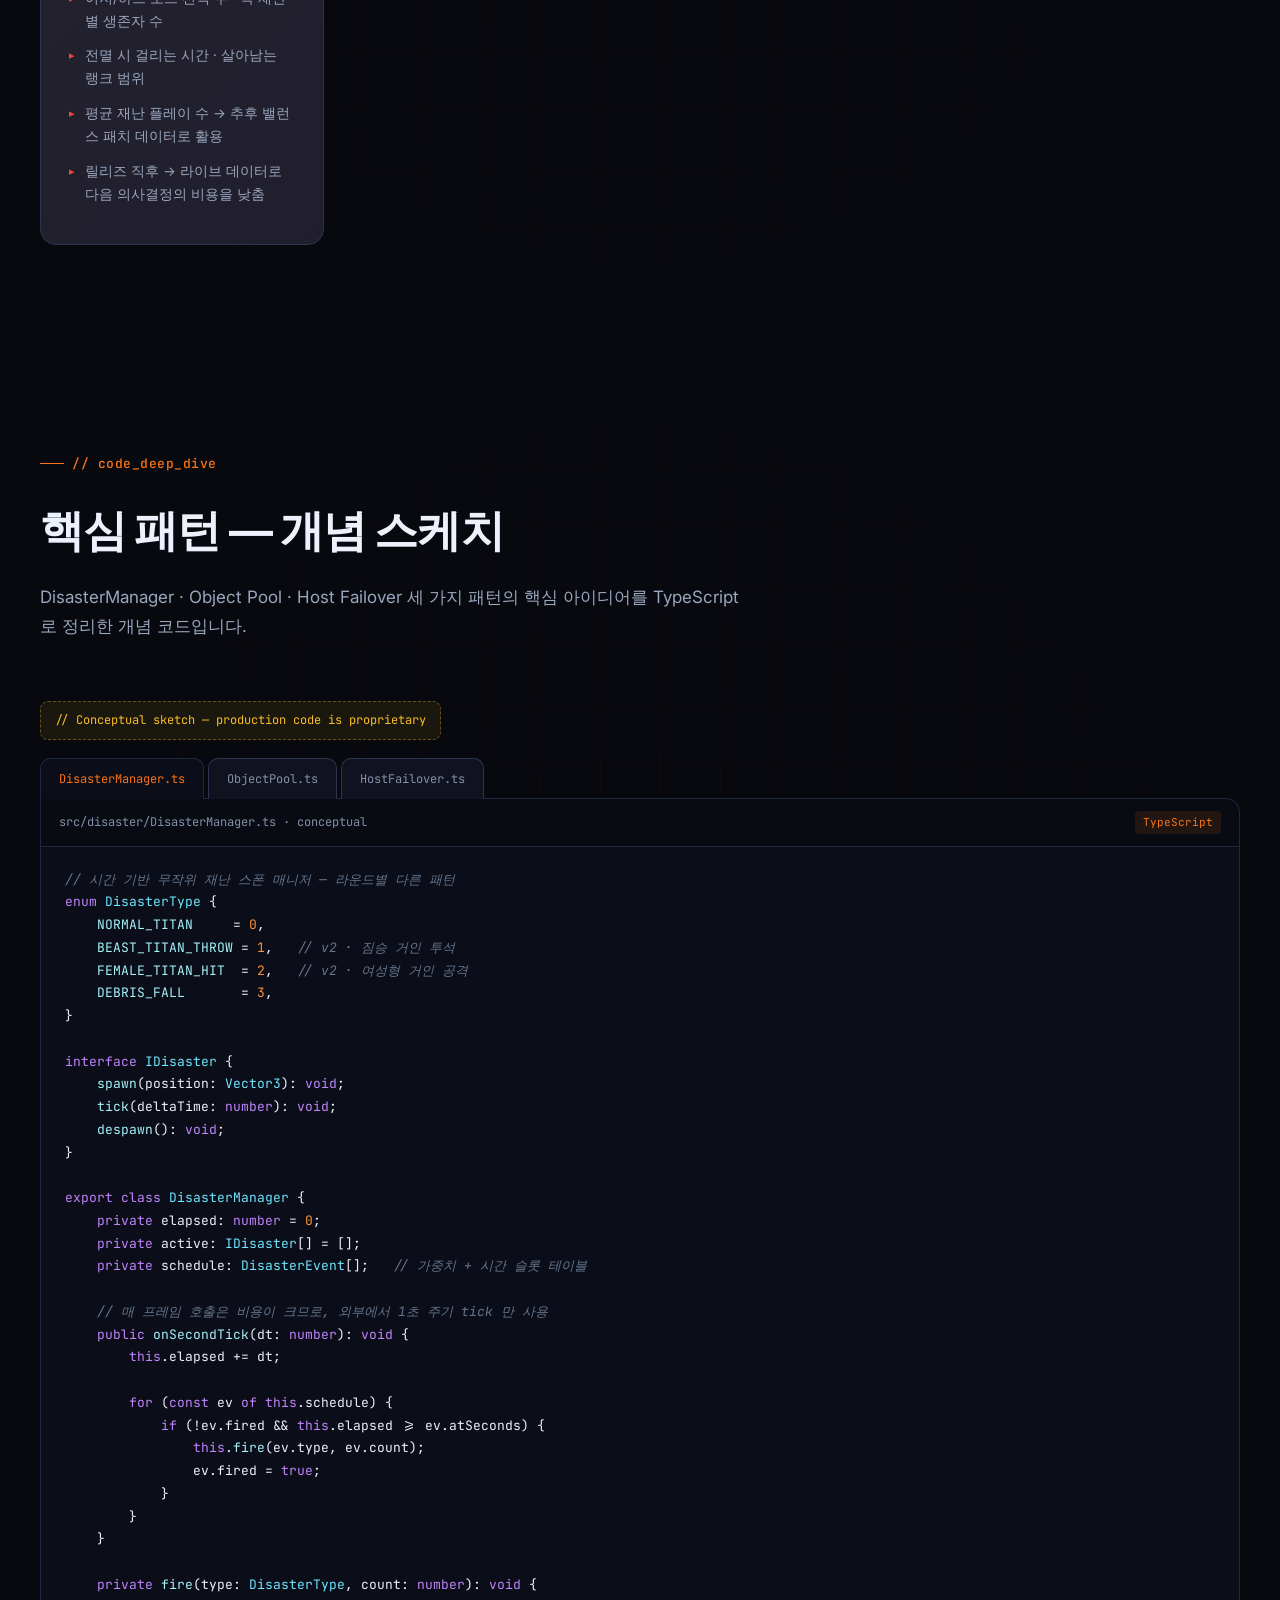
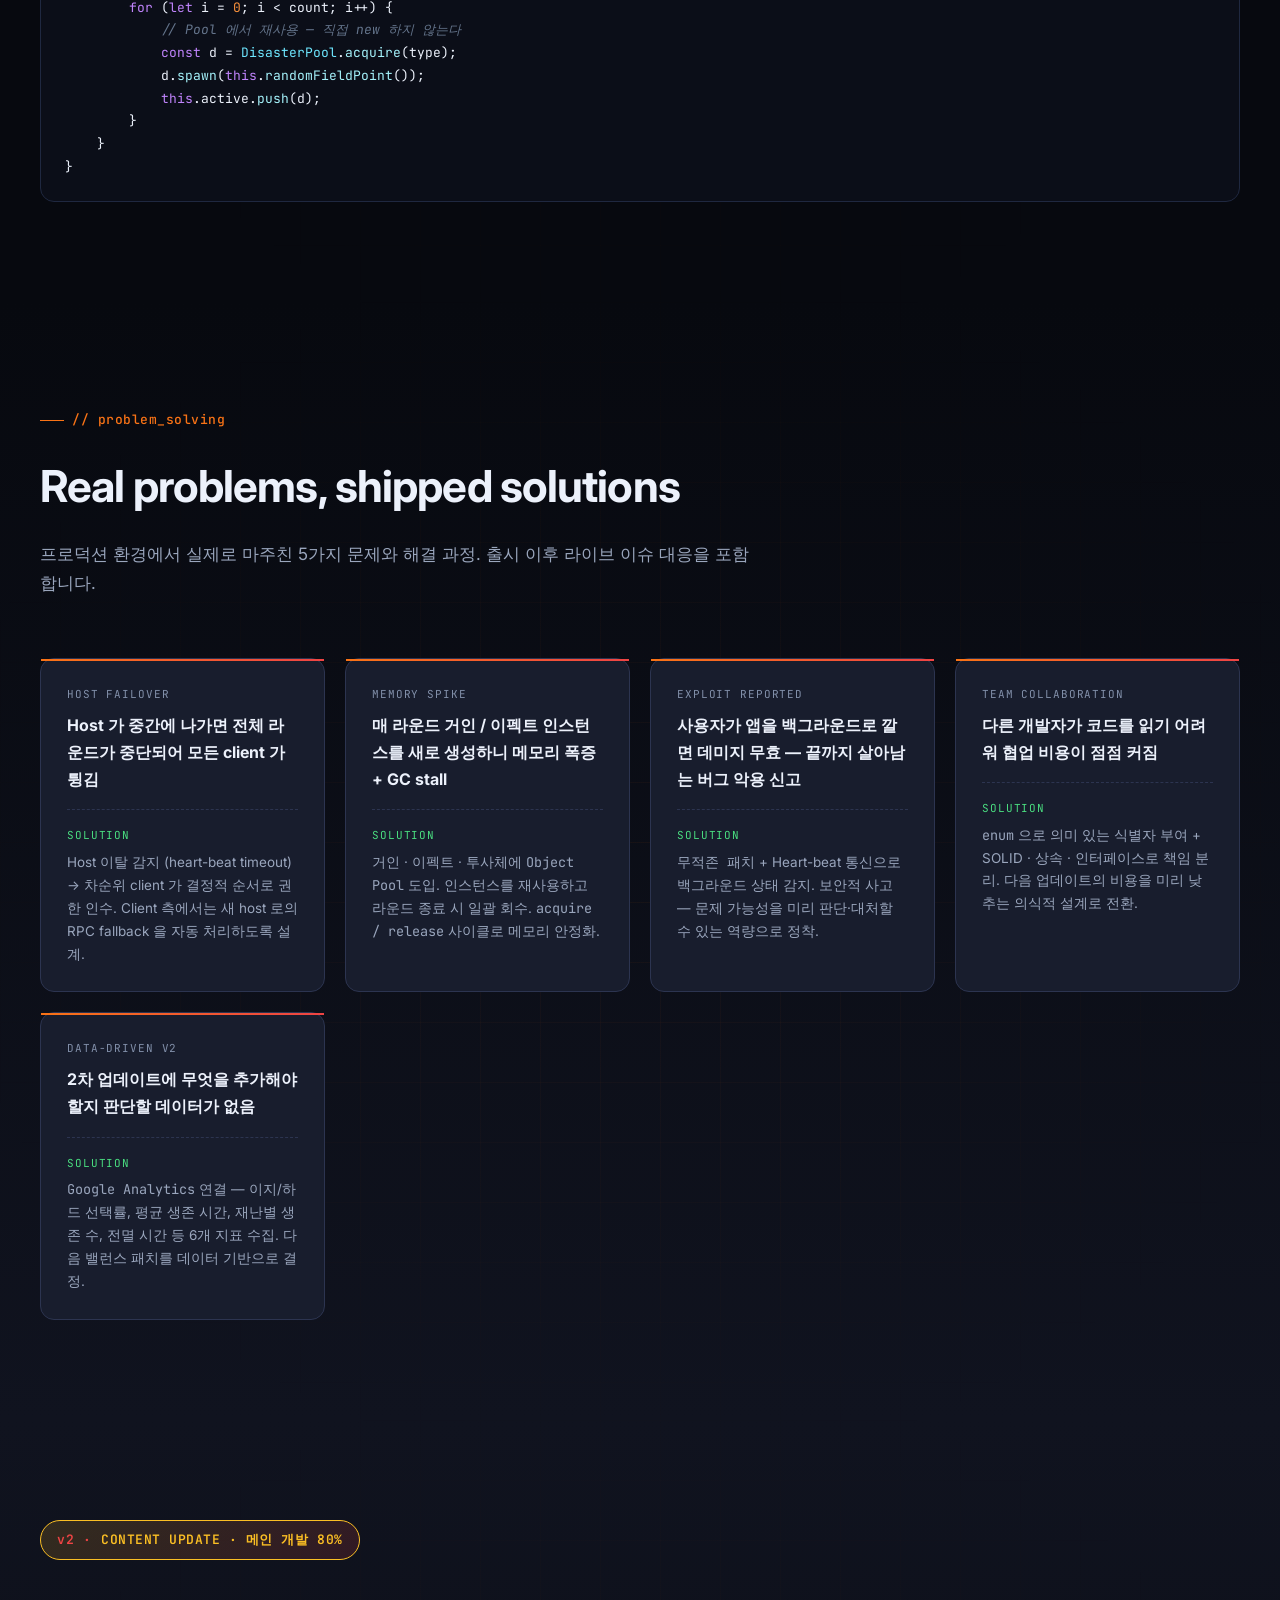
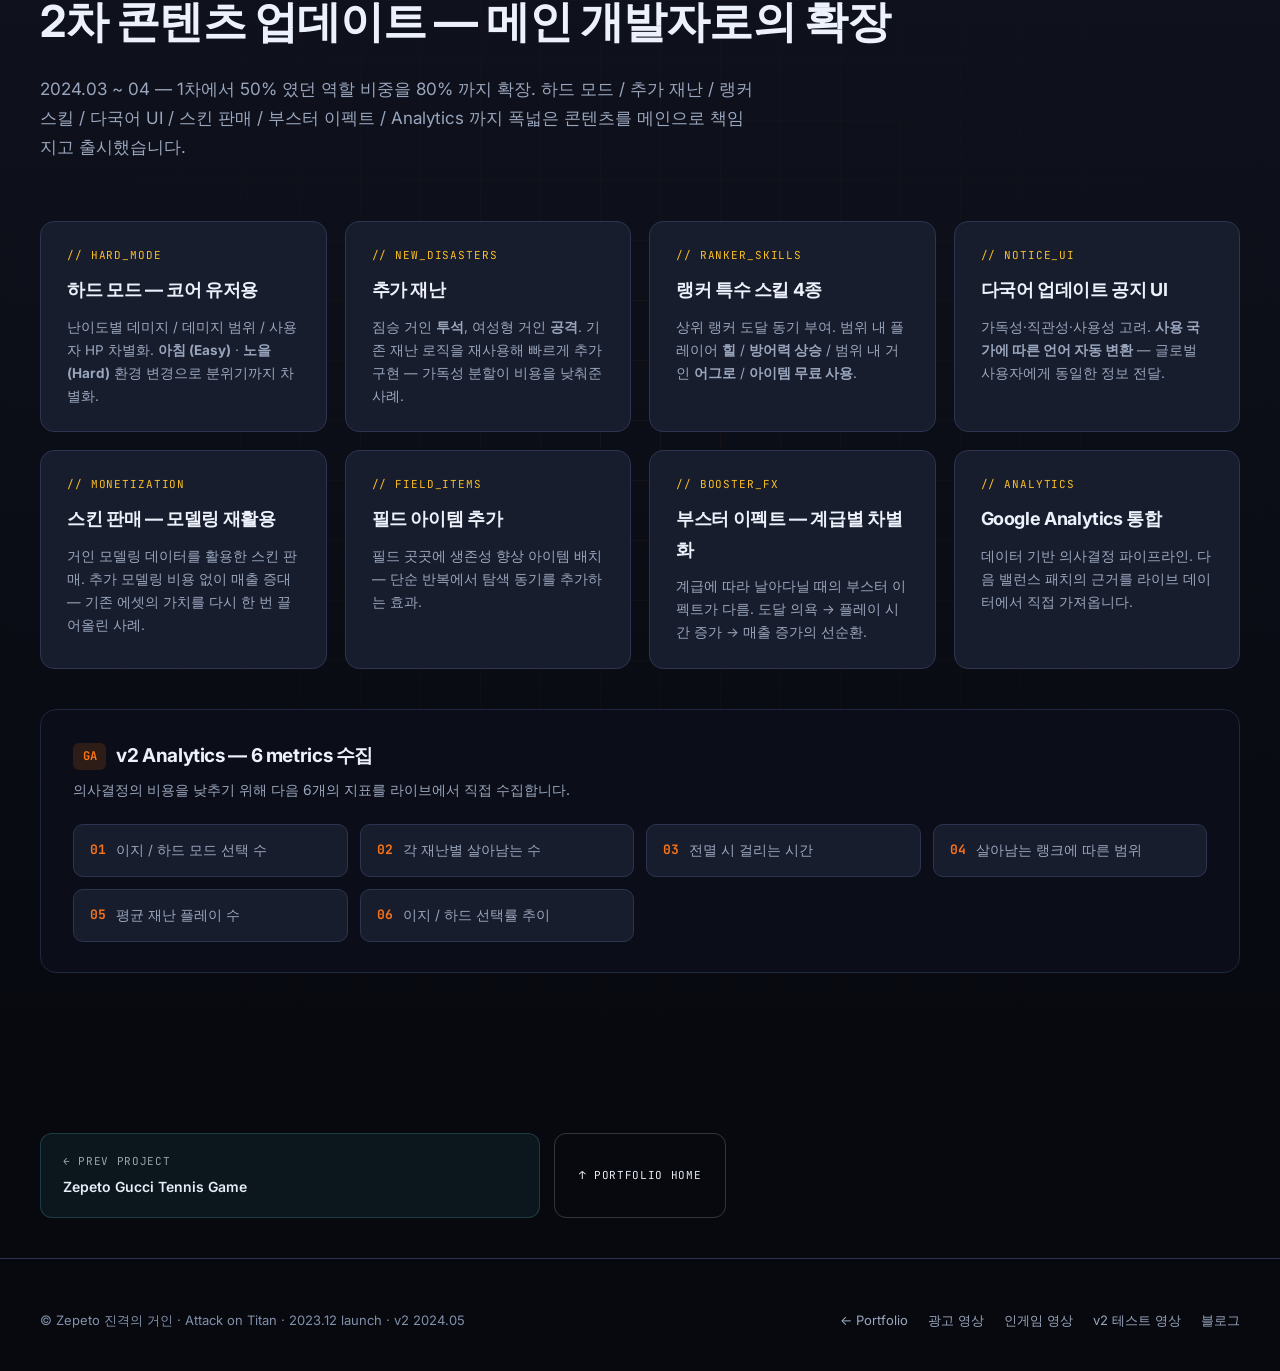
==== commit a694cd66: "Improve accessibility and polish incomplete UI" ====
--- a/attack-on-titan/index.html
+++ b/attack-on-titan/index.html
@@ -37,7 +37,7 @@
       --d-line: #2c3450;
       --d-text: #ecf1fb;
       --d-text-dim: #9aa6bd;
-      --d-text-muted: #6b7894;
+      --d-text-muted: #8290aa;
       --d-accent: #f97316;       /* ember orange */
       --d-accent-2: #ef4444;     /* crimson */
       --d-accent-3: #fbbf24;     /* amber */
@@ -931,6 +931,7 @@
   <link rel="stylesheet" href="../assets/language-toggle.css" />
 </head>
 <body>
+  <a class="skip-link" href="#main-content">본문으로 바로가기</a>
 
   <!-- ============================================================
        NAV
@@ -949,8 +950,14 @@
         <a href="#v2" class="tech">// v2</a>
         <a href="../index.html" class="back">← Portfolio</a>
       </nav>
+      <div class="language-toggle" role="group" aria-label="Language switcher" data-no-translate>
+        <button type="button" data-lang-value="ko" class="is-active" aria-pressed="true">KO</button>
+        <button type="button" data-lang-value="en" aria-pressed="false">EN</button>
+      </div>
     </div>
   </header>
+
+  <main id="main-content">
 
 
   <!-- ════════════════════════════════════════════════════════════
@@ -1544,6 +1551,8 @@
   <!-- ============================================================
        FOOTER
        ============================================================ -->
+  </main>
+
   <footer>
     <div class="foot-inner">
       <p>© Zepeto 진격의 거인 · Attack on Titan · 2023.12 launch · v2 2024.05</p>
--- a/assets/language-toggle.css
+++ b/assets/language-toggle.css
@@ -9,6 +9,7 @@
   box-shadow: 0 8px 24px rgba(0, 0, 0, 0.12);
   backdrop-filter: blur(12px);
   flex: 0 0 auto;
+  color: inherit;
 }
 
 .language-toggle button {
@@ -20,7 +21,7 @@
   background: transparent;
   color: currentColor;
   cursor: pointer;
-  font: 700 12px/1 "Inter", "Noto Sans KR", system-ui, sans-serif;
+  font: 700 12px/1 "Inter", system-ui, sans-serif;
   letter-spacing: 0;
   opacity: 0.72;
   transition: background-color 0.18s ease, color 0.18s ease, opacity 0.18s ease, transform 0.18s ease;
@@ -32,16 +33,47 @@
 }
 
 .language-toggle button.is-active {
-  background: currentColor;
-  color: #fff;
+  background: #ffffff;
+  color: #111827;
   opacity: 1;
 }
 
 body[data-lang="en"] .language-toggle button[data-lang-value="en"],
 body[data-lang="ko"] .language-toggle button[data-lang-value="ko"] {
-  background: currentColor;
-  color: #fff;
+  background: #ffffff;
+  color: #111827;
   opacity: 1;
+}
+
+body[data-theme="white"] .language-toggle button.is-active,
+body[data-theme="white"][data-lang="en"] .language-toggle button[data-lang-value="en"],
+body[data-theme="white"][data-lang="ko"] .language-toggle button[data-lang-value="ko"] {
+  background: #111827;
+  color: #ffffff;
+}
+
+.language-toggle button:focus-visible,
+.theme-btn:focus-visible,
+a:focus-visible,
+button:focus-visible,
+.skip-link:focus-visible {
+  outline: 3px solid #5cf2ff;
+  outline-offset: 2px;
+}
+
+@media (prefers-reduced-motion: reduce) {
+  html {
+    scroll-behavior: auto !important;
+  }
+
+  *,
+  *::before,
+  *::after {
+    animation-duration: 0.01ms !important;
+    animation-iteration-count: 1 !important;
+    transition-duration: 0.01ms !important;
+    scroll-behavior: auto !important;
+  }
 }
 
 .language-toggle.is-floating {
@@ -64,7 +96,7 @@
   border-radius: 8px;
   background: rgba(15, 23, 42, 0.88);
   color: #fff;
-  font: 600 12px/1.45 "Inter", "Noto Sans KR", system-ui, sans-serif;
+  font: 600 12px/1.45 "Inter", system-ui, sans-serif;
   box-shadow: 0 14px 36px rgba(0, 0, 0, 0.24);
   opacity: 0;
   pointer-events: none;
@@ -82,6 +114,25 @@
   gap: max(12px, var(--lang-toggle-gap, 12px));
 }
 
+.skip-link {
+  position: fixed;
+  top: 8px;
+  left: 8px;
+  z-index: 2000;
+  padding: 10px 14px;
+  border-radius: 8px;
+  background: #111827;
+  color: #ffffff;
+  font: 700 13px/1.2 "Inter", system-ui, sans-serif;
+  text-decoration: none;
+  transform: translateY(-160%);
+  transition: transform 0.15s ease;
+}
+
+.skip-link:focus {
+  transform: translateY(0);
+}
+
 @media (max-width: 720px) {
   .language-toggle {
     order: 20;
